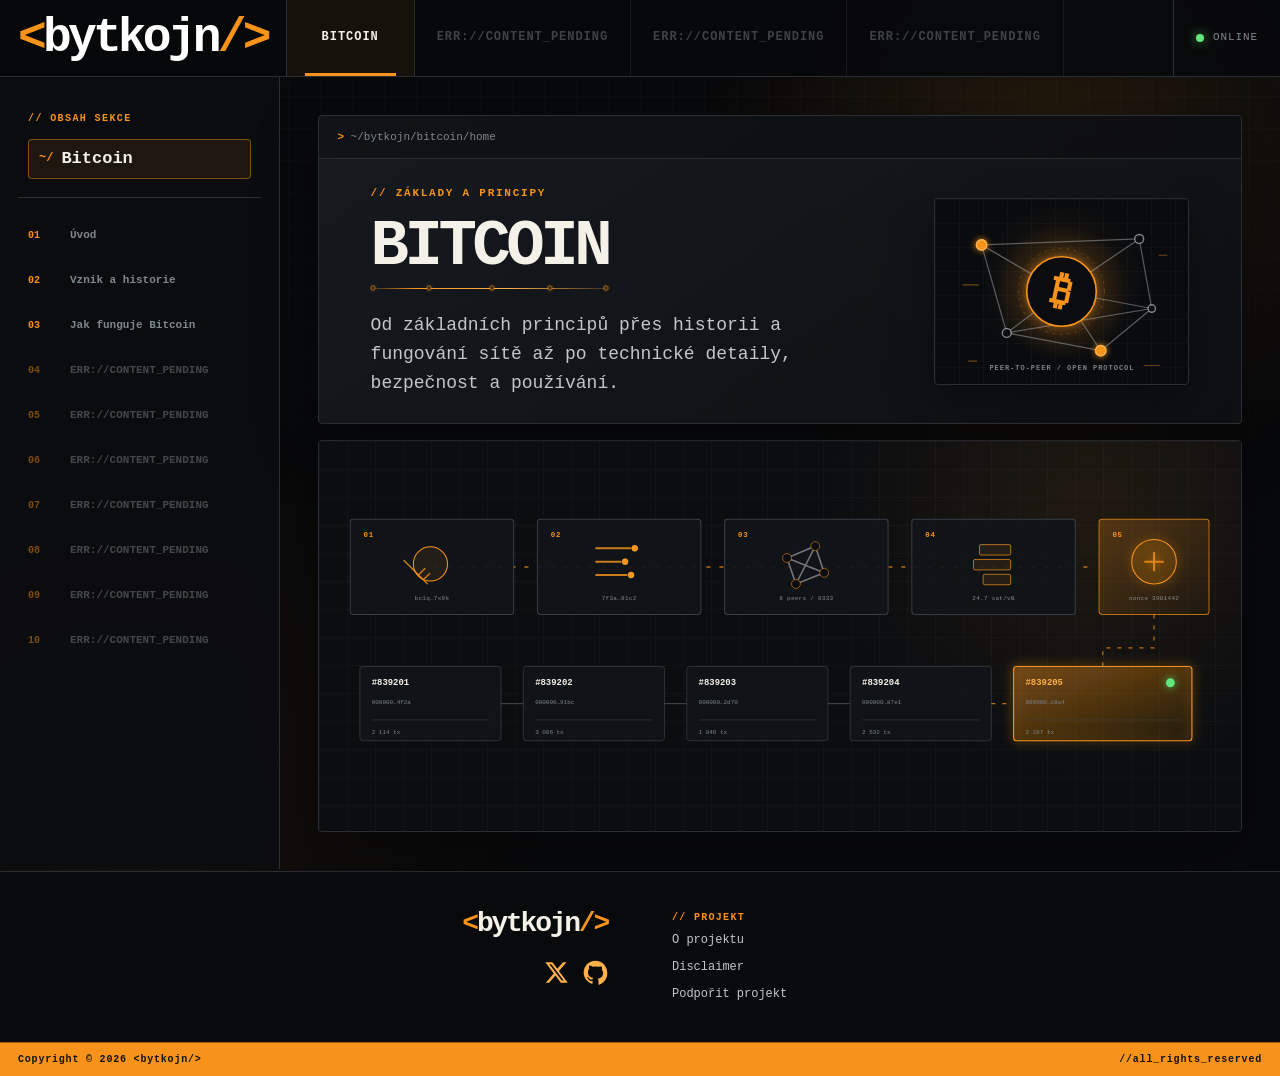
==== bitcoin/home.html @ 221aa819 "Add files via upload" ====
<!DOCTYPE html>
<html lang="cs">
  <head>
    <meta charset="utf-8">
    <meta name="viewport" content="width=device-width, initial-scale=1.0">
    <meta name="description" content="BYTKOJN – samostatná sekce věnovaná Bitcoinu.">
    <meta name="theme-color" content="#0a0b0d">
    <link rel="icon" href="../assets/media/favicon.svg" type="image/svg+xml">
    <link rel="stylesheet" href="../assets/css/styles.css?v=20260813-1">
    <title>Bitcoin // &lt;bytkojn/&gt;</title>
  </head>
  <body class="page-bitcoin page-bitcoin-overview">
    <div class="background-grid" aria-hidden="true"></div>
    <header class="topbar" id="siteHeader"></header>
    <div class="app-shell">
      <aside class="sidebar" id="sidebar" aria-label="Obsah sekce Bitcoin"></aside>
      <main class="content-area" id="mainContent">
        <section class="hero-panel">
          <div class="terminal-bar">
            <div class="terminal-path" id="terminalPath">
          ~/bytkojn/bitcoin/home
        </div>
          </div>
          <div class="hero-layout">
            <div class="hero-copy">
              <p class="hero-kicker" id="contentKicker">
            // ZÁKLADY A PRINCIPY
          </p>
              <h1 id="contentTitle" class="bitcoin-title-enhanced" aria-label="Bitcoin">
                <span class="bitcoin-title-word" data-title="BITCOIN" aria-hidden="true">BITCOIN</span>
                <span class="bitcoin-title-chain" aria-hidden="true">
                  <span class="bitcoin-title-chain-line"></span>
                  <span class="bitcoin-title-chain-node"></span>
                  <span class="bitcoin-title-chain-node"></span>
                  <span class="bitcoin-title-chain-node"></span>
                  <span class="bitcoin-title-chain-node"></span>
                  <span class="bitcoin-title-chain-node"></span>
                </span>
              </h1>
              <p class="hero-lead" id="contentLead">
            Od základních principů přes historii a fungování sítě
            až po technické detaily, bezpečnost a používání.
          </p>
            </div>
            <div class="bitcoin-hero-visual" role="img" aria-label="Stylizovaná bitcoinová síť tvořená propojenými uzly">
              <svg class="bitcoin-network-graphic" viewBox="0 0 320 250" aria-hidden="true">
                <defs>
                  <radialgradient id="bitcoinCoreGlow" cx="50%" cy="50%" r="50%">
                    <stop offset="0%" stop-color="#f7931a" stop-opacity="0.28"></stop>
                    <stop offset="100%" stop-color="#f7931a" stop-opacity="0"></stop>
                  </radialgradient>
                </defs>
                <circle class="network-glow" cx="160" cy="125" r="92"></circle>
                <g class="network-links">
                  <path d="M52 62 L160 125 L265 54"></path>
                  <path d="M52 62 L86 181 L160 125"></path>
                  <path d="M86 181 L213 205 L160 125"></path>
                  <path d="M213 205 L282 148 L160 125"></path>
                  <path d="M282 148 L265 54"></path>
                  <path d="M52 62 L265 54"></path>
                  <path d="M86 181 L282 148"></path>
                </g>
                <g class="network-nodes">
                  <circle cx="52" cy="62" r="7"></circle>
                  <circle cx="265" cy="54" r="6"></circle>
                  <circle cx="86" cy="181" r="6"></circle>
                  <circle cx="213" cy="205" r="7"></circle>
                  <circle cx="282" cy="148" r="5"></circle>
                  <circle class="network-node-active" cx="52" cy="62" r="7"></circle>
                  <circle class="network-node-active network-node-delay" cx="213" cy="205" r="7"></circle>
                </g>
                <g class="network-core">
                  <circle cx="160" cy="125" r="47"></circle>
                  <circle class="network-core-ring" cx="160" cy="125" r="58"></circle>
                  <text x="160" y="142" text-anchor="middle" transform="rotate(12 160 125)">₿</text>
                </g>
                <g class="network-marks">
                  <path d="M26 116 h22"></path>
                  <path d="M271 225 h22"></path>
                  <path d="M291 76 h12"></path>
                  <path d="M34 219 h12"></path>
                </g>
              </svg>
              <span class="bitcoin-hero-visual-label">peer-to-peer / open protocol</span>
            </div>
          </div>
        </section>
        <article class="article-panel is-overview">
          <section class="bitcoin-system-map" aria-label="Schéma fungování Bitcoinu od podepsání transakce po přidání nového bloku">
            <svg class="bitcoin-system-map-graphic" viewBox="0 0 1240 410" role="img" aria-labelledby="bitcoinMapTitle bitcoinMapDescription">
              <title id="bitcoinMapTitle">Zjednodušené schéma fungování Bitcoinu</title>
              <desc id="bitcoinMapDescription">
              Peněženka podepíše transakci, transakce se rozšíří mezi uzly,
              dostane se do mempoolu, těžař ji zařadí do bloku a uzly nový
              blok ověří a připojí k blockchainu.
            </desc>
              <defs>
                <filter id="mapOrangeGlow" x="-80%" y="-80%" width="260%" height="260%">
                  <fegaussianblur stdDeviation="7" result="blur"></fegaussianblur>
                  <femerge>
                    <femergenode in="blur"></femergenode>
                    <femergenode in="SourceGraphic"></femergenode>
                  </femerge>
                </filter>
                <lineargradient id="mapActiveBlock" x1="0" y1="0" x2="1" y2="1">
                  <stop offset="0%" stop-color="#f7931a" stop-opacity="0.24"></stop>
                  <stop offset="100%" stop-color="#f7931a" stop-opacity="0.04"></stop>
                </lineargradient>
              </defs>
              <path class="system-flow-line system-flow-line-active" d="M154 112 H318 H486 H650 H816 H1040"></path>
              <g class="system-stage" transform="translate(42 48)">
                <rect class="system-stage-panel" width="220" height="128" rx="4"></rect>
                <text class="system-stage-index" x="18" y="24">01</text>
                <g class="wallet-key" transform="translate(108 60)">
                  <circle cx="0" cy="0" r="17"></circle>
                  <path d="M13 11 L42 40 M31 29 L39 21 M37 35 L45 27"></path>
                </g>
                <text class="system-code system-code-center" x="110" y="108">bc1q…7x9k</text>
              </g>
              <g class="system-stage" transform="translate(294 48)">
                <rect class="system-stage-panel" width="220" height="128" rx="4"></rect>
                <text class="system-stage-index" x="18" y="24">02</text>
                <g class="transaction-lines" transform="translate(79 39)">
                  <path d="M0 0 H46"></path>
                  <path d="M0 18 H33"></path>
                  <path d="M0 36 H41"></path>
                  <circle cx="52" cy="0" r="3"></circle>
                  <circle cx="39" cy="18" r="3"></circle>
                  <circle cx="47" cy="36" r="3"></circle>
                </g>
                <text class="system-code system-code-center" x="110" y="108">7f3a…91c2</text>
              </g>
              <g class="system-stage" transform="translate(546 48)">
                <rect class="system-stage-panel" width="220" height="128" rx="4"></rect>
                <text class="system-stage-index" x="18" y="24">03</text>
                <g class="mini-network" transform="translate(84 52)">
                  <path d="M0 0 L38 -16 L50 20 L12 35 Z M0 0 L50 20 M38 -16 L12 35"></path>
                  <circle cx="0" cy="0" r="5"></circle>
                  <circle cx="38" cy="-16" r="5"></circle>
                  <circle cx="50" cy="20" r="5"></circle>
                  <circle cx="12" cy="35" r="5"></circle>
                </g>
                <text class="system-code system-code-center" x="110" y="108">8 peers / 8333</text>
              </g>
              <g class="system-stage" transform="translate(798 48)">
                <rect class="system-stage-panel" width="220" height="128" rx="4"></rect>
                <text class="system-stage-index" x="18" y="24">04</text>
                <g class="mempool-stack" transform="translate(91 34)">
                  <rect x="0" y="0" width="42" height="12" rx="2"></rect>
                  <rect x="-8" y="20" width="50" height="12" rx="2"></rect>
                  <rect x="5" y="40" width="37" height="12" rx="2"></rect>
                </g>
                <text class="system-code system-code-center" x="110" y="108">24.7 sat/vB</text>
              </g>
              <g class="system-stage system-stage-accent" transform="translate(1050 48)">
                <rect class="system-stage-panel" width="148" height="128" rx="4"></rect>
                <text class="system-stage-index" x="18" y="24">05</text>
                <g class="pow-symbol" transform="translate(74 57)">
                  <circle cx="0" cy="0" r="26"></circle>
                  <path d="M-12 0 H12 M0 -12 V12"></path>
                </g>
                <text class="system-code system-code-center" x="74" y="108">nonce 3981442</text>
              </g>
              <g class="blockchain-row" transform="translate(55 246)">
                <g class="chain-block" transform="translate(0 0)">
                  <rect width="190" height="100" rx="4"></rect>
                  <text class="chain-block-height" x="16" y="25">#839201</text>
                  <text class="chain-block-hash" x="16" y="51">000000…4f2a</text>
                  <path d="M16 72 H174"></path>
                  <text class="chain-block-meta" x="16" y="91">2 114 tx</text>
                </g>
                <path class="chain-connector" d="M190 50 H220"></path>
                <g class="chain-block" transform="translate(220 0)">
                  <rect width="190" height="100" rx="4"></rect>
                  <text class="chain-block-height" x="16" y="25">#839202</text>
                  <text class="chain-block-hash" x="16" y="51">000000…91bc</text>
                  <path d="M16 72 H174"></path>
                  <text class="chain-block-meta" x="16" y="91">3 006 tx</text>
                </g>
                <path class="chain-connector" d="M410 50 H440"></path>
                <g class="chain-block" transform="translate(440 0)">
                  <rect width="190" height="100" rx="4"></rect>
                  <text class="chain-block-height" x="16" y="25">#839203</text>
                  <text class="chain-block-hash" x="16" y="51">000000…2d70</text>
                  <path d="M16 72 H174"></path>
                  <text class="chain-block-meta" x="16" y="91">1 846 tx</text>
                </g>
                <path class="chain-connector" d="M630 50 H660"></path>
                <g class="chain-block" transform="translate(660 0)">
                  <rect width="190" height="100" rx="4"></rect>
                  <text class="chain-block-height" x="16" y="25">#839204</text>
                  <text class="chain-block-hash" x="16" y="51">000000…87e1</text>
                  <path d="M16 72 H174"></path>
                  <text class="chain-block-meta" x="16" y="91">2 532 tx</text>
                </g>
                <path class="chain-connector chain-connector-active" d="M850 50 H880"></path>
                <g class="chain-block chain-block-active" transform="translate(880 0)">
                  <rect width="240" height="100" rx="4"></rect>
                  <text class="chain-block-height" x="16" y="25">
                  #839205
                </text>
                  <text class="chain-block-hash" x="16" y="51">
                  000000…c8a4
                </text>
                  <path d="M16 72 H224"></path>
                  <text class="chain-block-meta" x="16" y="91">
                  2 287 tx
                </text>
                  <circle class="new-block-status" cx="211" cy="22" r="6"></circle>
                </g>
              </g>
              <path class="pow-to-block-line" d="M1124 176 V221 H1055 V246"></path>
            </svg>
          </section>
        </article>
      </main>
    </div>
    <footer class="site-footer" id="siteFooter"></footer>
    <noscript>
      <div class="noscript-message">Bez JavaScriptu zůstanou dostupné všechny stránky; vypnuté budou pouze drobné animace.</div>
    </noscript>
    <script src="../assets/js/app.js?v=20260813-1"></script>
  </body>
</html>
---- assets/css/styles.css ----
/* ========================================================================
   BYTKOJN – HLAVNÍ STYLY
   Tento soubor řídí celý vzhled webu: barvy, rozložení, tlačítka,
   navigaci, responzivitu i drobné animace.
   ======================================================================== */

/* ------------------------------------------------------------------------
   BAREVNÉ A ROZMĚROVÉ PROMĚNNÉ
   Hodnoty zde můžeš později měnit na jednom místě.
   ------------------------------------------------------------------------ */
:root {
  --bitcoin-orange: #f7931a;
  --bitcoin-orange-light: #ffb14a;
  --background: #08090b;
  --background-soft: #0d0f12;
  --panel: #111418;
  --panel-light: #171b20;
  --line: #2a2f35;
  --line-strong: #3a4149;
  --text: #f4f1e9;
  --text-body: #c8cac7;
  --text-soft: #c4c7ca;
  --muted: #7f878f;
  --success: #63e67b;
  --warning: #f4d35e;
  --topbar-height: 74px;
  --sidebar-width: 280px;
  --radius: 4px;
  --shadow: 0 20px 60px rgba(0, 0, 0, 0.38);

  /* Společné maximální šířky vycentrovaného obsahu. */
  --content-wide: 1320px;
  --content-article: 1180px;
  --content-prose: 920px;

  /*
    Programátorský font bez nutnosti stahovat externí soubor.
    Prohlížeč postupně zkouší fonty zleva. Na Windows obvykle použije
    Cascadia Code nebo Consolas, na macOS Menlo nebo Monaco.
  */
  --font-mono: "Cascadia Code", "Cascadia Mono", Consolas, Menlo, Monaco, "Liberation Mono", "Courier New", monospace;

}

/* ------------------------------------------------------------------------
   ZÁKLADNÍ RESET
   Sjednocuje chování prvků v různých prohlížečích.
   ------------------------------------------------------------------------ */
* {
  box-sizing: border-box;
}

html {
  min-height: 100%;
  scroll-behavior: smooth;
}

body {
  min-height: 100vh;
  margin: 0;
  overflow-x: hidden;
  color: var(--text);
  background: var(--background);
  font-family: var(--font-mono);
  line-height: 1.6;
}

button,
a {
  font: inherit;
}

button {
  color: inherit;
}

a {
  color: inherit;
  text-decoration: none;
}

strong {
  color: var(--text);
}

::selection {
  color: #111;
  background: var(--bitcoin-orange);
}

/* ------------------------------------------------------------------------
   POZADÍ
   Jemná mřížka dodává technický a "node terminal" vzhled.
   ------------------------------------------------------------------------ */
.background-grid {
  position: fixed;
  inset: 0;
  z-index: -2;
  pointer-events: none;
  background-image:
    linear-gradient(rgba(255, 255, 255, 0.025) 1px, transparent 1px),
    linear-gradient(90deg, rgba(255, 255, 255, 0.025) 1px, transparent 1px);
  background-size: 32px 32px;
  mask-image: linear-gradient(to bottom, black, transparent 85%);
}

body::before {
  content: "";
  position: fixed;
  inset: 0;
  z-index: -1;
  pointer-events: none;
  background:
    radial-gradient(circle at 82% 18%, rgba(247, 147, 26, 0.12), transparent 28%),
    radial-gradient(circle at 10% 90%, rgba(247, 147, 26, 0.06), transparent 30%);
}

/* ------------------------------------------------------------------------
   HORNÍ HORIZONTÁLNÍ PANEL
   position: sticky drží panel nahoře při rolování.
   ------------------------------------------------------------------------ */
.topbar {
  position: sticky;
  top: 0;
  z-index: 50;
  min-height: var(--topbar-height);
  display: grid;
  grid-template-columns: auto 1fr auto;
  align-items: stretch;
  border-bottom: 1px solid var(--line);
  background: rgba(8, 9, 11, 0.94);
  backdrop-filter: blur(16px);
}
.brand {
  display: flex;
  align-items: center;
  gap: 10px;
  min-width: var(--sidebar-width);
  padding: 14px 24px;
  border-right: 1px solid var(--line);
}


.top-navigation {
  min-width: 0;
  display: flex;
  align-items: stretch;
  overflow-x: auto;
  scrollbar-width: thin;
}

.top-tab {
  position: relative;

  min-width: 128px;
  padding: 0 22px;

  display: inline-flex;
  align-items: center;
  justify-content: center;

  border: 0;
  border-right: 1px solid var(--line);

  color: var(--muted);
  background: transparent;

  cursor: pointer;
  text-transform: uppercase;
  text-align: center;
  letter-spacing: 0.08em;

  font-size: 12px;
  font-weight: 700;

  transition:
    color 160ms ease,
    background 160ms ease;
}

.top-tab::after {
  content: "";
  position: absolute;
  left: 18px;
  right: 18px;
  bottom: 0;
  height: 3px;
  background: var(--bitcoin-orange);
  transform: scaleX(0);
  transform-origin: left;
  transition: transform 160ms ease;
}

.top-tab:hover,
.top-tab:focus-visible {
  color: var(--text);
  background: rgba(255, 255, 255, 0.025);
}

.top-tab.is-active {
  color: var(--text);
  background: rgba(247, 147, 26, 0.06);
}

.top-tab.is-active::after {
  transform: scaleX(1);
}

.node-status {
  display: flex;
  align-items: center;
  gap: 9px;
  padding: 0 22px;
  border-left: 1px solid var(--line);
  color: var(--muted);
  font-size: 11px;
  letter-spacing: 0.08em;
}

.status-dot {
  width: 8px;
  height: 8px;
  border-radius: 50%;
  background: var(--success);
  box-shadow: 0 0 12px rgba(99, 230, 123, 0.75);
}

/* ------------------------------------------------------------------------
   DVOUSLOUPCOVÉ ROZLOŽENÍ
   Levý sloupec má pevnou šířku, pravý využije zbytek obrazovky.
   ------------------------------------------------------------------------ */
.app-shell {
  min-height: calc(100vh - var(--topbar-height) - 34px);
  display: grid;
  grid-template-columns: var(--sidebar-width) minmax(0, 1fr);
}

/* ------------------------------------------------------------------------
   LEVÝ VERTIKÁLNÍ PANEL
   ------------------------------------------------------------------------ */
/* Základní obal levého panelu.
   Používá se jak pro úvodní grafiku, tak pro navigaci dalších sekcí. */
.sidebar {
  position: sticky;
  top: var(--topbar-height);
  align-self: start;

  min-height: calc(100vh - var(--topbar-height) - 34px);

  padding: 28px 18px;

  border-right: 1px solid var(--line);

  background: rgba(12, 14, 17, 0.92);
}


/* ------------------------------------------------------------------------
   BĚŽNÁ NAVIGACE LEVÉHO PANELU
   Zobrazuje se v Sekci 01, Sekci 02 a Sekci 03.
   ------------------------------------------------------------------------ */

.sidebar-heading {
  padding: 0 10px 18px;
  border-bottom: 1px solid var(--line);
}

.eyebrow {
  color: var(--bitcoin-orange);

  font-size: 10px;
  font-weight: 800;
  letter-spacing: 0.14em;
}

.sidebar-heading h2 {
  margin: 8px 0 0;

  font-size: 17px;
  line-height: 1.3;
}

.side-navigation {
  display: grid;
  gap: 7px;

  margin-top: 18px;
}

.side-link {
  width: 100%;

  display: grid;
  grid-template-columns: 34px 1fr;
  align-items: center;
  gap: 8px;

  padding: 12px 10px;

  border: 1px solid transparent;
  border-radius: var(--radius);

  color: var(--muted);
  background: transparent;

  text-align: left;
  cursor: pointer;

  transition:
    color 140ms ease,
    border-color 140ms ease,
    background 140ms ease,
    transform 140ms ease;
}

.side-link:hover,
.side-link:focus-visible {
  color: var(--text);

  border-color: var(--line);
  background: var(--panel);

  transform: translateX(3px);
}

.side-link.is-active {
  color: var(--text);

  border-color: rgba(247, 147, 26, 0.45);
  background: rgba(247, 147, 26, 0.08);
}

.side-link-number {
  color: var(--bitcoin-orange);
  font-size: 10px;
}

.side-link-text {
  font-size: 12px;
  font-weight: 700;
  letter-spacing: 0.03em;
}

.sidebar-note {
  margin-top: 28px;
  padding: 16px;

  border: 1px dashed var(--line-strong);

  color: var(--muted);
  background: rgba(255, 255, 255, 0.015);

  font-size: 11px;
}

.sidebar-note-label {
  color: var(--bitcoin-orange);
}

.sidebar-note p {
  margin: 8px 0 0;
}


/* ------------------------------------------------------------------------
   GRAFICKÝ PANEL ÚVODNÍ STRÁNKY
   Na úvodu nahrazuje běžnou navigaci.
   ------------------------------------------------------------------------ */

/* Ve výchozím stavu je grafika skrytá.
   Zobrazí se pouze tehdy, když JavaScript přidá třídu is-home. */
.sidebar-home-visual {
  display: none;
}


/* Na úvodní stránce odstraníme původní odsazení,
   aby grafika mohla využít celou plochu levého panelu. */
.sidebar.is-home {
  padding: 0;
  overflow: hidden;
}


/* Zobrazení grafiky na úvodní stránce. */
.sidebar.is-home .sidebar-home-visual {
  display: block;
}


/* Skrytí běžné navigace na úvodní stránce. */
.sidebar.is-home .sidebar-navigation-content {
  display: none;
}


/* SVG grafika využije celou dostupnou šířku a výšku panelu. */
.sidebar-circuit {
  width: 100%;
  height: calc(100vh - var(--topbar-height) - 34px);
  min-height: 620px;

  display: block;

  background:
    radial-gradient(
      circle at 48% 45%,
      rgba(247, 147, 26, 0.045),
      transparent 34%
    );
}


/* Základní šedé obvodové cesty. */
.circuit-trace {
  fill: none;

  stroke: rgba(127, 135, 143, 0.27);
  stroke-width: 1.3;
  stroke-linecap: square;
  stroke-linejoin: miter;

  vector-effect: non-scaling-stroke;
}


/* Slabší vedlejší cesta. */
.circuit-trace-faint {
  stroke: rgba(127, 135, 143, 0.13);
}


/* Oranžová aktivní cesta. */
.circuit-trace-active {
  stroke: rgba(247, 147, 26, 0.62);
  stroke-width: 1.4;

  stroke-dasharray: 3 7;

  animation: circuitSignal 12s linear infinite;
}


/* Běžné tlumené uzly. */
.circuit-node {
  fill: #0d0f12;

  stroke: rgba(127, 135, 143, 0.45);
  stroke-width: 1.4;

  vector-effect: non-scaling-stroke;
}


/* Zvýrazněné oranžové uzly. */
.circuit-node-active {
  fill: var(--bitcoin-orange);
  stroke: rgba(255, 177, 74, 0.9);

  animation: circuitPulse 3.4s ease-in-out infinite;
}


/* Druhý aktivní uzel bliká s časovým posunem. */
.circuit-node-delay {
  animation-delay: 1.7s;
}


/* Drobné technické značky. */
.circuit-marks {
  fill: rgba(127, 135, 143, 0.34);
}


/* Pomalý pohyb čárkovaného oranžového signálu. */
@keyframes circuitSignal {
  to {
    stroke-dashoffset: -100;
  }
}


/* Jemné rozsvěcení oranžových uzlů. */
@keyframes circuitPulse {
  0%,
  100% {
    opacity: 0.55;
  }

  50% {
    opacity: 1;
  }
}

/* ------------------------------------------------------------------------
   HLAVNÍ OBSAH
   ------------------------------------------------------------------------ */
.content-area {
  min-width: 0;
  padding: clamp(20px, 3vw, 44px);
}

/*
  Levá navigace zůstává u levého okraje. Hlavní obsah uvnitř pravé části
  je na širokých monitorech vycentrovaný a neroztahuje se bez omezení.
*/
.content-area > * {
  width: min(var(--content-wide), 100%);
  margin-left: auto;
  margin-right: auto;
}

/* Dlouhé články používají užší čtecí rámec než grafické rozcestníky. */
.page-bitcoin-article .content-area > .article-panel,
.simple-page .simple-page-wrap {
  width: min(var(--content-article), 100%);
}

.hero-panel,
.info-card,
.manifesto-panel,
.node-card {
  border: 1px solid var(--line);
  border-radius: var(--radius);
  background: linear-gradient(145deg, rgba(23, 27, 32, 0.94), rgba(14, 16, 19, 0.96));
  box-shadow: var(--shadow);
}

.hero-panel {
  position: relative;
  overflow: hidden;
}

/* ------------------------------------------------------------------------
   TERMINÁLOVÁ LIŠTA HLAVNÍHO PANELU
   Vlevo zobrazuje aktuální cestu.
   Vpravo je příkaz hledající výraz "truth" ve složce /out/there.
   ------------------------------------------------------------------------ */

.terminal-bar {
  min-height: 43px;
  display: flex;
  align-items: center;
  justify-content: space-between;
  gap: 24px;

  padding: 0 18px;
  border-bottom: 1px solid var(--line);

  color: var(--muted);
  background: rgba(0, 0, 0, 0.24);

  font-size: 11px;
}

/* Levá část terminálové lišty. */
.terminal-path {
  min-width: 0;
  overflow: hidden;
  white-space: nowrap;
  text-overflow: ellipsis;
}

/* Oranžová šipka před cestou. */
.terminal-path::before {
  content: "> ";
  color: var(--bitcoin-orange);
  font-weight: 800;
}

/* Pravá část terminálové lišty. */
.terminal-meta {
  display: flex;
  align-items: center;
  gap: 9px;

  flex: 0 0 auto;
  white-space: nowrap;

  font-size: 11px;
  font-weight: 700;
  letter-spacing: 0.01em;
}

/* Příkaz grep. */
.term-cmd {
  color: var(--bitcoin-orange);
}

/* Parametr příkazu -R. */
.term-flag {
  color: var(--muted);
  font-weight: 400;
}

/* Hledaný výraz. */
.term-query {
  color: var(--muted);
  font-weight: 400;
}

/* Cesta, ve které se hledá. */
.term-search-path {
  color: var(--muted);
}

.hero-layout {
  position: relative;
  z-index: 1;
  display: grid;

  /* Text vlevo, úzký terminál vpravo. */
  grid-template-columns: minmax(0, 1fr) 290px;

  gap: clamp(24px, 3vw, 48px);

  /* Oba sloupce začínají nahoře. */
  align-items: start;

  padding: clamp(34px, 6vw, 84px);
}

.hero-kicker {
  margin: 0 0 18px;
  color: var(--bitcoin-orange);
  font-size: 11px;
  font-weight: 800;
  letter-spacing: 0.16em;
}

/* ------------------------------------------------------------------------
   HLAVNÍ DYNAMICKÝ NADPIS
   Pevná část zní "Bitcoin bez" a poslední slovo mění JavaScript.
   ------------------------------------------------------------------------ */

.hero-copy {
  min-width: 0;
}

.hero-copy h1 {
  max-width: 820px;
  margin: 0;

  font-size: clamp(42px, 7vw, 96px);
  line-height: 0.98;
  letter-spacing: -0.07em;
  text-transform: uppercase;
}

/*
  Všechna rotující slova mají stále stejnou velikost.
  Nadpis je jen celkově nastavený tak, aby se vešel vedle kompaktního terminálu.
*/
.page-home .hero-copy h1 {
  max-width: 100%;
  font-size: clamp(40px, 4.25vw, 68px);
}


/* Slovo, které se bude měnit:
   pozlátka, mýtů, humbuku, zkratek... */
.rotating-word {
  display: inline-block;
  color: var(--bitcoin-orange);

  transition:
    opacity 220ms ease,
    transform 220ms ease;
}

/* Celý měnící se výraz je vždy na samostatném druhém řádku. */
.rotating-line {
  display: block;

  /* Slovo a kurzor se od sebe neoddělí. */
  white-space: nowrap;
}

/* JavaScript tuto třídu krátce přidá před výměnou slova. */
.rotating-word.is-changing {
  opacity: 0;
  transform: translateY(-0.15em);
}

/* Blikající podtržítko je součástí měnícího se slova.
   Při výměně proto zmizí a pohne se společně s ním. */
.rotating-word::after {
  content: "_";
  display: inline-block;
  margin-left: 0;

  color: var(--bitcoin-orange);
  animation: terminal-cursor-blink 1s step-end infinite;
}

.hero-lead {
  max-width: 760px;
  margin: 26px 0 0;
  color: var(--text-soft);
  font-size: clamp(14px, 1.5vw, 18px);
}

.hero-actions {
  display: flex;
  flex-wrap: wrap;
  gap: 12px;
  margin-top: 32px;
}

.primary-button,
.secondary-button {
  min-height: 46px;
  display: inline-flex;
  align-items: center;
  justify-content: center;
  padding: 0 18px;
  border: 1px solid var(--bitcoin-orange);
  border-radius: var(--radius);
  cursor: pointer;
  font-size: 11px;
  font-weight: 900;
  letter-spacing: 0.08em;
  transition: transform 140ms ease, box-shadow 140ms ease, background 140ms ease, color 140ms ease;
}

.primary-button {
  color: #111;
  background: var(--bitcoin-orange);
}

.secondary-button {
  color: var(--bitcoin-orange-light);
  background: transparent;
}

.primary-button:hover,
.secondary-button:hover,
.primary-button:focus-visible,
.secondary-button:focus-visible {
  transform: translateY(-2px);
  box-shadow: 0 10px 24px rgba(247, 147, 26, 0.18);
}

.secondary-button:hover,
.secondary-button:focus-visible {
  color: #111;
  background: var(--bitcoin-orange);
}

/* ------------------------------------------------------------------------
   TERMINÁLOVÁ KARTA
   ------------------------------------------------------------------------ */
.node-card {
  width: 290px;
  min-width: 0;

  justify-self: end;
  align-self: start;

  /* Žádný posun směrem dolů. */
  margin-top: 0;

  overflow: hidden;
  transform: rotate(0.6deg);
}

.node-card-header {
  display: flex;
  justify-content: space-between;
  gap: 20px;
  padding: 11px 14px;
  border-bottom: 1px solid var(--line);
  color: var(--muted);
  background: #0a0b0d;
  font-size: 10px;
}

.window-dots {
  color: var(--bitcoin-orange);
  letter-spacing: 4px;
}

.node-screen {
  height: 335px;
  padding: 24px 18px;
  overflow: hidden;

  color: var(--text-soft);

  background:
    linear-gradient(rgba(247, 147, 26, 0.035) 1px, transparent 1px),
    #0a0c0f;

  background-size: 100% 26px;
  font-size: 11px;
  line-height: 1.7;
}

.node-screen p {
  margin: 0 0 20px;
}

/* Zkrácený hash genesis bloku v terminálu. */
.hash-output {
  color: var(--bitcoin-orange-light);
  font-size: 10px;
  letter-spacing: 0.03em;
}

.prompt,
.log-warn {
  color: var(--bitcoin-orange);
}

.log-ok {
  color: var(--success);
}

.cursor-line {
  display: flex;
  align-items: center;
  gap: 7px;
}

.cursor {
  width: 9px;
  height: 16px;
  display: inline-block;
  background: var(--bitcoin-orange);

  /* Pouze dva stavy: viditelný / neviditelný. */
  animation: cursor-blink 0.9s step-end infinite;
}

@keyframes cursor-blink {
  0%,
  49% {
    opacity: 1;
  }

  50%,
  100% {
    opacity: 0;
  }
}

/* ------------------------------------------------------------------------
   INFORMAČNÍ KARTY
   ------------------------------------------------------------------------ */
.card-grid {
  display: grid;
  grid-template-columns: repeat(3, minmax(0, 1fr));
  gap: 16px;
  margin-top: 16px;
  margin-left: auto;
  margin-right: auto;
}

.info-card {
  position: relative;
  min-height: 230px;
  display: block;
  padding: 24px;
  overflow: hidden;

  /* Odkaz nebude mít vlastní barvu ani podtržení. */
  color: inherit;
  text-decoration: none;

  transition:
    transform 160ms ease,
    border-color 160ms ease,
    box-shadow 160ms ease,
    background 160ms ease;
}

/* Klikací karta. */
.info-card[href] {
  cursor: pointer;
}

/* Reakce při najetí myší. */
.info-card[href]:hover {
  transform: translateY(-4px);
  border-color: rgba(247, 147, 26, 0.7);

  background:
    linear-gradient(
      145deg,
      rgba(247, 147, 26, 0.08),
      rgba(14, 16, 19, 0.96)
    );

  box-shadow:
    0 26px 64px rgba(0, 0, 0, 0.5),
    0 0 24px rgba(247, 147, 26, 0.08);
}

/* Ovládání pomocí klávesnice. */
.info-card[href]:focus-visible {
  outline: 2px solid var(--bitcoin-orange);
  outline-offset: 3px;
}

/* Karta bez zadané adresy nebude působit klikacím dojmem. */
.info-card:not([href]) {
  cursor: default;
}


.card-index {
  position: absolute;
  top: 12px;
  right: 16px;
  color: rgba(255, 255, 255, 0.08);
  font-size: 54px;
  font-weight: 900;
  line-height: 1;
}

.card-label {
  margin: 0 0 38px;
  color: var(--bitcoin-orange);
  font-size: 10px;
  font-weight: 900;
  letter-spacing: 0.15em;
}

.info-card h2 {
  position: relative;
  margin: 0;
  font-size: 20px;
  line-height: 1.35;
}

.info-card p:last-child {
  position: relative;
  margin: 16px 0 0;
  color: var(--muted);
  font-size: 12px;
}

/* ------------------------------------------------------------------------
   SPODNÍ STAVOVÝ PANEL
   ------------------------------------------------------------------------ */
/* ------------------------------------------------------------------------
   HLAVNÍ PATIČKA WEBU
   ------------------------------------------------------------------------ */
.site-footer {
  border-top: 1px solid var(--line);
  background: #090a0c;
}

.footer-main {
  width: 100%;

  display: grid;

  /* Dva stejně široké kompaktní sloupce. */
  grid-template-columns: 220px 220px;

  /* Pevná, relativně malá mezera kolem středu obrazovky. */
  column-gap: 64px;

  /* Celá dvojice je přesně uprostřed obrazovky. */
  justify-content: center;
  align-items: start;

  /* Výšla footeru */
  padding:
    clamp(26px, 3vw, 38px)
    24px;
}

/* Logo a sociální odkazy. */
.footer-identity {
  display: flex;
  flex-direction: column;
  align-items: flex-end;
  gap: 22px;
}


/* Stejný vzhled jako hlavní logo, ale bez rozměrů horního panelu. */
.footer-brand {
  display: inline-flex;
  align-items: center;

  font-family: var(--font-mono);
  font-size: 1.75rem;
  font-weight: 700;
  line-height: 1;
  letter-spacing: -0.08em;

  white-space: nowrap;
}

.footer-brand-name {
  color: var(--text);
}

.footer-brand:hover .footer-brand-name {
  color: var(--bitcoin-orange);
}

.footer-brand:hover .brand-bracket,
.footer-brand:hover .brand-slash {
  color: var(--text);
}


/* Ikony X a GitHub. */
.footer-socials {
  display: flex;
  align-items: center;
  gap: 14px;
}

.footer-social-link {
  width: 25px;
  height: 25px;
  display: inline-flex;
  align-items: center;
  justify-content: center;

  color: var(--bitcoin-orange-light);

  transition:
    color 150ms ease,
    transform 150ms ease,
    filter 150ms ease;
}

.footer-social-link svg {
  width: 100%;
  height: 100%;
  fill: currentColor;
}

.footer-social-link:hover,
.footer-social-link:focus-visible {
  color: var(--bitcoin-orange);
  transform: translateY(-2px);
  filter: drop-shadow(0 0 7px rgba(247, 147, 26, 0.35));
}


/* Odkazy projektu. */
.footer-project {
  min-width: 0;
  display: flex;
  flex-direction: column;
  align-items: flex-start;

  /*
    Celý pravý blok posuneme trochu níž, aby byl nadpis // PROJEKT
    přibližně v ose s logem <bytkojn/>.
  */
  gap: 0;
}

.footer-heading {
  /*
    Odkazy držíme blíž k nadpisu // PROJEKT.
  */
  margin: 0 0 5px;

  color: var(--bitcoin-orange);

  font-size: 10px;
  font-weight: 900;
  letter-spacing: 0.13em;
}

.footer-project a {
  color: var(--text-soft);
  font-size: 12px;

  transition:
    color 150ms ease,
    transform 150ms ease;
}

/* Mezera až mezi jednotlivými odkazy, ne mezi nadpisem a prvním odkazem. */
.footer-project a + a {
  margin-top: 8px;
}

/* Na mobilu už není potřeba pravý blok vertikálně posouvat. */
@media (max-width: 760px) {
  .footer-project {
    padding-top: 0;
  }
}

.footer-project a:hover,
.footer-project a:focus-visible {
  color: var(--bitcoin-orange);
  transform: translateX(3px);
}

/* ------------------------------------------------------------------------
   SPODNÍ ORANŽOVÁ STAVOVÁ LIŠTA
   ------------------------------------------------------------------------ */
.statusbar {
  min-height: 34px;

  display: flex;
  align-items: center;
  justify-content: space-between;
  gap: 20px;

  padding: 0 18px;
  border-top: 1px solid rgba(0, 0, 0, 0.35);

  color: #111;
  background: var(--bitcoin-orange);

  font-size: 10px;
  font-weight: 900;
  line-height: 1;
  letter-spacing: 0.08em;
}

.footer-signature {
  white-space: nowrap;
}

.back-to-top {
  --back-to-top-offset: 22px;

  position: fixed;
  right: 22px;
  bottom: var(--back-to-top-offset);
  z-index: 80;

  width: 42px;
  height: 42px;
  display: grid;
  place-items: center;

  padding: 0;
  border: 1px solid rgba(247, 147, 26, 0.52);
  border-radius: 3px;

  color: var(--bitcoin-orange-light);
  background: rgba(8, 10, 13, 0.92);
  box-shadow:
    0 10px 28px rgba(0, 0, 0, 0.34),
    0 0 0 1px rgba(255, 255, 255, 0.015);

  font-family: var(--font-mono);
  font-size: 20px;
  font-weight: 800;
  line-height: 1;

  cursor: pointer;
  user-select: none;

  opacity: 0;
  visibility: hidden;
  pointer-events: none;
  transform: translateY(8px);

  backdrop-filter: blur(12px);

  transition:
    opacity 160ms ease,
    visibility 160ms ease,
    transform 160ms ease,
    color 140ms ease,
    background 140ms ease,
    border-color 140ms ease,
    box-shadow 140ms ease,
    bottom 160ms ease;
}

.back-to-top.is-visible {
  opacity: 1;
  visibility: visible;
  pointer-events: auto;
  transform: translateY(0);
}

.back-to-top:hover,
.back-to-top:focus-visible {
  color: #111;
  border-color: var(--bitcoin-orange);
  background: var(--bitcoin-orange);
  box-shadow:
    0 12px 30px rgba(0, 0, 0, 0.42),
    0 0 18px rgba(247, 147, 26, 0.16);
  outline: none;
}

.back-to-top:active {
  transform: translateY(1px);
}


/* ------------------------------------------------------------------------
   ANIMACE
   ------------------------------------------------------------------------ */
@keyframes blink {
  50% {
    opacity: 0;
  }
}

/* Kurzoru nastaví pouze dva stavy:
   buď je plně viditelný, nebo úplně neviditelný. */
@keyframes terminal-cursor-blink {
  0%,
  49% {
    opacity: 1;
  }

  50%,
  100% {
    opacity: 0;
  }
}

/* ------------------------------------------------------------------------
   RESPONZIVITA PRO TABLETY
   ------------------------------------------------------------------------ */
@media (max-width: 1050px) {
  :root {
    --sidebar-width: 230px;
  }

  .node-status {
    display: none;
  }

  .topbar {
    grid-template-columns: auto 1fr;
  }

  .node-card {
    max-width: 620px;
    transform: none;
  }

  .card-grid {
    grid-template-columns: 1fr;
  }

  .info-card {
    min-height: 190px;
  }
}

/* Na užších obrazovkách se terminál přesune pod hlavní text. */
@media (max-width: 850px) {
  .hero-layout {
    grid-template-columns: 1fr;
  }

  .node-card {
    width: min(420px, 100%);
    max-width: none;
    justify-self: end;
    transform: none;
  }
}


/* ========================================================================
   KOMPAKTNÍ TERMINÁL NA ÚVODNÍ STRÁNCE
   Nadpis má stále jednotnou velikost. Místo jeho průběžného zmenšování
   zabírá terminál méně místa a je přitažený blíž k pravému okraji panelu.
   ======================================================================== */
.page-home .hero-layout {
  grid-template-columns: minmax(0, 1fr) 232px;
  gap: clamp(14px, 1.7vw, 26px);
  padding:
    clamp(34px, 4vw, 56px)
    clamp(18px, 1.8vw, 28px)
    clamp(34px, 4vw, 56px)
    clamp(34px, 4vw, 56px);
}

.page-home .node-card {
  width: 232px;
  justify-self: end;
  margin-top: 0;
  transform: none;
}

.page-home .node-card-header {
  padding: 9px 11px;
  gap: 10px;
  font-size: 9px;
}

.page-home .window-dots {
  letter-spacing: 2px;
}

.page-home .node-screen {
  height: 260px;
  padding: 18px 14px;
  background-size: 100% 24px;
  font-size: 10px;
  line-height: 1.65;
}

.page-home .node-screen p {
  margin-bottom: 15px;
}

.page-home .hash-output {
  font-size: 9px;
}

/*
  Terminál zůstává vpravo, dokud má nadpis rozumný prostor.
  Pod text se přesune až na užších noteboocích a při větším přiblížení.
*/
@media (max-width: 1480px) {
  .page-home .hero-layout {
    grid-template-columns: 1fr;
  }

  .page-home .node-card {
    width: min(360px, 100%);
    justify-self: end;
    margin-top: 8px;
  }

  .page-home .node-screen {
    height: 230px;
  }
}

/* ------------------------------------------------------------------------
   RESPONZIVITA PRO MOBILY
   Na malém displeji se levý panel přesune nad hlavní obsah.
   ------------------------------------------------------------------------ */
@media (max-width: 760px) {
  :root {
    --topbar-height: auto;
  }

  .topbar {
    position: relative;
    display: block;
  }
.brand {
    min-width: 0;
    border-right: 0;
    border-bottom: 1px solid var(--line);
  }

  .top-navigation {
    min-height: 58px;
  }

  .top-tab {
    min-width: 118px;
  }

  .app-shell {
    display: block;
  }

  .sidebar {
    position: relative;
    top: auto;
    min-height: auto;
    border-right: 0;
    border-bottom: 1px solid var(--line);
  }

  .side-navigation {
    grid-template-columns: repeat(2, minmax(0, 1fr));
  }

  .hero-layout {
    padding: 28px 22px 34px;
  }

  .page-bitcoin .hero-kicker {
  margin-bottom: 12px;
}

  .hero-copy h1 {
    font-size: clamp(38px, 15vw, 62px);
  }

  .manifesto-panel {
    grid-template-columns: 1fr;
    gap: 20px;
  }

  .footer-main {
    width: min(100% - 40px, 480px);
    max-width: none;
    margin-inline: auto;

    grid-template-columns: 1fr;
    row-gap: 36px;

    padding-block: 26px;
  }

  .statusbar {
    flex-direction: row;
    align-items: center;
    justify-content: space-between;
    flex-wrap: wrap;

    gap: 6px 18px;
    padding: 8px 14px;

    font-size: 9px;
  }

  .back-to-top {
    --back-to-top-offset: 14px;

    right: 14px;
    width: 40px;
    height: 40px;
    font-size: 19px;
  }

  /* Dekorativní levý panel na telefonu vůbec nezobrazujeme. */
  .sidebar.is-home {
    display: none;
  }
}

@media (max-width: 460px) {
  .content-area {
    padding: 14px;
  }

  .side-navigation {
    grid-template-columns: 1fr;
  }

  .hero-actions {
    display: grid;
  }

  .primary-button,
  .secondary-button {
    width: 100%;
  }
}

/* ------------------------------------------------------------------------
   OMEZENÍ ANIMACÍ PRO UŽIVATELE, KTEŘÍ JE NECHTĚJÍ
   ------------------------------------------------------------------------ */
@media (prefers-reduced-motion: reduce) {
  *,
  *::before,
  *::after {
    scroll-behavior: auto !important;
    animation-duration: 0.001ms !important;
    animation-iteration-count: 1 !important;
    transition-duration: 0.001ms !important;
  }
}

/* ------------------------------------------------------------------------
   LOGO <bytkojn/>
   ------------------------------------------------------------------------ */
.brand {
  /* Logo zůstává součástí levé části horního panelu. */
  display: flex;
  align-items: center;

  /* U textového loga nechceme mezery mezi jednotlivými span prvky. */
  gap: 0;

  /* Menší boční odsazení nechá logu více prostoru. */
  padding: 14px 18px;

  /* Programátorské písmo používané na celém webu. */
  font-family: var(--font-mono);

  font-size: 3rem;
  font-weight: 700;
  line-height: 1;

  /* Lehce přitáhne jednotlivé znaky k sobě. */
  letter-spacing: -0.08em;

  /* Zabrání zalomení loga na dva řádky. */
  white-space: nowrap;

  /* Logo je odkaz, ale nebude podtržené. */
  text-decoration: none;
  
}

/* Samotný název bytkojn. */
.brand-name {
  color: #ffffff;
}

/* Znaky < a >. */
.brand-bracket {
  color: var(--bitcoin-orange);
}

/* Oranžové lomítko. */
.brand-slash {
  color: var(--bitcoin-orange);
}

/* Plynulá změna barev při najetí myší. */
.brand-name,
.brand-bracket,
.brand-slash {
  transition:
    color 160ms ease,
    text-shadow 160ms ease;
}

/* Po najetí se barvy prohodí. */
.brand:hover .brand-name {
  color: var(--bitcoin-orange);
  text-shadow: 0 0 12px rgba(247, 147, 26, 0.35);
}

.brand:hover .brand-bracket,
.brand:hover .brand-slash {
  color: #ffffff;
}

/* Menší logo na telefonu. */
@media (max-width: 700px) {
.brand {
    font-size: 1.35rem;
  }
}

/* ========================================================================
   STRÁNKA BITCOIN — JEDNODUCHÁ NAVIGACE A ODBORNÉ ČLÁNKY
   Položky navigace odkazují na samostatné HTML stránky.
   ======================================================================== */

.page-bitcoin .sidebar {
  max-height: calc(100vh - var(--topbar-height));
  overflow-y: auto;
  scrollbar-width: thin;
  scrollbar-color: var(--line-strong) transparent;
}

/* ------------------------------------------------------------------------
   KOMPAKTNÍ HERO PANEL ÚVODU SEKCE BITCOIN
   Zachovává původní nízkou výšku: menší svislé odsazení, kompaktní nadpis
   a grafika zarovnaná doprostřed panelu.
   ------------------------------------------------------------------------ */
.page-bitcoin-overview .hero-layout {
  align-items: center;
  gap: clamp(24px, 3vw, 40px);
  padding: 26px clamp(30px, 4vw, 52px);
}

.page-bitcoin-overview .hero-kicker {
  margin-bottom: 12px;
}

.page-bitcoin-overview .hero-copy h1 {
  font-size: clamp(36px, 5vw, 66px);
  line-height: 1;
}

.page-bitcoin-overview .hero-lead {
  margin-top: 14px;
}

/* ------------------------------------------------------------------------
   JEDNOÚROVŇOVÁ NAVIGACE SEKCE BITCOIN
   ------------------------------------------------------------------------ */
.bitcoin-section-nav {
  display: grid;
  gap: 5px;
  margin-top: 18px;
}

.bitcoin-nav-link {
  width: 100%;
  min-width: 0;
  display: grid;
  grid-template-columns: 34px minmax(0, 1fr);
  align-items: center;
  gap: 8px;
  padding: 11px 9px;
  border: 1px solid transparent;
  border-radius: var(--radius);
  color: var(--muted);
  background: transparent;
  text-align: left;
  transition:
    color 140ms ease,
    border-color 140ms ease,
    background 140ms ease,
    transform 140ms ease;
}

.bitcoin-nav-link[href] {
  cursor: pointer;
}

.bitcoin-nav-link[href]:hover,
.bitcoin-nav-link[href]:focus-visible {
  color: var(--text);
  border-color: var(--line);
  background: var(--panel);
  transform: translateX(3px);
}

.bitcoin-nav-link.is-active {
  color: var(--text);
  border-color: rgba(247, 147, 26, 0.45);
  background: rgba(247, 147, 26, 0.08);
  box-shadow: inset 3px 0 0 var(--bitcoin-orange);
}

.bitcoin-nav-link.is-disabled {
  opacity: 0.48;
  cursor: default;
  user-select: none;
}

.bitcoin-nav-number {
  color: var(--bitcoin-orange);
  font-size: 10px;
  font-weight: 900;
}

.bitcoin-nav-title {
  min-width: 0;
  font-size: 11px;
  font-weight: 800;
  line-height: 1.35;
}

/* ------------------------------------------------------------------------
   JEDEN VELKÝ OBSAHOVÝ BLOK
   ------------------------------------------------------------------------ */
.article-panel {
  margin-top: 16px;
  padding: clamp(28px, 4vw, 58px);
  border: 1px solid var(--line);
  border-radius: var(--radius);
  background:
    linear-gradient(145deg, rgba(23, 27, 32, 0.94), rgba(14, 16, 19, 0.97));
  box-shadow: var(--shadow);
}

.article-page-panel {
  width: min(var(--content-article), 100%);
  margin-top: 0;
  margin-left: auto;
  margin-right: auto;
}

.article-panel > * {
  margin-top: 0;
}

.article-panel > * + * {
  margin-top: clamp(30px, 5vw, 64px);
}

.article-header {
  max-width: 980px;
  margin: 0 0 clamp(32px, 5vw, 56px);
  padding: 0 0 clamp(24px, 3vw, 36px);
  border-bottom: 1px solid var(--line);
}

.article-header-kicker {
  margin: 0 0 12px;
  color: var(--bitcoin-orange);
  font-size: 10px;
  font-weight: 900;
  letter-spacing: 0.14em;
  text-transform: uppercase;
}

.article-header h1 {
  margin: 0;
  color: var(--text);
  font-size: clamp(34px, 4.8vw, 64px);
  line-height: 1.05;
  letter-spacing: -0.055em;
  text-transform: uppercase;
}

.article-header-lead {
  max-width: 850px;
  margin: 18px 0 0;
  color: var(--text-soft);
  font-size: clamp(14px, 1.35vw, 18px);
  line-height: 1.7;
}

.article-section {
  max-width: 900px;
}

.article-section h2,
.article-media-copy h2 {
  margin: 0 0 18px;
  color: var(--text);
  font-size: clamp(22px, 2.4vw, 34px);
  line-height: 1.25;
}

.article-section h3,
.article-media-copy h3 {
  margin: 28px 0 12px;
  color: var(--bitcoin-orange-light);
  font-size: 16px;
}

.article-section p,
.article-media-copy p,
.article-callout p,
.article-note p {
  margin: 0;
  color: var(--text-soft);
  font-size: clamp(14px, 1.25vw, 17px);
  line-height: 1.85;
}

.article-section p + p,
.article-media-copy p + p {
  margin-top: 18px;
}

.article-intro {
  color: var(--text) !important;
  font-size: clamp(17px, 1.7vw, 22px) !important;
  line-height: 1.7 !important;
}

.article-callout {
  max-width: 940px;
  padding: 24px 26px;
  border: 1px solid rgba(247, 147, 26, 0.42);
  border-left: 4px solid var(--bitcoin-orange);
  background: rgba(247, 147, 26, 0.055);
}

.article-callout-label,
.article-visual-label,
.article-note-label {
  display: block;
  margin-bottom: 10px;
  color: var(--bitcoin-orange);
  font-size: 10px;
  font-weight: 900;
  letter-spacing: 0.14em;
}

.article-callout h2 {
  margin: 0 0 12px;
  font-size: 21px;
}

.article-media-row {
  display: grid;
  grid-template-columns: minmax(0, 1.2fr) minmax(260px, 0.8fr);
  align-items: center;
  gap: clamp(28px, 5vw, 72px);
  padding-block: clamp(18px, 2vw, 30px);
}

.article-media-row.is-media-left {
  grid-template-columns: minmax(260px, 0.8fr) minmax(0, 1.2fr);
}

.article-media-row.is-media-left .article-media-copy {
  order: 2;
}

.article-media-row.is-media-left .article-visual {
  order: 1;
}

.article-visual {
  min-height: 260px;
  display: grid;
  place-items: center;
  margin: 0;
  padding: 24px;
  border: 1px dashed var(--line-strong);
  background:
    linear-gradient(rgba(247, 147, 26, 0.035) 1px, transparent 1px),
    linear-gradient(90deg, rgba(247, 147, 26, 0.035) 1px, transparent 1px),
    #0a0c0f;
  background-size: 24px 24px;
}

.article-visual-placeholder {
  color: var(--muted);
  text-align: center;
  font-size: 11px;
}

.article-visual-placeholder strong {
  display: block;
  margin-bottom: 8px;
  color: var(--bitcoin-orange-light);
  font-size: 14px;
}

.article-note {
  max-width: 900px;
  padding: 20px 22px;
  border: 1px dashed var(--line-strong);
  background: rgba(255, 255, 255, 0.018);
}

.article-list {
  margin: 18px 0 0;
  padding-left: 20px;
  color: var(--text-soft);
}

.article-list li + li {
  margin-top: 10px;
}

@media (max-width: 900px) {
  .article-media-row,
  .article-media-row.is-media-left {
    grid-template-columns: 1fr;
  }

  .article-media-row.is-media-left .article-media-copy,
  .article-media-row.is-media-left .article-visual {
    order: initial;
  }
}

@media (max-width: 760px) {
  .page-bitcoin .sidebar {
    max-height: none;
    overflow-y: visible;
  }

  .article-panel {
    padding: 26px 22px;
  }

  .article-header {
    margin-bottom: 30px;
    padding-bottom: 22px;
  }

  .article-header h1 {
    font-size: clamp(30px, 11vw, 48px);
  }
}

/* ========================================================================
   ÚVOD CELÉ SEKCE BITCOIN
   ======================================================================== */
.sidebar-overview-link {
  width: 100%;
  min-width: 0;
  display: flex;
  align-items: center;
  gap: 8px;
  margin: 8px 0 0;
  padding: 8px 10px;
  border: 1px solid transparent;
  border-radius: var(--radius);
  color: var(--text);
  background: transparent;
  text-align: left;
  cursor: pointer;
  font-size: 17px;
  font-weight: 800;
  line-height: 1.3;
  transition:
    color 150ms ease,
    border-color 150ms ease,
    background 150ms ease,
    transform 150ms ease;
}

.sidebar-overview-prefix {
  color: var(--bitcoin-orange);
  font-size: 12px;
  font-weight: 900;
}

.sidebar-overview-link:hover,
.sidebar-overview-link:focus-visible {
  color: var(--bitcoin-orange-light);
  border-color: var(--line);
  background: var(--panel);
  transform: translateX(3px);
}

.sidebar-overview-link.is-active {
  color: var(--text);
  border-color: rgba(247, 147, 26, 0.45);
  background: rgba(247, 147, 26, 0.08);
}

/* ========================================================================
   MALÁ GRAFIKA BITCOINOVÉ SÍTĚ V HERO PANELU
   ======================================================================== */
.bitcoin-hero-visual {
  position: relative;
  width: 255px;
  min-height: 185px;
  display: grid;
  place-items: center;
  justify-self: end;
  align-self: center;
  overflow: hidden;
  border: 1px solid var(--line);
  border-radius: var(--radius);
  background:
    linear-gradient(rgba(255, 255, 255, 0.025) 1px, transparent 1px),
    linear-gradient(90deg, rgba(255, 255, 255, 0.025) 1px, transparent 1px),
    radial-gradient(circle at 50% 44%, rgba(247, 147, 26, 0.11), transparent 50%),
    #0a0c0f;
  background-size: 24px 24px, 24px 24px, auto, auto;
  box-shadow:
    0 18px 45px rgba(0, 0, 0, 0.34),
    inset 0 0 50px rgba(0, 0, 0, 0.22);
}

.bitcoin-network-graphic {
  width: 100%;
  height: 185px;
  display: block;
}

.network-glow {
  fill: url("#bitcoinCoreGlow");
}

.network-links path {
  fill: none;
  stroke: rgba(196, 199, 202, 0.42);
  stroke-width: 1.2;
  vector-effect: non-scaling-stroke;
}

.network-nodes circle {
  fill: #0a0c0f;
  stroke: rgba(196, 199, 202, 0.65);
  stroke-width: 1.4;
  vector-effect: non-scaling-stroke;
}

.network-nodes .network-node-active {
  fill: var(--bitcoin-orange);
  stroke: var(--bitcoin-orange-light);
  filter: drop-shadow(0 0 5px rgba(247, 147, 26, 0.9));
  animation: bitcoinNetworkNodePulse 3s ease-in-out infinite;
}

.network-nodes .network-node-delay {
  animation-delay: 1.5s;
}

.network-core > circle:first-child {
  fill: #0a0c0f;
  stroke: var(--bitcoin-orange);
  stroke-width: 2.2;
  filter: drop-shadow(0 0 7px rgba(247, 147, 26, 0.5));
}

.network-core-ring {
  fill: none !important;
  stroke: rgba(247, 147, 26, 0.42);
  stroke-width: 1;
  stroke-dasharray: 3 7;
  transform-origin: 160px 125px;
  animation: bitcoinNetworkRing 18s linear infinite;
}

.network-core text {
  fill: var(--bitcoin-orange);
  font-family: Arial, Helvetica, sans-serif;
  font-size: 54px;
  font-weight: 900;
}

.network-marks path {
  fill: none;
  stroke: rgba(247, 147, 26, 0.42);
  stroke-width: 1.2;
  vector-effect: non-scaling-stroke;
}

.bitcoin-hero-visual-label {
  position: absolute;
  left: 0;
  right: 0;
  bottom: 10px;
  color: rgba(196, 199, 202, 0.62);
  text-align: center;
  text-transform: uppercase;
  font-size: 7px;
  font-weight: 700;
  letter-spacing: 0.14em;
}

@keyframes bitcoinNetworkNodePulse {
  0%, 100% { opacity: 0.58; }
  50% { opacity: 1; }
}

@keyframes bitcoinNetworkRing {
  to { transform: rotate(360deg); }
}

/* ========================================================================
   ŠIROKÉ SCHÉMA FUNGOVÁNÍ BITCOINU NA ÚVODU SEKCE
   ======================================================================== */
.article-panel.is-overview {
  padding: 0;
  overflow: hidden;
}

.bitcoin-system-map {
  position: relative;
  min-height: 390px;
  overflow: hidden;
  background:
    linear-gradient(rgba(255, 255, 255, 0.022) 1px, transparent 1px),
    linear-gradient(90deg, rgba(255, 255, 255, 0.022) 1px, transparent 1px),
    radial-gradient(circle at 84% 18%, rgba(247, 147, 26, 0.09), transparent 32%),
    #0b0d10;
  background-size: 28px 28px, 28px 28px, auto, auto;
}

.bitcoin-system-map::before {
  content: "";
  position: absolute;
  display: none;
}

.bitcoin-system-map-graphic {
  width: 100%;
  height: auto;
  min-height: 390px;
  display: block;
}

.system-flow-line {
  fill: none;
  stroke: rgba(127, 135, 143, 0.35);
  stroke-width: 1.5;
  vector-effect: non-scaling-stroke;
}

.system-flow-line-active {
  stroke: rgba(247, 147, 26, 0.72);
  stroke-dasharray: 4 9;
  animation: bitcoinFlow 15s linear infinite;
}

.system-stage-panel {
  fill: rgba(17, 20, 24, 0.92);
  stroke: rgba(58, 65, 73, 0.95);
  stroke-width: 1;
  vector-effect: non-scaling-stroke;
}

.system-stage-accent .system-stage-panel {
  fill: url("#mapActiveBlock");
  stroke: rgba(247, 147, 26, 0.72);
}

.system-stage-index {
  fill: var(--bitcoin-orange);
  font-size: 10px;
  font-weight: 900;
  letter-spacing: 0.1em;
}

.system-stage-title {
  fill: var(--text);
  font-size: 14px;
  font-weight: 900;
  letter-spacing: 0.04em;
}

.system-stage-caption {
  fill: var(--muted);
  font-size: 9px;
}

.system-code {
  fill: rgba(196, 199, 202, 0.62);
  font-size: 8px;
  letter-spacing: 0.03em;
}

.wallet-key circle,
.pow-symbol circle {
  fill: rgba(247, 147, 26, 0.08);
  stroke: var(--bitcoin-orange);
  stroke-width: 1.4;
}

.wallet-key path,
.pow-symbol path,
.transaction-lines path,
.mini-network path {
  fill: none;
  stroke: rgba(247, 147, 26, 0.82);
  stroke-width: 1.4;
  stroke-linecap: round;
  stroke-linejoin: round;
  vector-effect: non-scaling-stroke;
}

.transaction-lines circle,
.mini-network circle {
  fill: var(--bitcoin-orange);
  stroke: var(--bitcoin-orange-light);
  stroke-width: 0.8;
}

.mini-network path {
  stroke: rgba(196, 199, 202, 0.55);
}

.mini-network circle {
  fill: #0b0d10;
  stroke: rgba(247, 147, 26, 0.9);
}

.mempool-stack rect {
  fill: rgba(247, 147, 26, 0.09);
  stroke: rgba(247, 147, 26, 0.72);
  stroke-width: 1;
}

.pow-symbol {
  filter: url("#mapOrangeGlow");
}

.blockchain-row-label {
  fill: var(--bitcoin-orange);
  font-size: 9px;
  font-weight: 900;
  letter-spacing: 0.12em;
}

.chain-block rect {
  fill: rgba(17, 20, 24, 0.92);
  stroke: rgba(58, 65, 73, 0.95);
  stroke-width: 1;
}

.chain-block > path {
  stroke: rgba(58, 65, 73, 0.75);
  stroke-width: 1;
}

.chain-block-height {
  fill: var(--text);
  font-size: 12px;
  font-weight: 900;
}

.chain-block-hash,
.chain-block-meta {
  fill: var(--muted);
  font-size: 8px;
}

.chain-connector,
.pow-to-block-line {
  fill: none;
  stroke: rgba(127, 135, 143, 0.42);
  stroke-width: 1.2;
  vector-effect: non-scaling-stroke;
}

.chain-connector-active,
.pow-to-block-line {
  stroke: rgba(247, 147, 26, 0.75);
  stroke-dasharray: 4 7;
  animation: bitcoinFlow 10s linear infinite;
}

.chain-block-active rect {
  fill: url("#mapActiveBlock");
  stroke: var(--bitcoin-orange);
  stroke-width: 1.5;
  filter: url("#mapOrangeGlow");
}

.chain-block-active .chain-block-height {
  fill: var(--bitcoin-orange-light);
}

.new-block-status {
  fill: var(--success);
  filter: drop-shadow(0 0 6px rgba(99, 230, 123, 0.8));
  animation: newBlockPulse 2.4s ease-in-out infinite;
}


@keyframes bitcoinFlow {
  to { stroke-dashoffset: -130; }
}

@keyframes newBlockPulse {
  0%, 100% { opacity: 0.55; }
  50% { opacity: 1; }
}

@media (max-width: 1050px) {
  .bitcoin-system-map-graphic {
    min-width: 980px;
  }

  .bitcoin-system-map {
    overflow-x: auto;
  }
}

@media (max-width: 850px) {
  .bitcoin-hero-visual {
    width: min(420px, 100%);
    justify-self: end;
  }
}


/* ========================================================================
   VIZUÁLNÍ ÚVOD BEZ POPISNÝCH NADPISŮ
   Jednotlivé fáze reprezentují pouze symboly a bitcoinová data.
   ======================================================================== */
.system-stage-title,
.system-stage-caption,
.blockchain-row-label {
  display: none;
}

.system-code-center {
  text-anchor: middle;
  fill: rgba(196, 199, 202, 0.66);
  font-size: 8px;
  letter-spacing: 0.05em;
}

.wallet-key circle {
  r: 23px;
}

.wallet-key path {
  transform: scale(1.08);
  transform-origin: center;
}

.transaction-lines path {
  stroke-width: 2;
}

.transaction-lines circle {
  r: 4px;
}

.mini-network path {
  stroke-width: 1.6;
}

.mini-network circle {
  r: 6px;
}

.mempool-stack rect {
  height: 14px;
  stroke-width: 1.3;
}

.pow-symbol circle {
  r: 30px;
}

.pow-symbol path {
  stroke-width: 2;
}

/* Symbol ₿ v horní grafice odpovídá běžnému naklonění loga. */
.network-core text {
  transform: rotate(12deg);
  transform-origin: 160px 125px;
}

/* ========================================================================
   NADPIS BITCOIN — JEMNÁ BLOCKCHAINOVÁ LINKA
   Nadpis zůstává souvislý a bílý. Při otevření přehledu se pod ním jednou
   vykreslí tenká oranžová linka s uzly. Přes text současně proběhne pouze
   jeden velmi jemný datový impuls; animace se dále neopakuje.
   ======================================================================== */
#contentTitle.bitcoin-title-enhanced {
  position: relative;
  display: inline-block;
  overflow: visible;
  padding-bottom: 18px;
  color: var(--text);
  isolation: isolate;
}

.bitcoin-title-word {
  position: relative;
  display: inline-block;
  color: var(--text);
  white-space: nowrap;
}

/* Jednorázový velmi jemný oranžový datový průchod přes samotný text. */
.bitcoin-title-word::after {
  content: attr(data-title);
  position: absolute;
  inset: 0;
  pointer-events: none;

  color: transparent;
  background: linear-gradient(
    100deg,
    transparent 0%,
    transparent 43%,
    rgba(255, 177, 74, 0.92) 49%,
    var(--bitcoin-orange) 52%,
    transparent 58%,
    transparent 100%
  );
  background-size: 250% 100%;
  background-position: 135% 0;
  background-clip: text;
  -webkit-background-clip: text;

  opacity: 0;
  animation: bitcoinTitleDataPass 1100ms ease-out 420ms 1 both;
}

/* Celá linka pod nadpisem. */
.bitcoin-title-chain {
  position: absolute;
  left: 2px;
  right: 2px;
  bottom: 4px;
  height: 10px;
  pointer-events: none;
}

/* Tenké spojení mezi uzly. */
.bitcoin-title-chain-line {
  position: absolute;
  left: 0;
  right: 0;
  top: 50%;
  height: 1px;

  background: linear-gradient(
    90deg,
    rgba(247, 147, 26, 0.18),
    var(--bitcoin-orange) 18%,
    var(--bitcoin-orange-light) 58%,
    rgba(247, 147, 26, 0.22)
  );

  transform: translateY(-50%) scaleX(0);
  transform-origin: left center;
  animation: bitcoinTitleChainDraw 1250ms cubic-bezier(0.22, 1, 0.36, 1) 180ms 1 forwards;
}

/* Jednotlivé uzly blockchainové linky. */
.bitcoin-title-chain-node {
  position: absolute;
  top: 50%;
  width: 5px;
  height: 5px;
  border: 1px solid var(--bitcoin-orange);
  border-radius: 50%;
  background: #101216;
  box-shadow: 0 0 0 2px rgba(247, 147, 26, 0.07);

  opacity: 0;
  transform: translate(-50%, -50%) scale(0.35);
  animation: bitcoinTitleNodeAppear 360ms ease-out 1 forwards;
}

.bitcoin-title-chain-node:nth-of-type(2) {
  left: 0%;
  animation-delay: 250ms;
}

.bitcoin-title-chain-node:nth-of-type(3) {
  left: 24%;
  animation-delay: 500ms;
}

.bitcoin-title-chain-node:nth-of-type(4) {
  left: 51%;
  animation-delay: 760ms;
}

.bitcoin-title-chain-node:nth-of-type(5) {
  left: 76%;
  animation-delay: 1020ms;
}

.bitcoin-title-chain-node:nth-of-type(6) {
  left: 100%;
  animation-delay: 1260ms;
}

@keyframes bitcoinTitleChainDraw {
  to {
    transform: translateY(-50%) scaleX(1);
  }
}

@keyframes bitcoinTitleNodeAppear {
  to {
    opacity: 0.9;
    transform: translate(-50%, -50%) scale(1);
  }
}

@keyframes bitcoinTitleDataPass {
  0% {
    opacity: 0;
    background-position: 135% 0;
  }

  20% {
    opacity: 0.68;
  }

  75% {
    opacity: 0.68;
  }

  100% {
    opacity: 0;
    background-position: -35% 0;
  }
}

@media (max-width: 520px) {
  #contentTitle.bitcoin-title-enhanced {
    padding-bottom: 15px;
  }

  .bitcoin-title-chain-node {
    width: 4px;
    height: 4px;
  }
}

@media (prefers-reduced-motion: reduce) {
  .bitcoin-title-word::after {
    display: none;
  }

  .bitcoin-title-chain-line {
    transform: translateY(-50%) scaleX(1);
    animation: none;
  }

  .bitcoin-title-chain-node {
    opacity: 0.9;
    transform: translate(-50%, -50%) scale(1);
    animation: none;
  }
}

/* ========================================================================
   SPOLEČNÝ VYCENTROVANÝ RÁMEC WEBU
   Na menších displejích se hlavní panely automaticky roztáhnou na dostupnou
   šířku. Vycentrování a boční mezery se uplatní hlavně na velkých monitorech.
   ======================================================================== */
@media (max-width: 760px) {
  .content-area > *,
  .page-bitcoin-article .content-area > .article-panel,
  .article-page-panel {
    width: 100%;
  }
}


/* ========================================================================
   TEXTOVÝ ČLÁNEK — GRAFICKÉ ODDĚLENÍ TEMATICKÝCH ČÁSTÍ
   Běžné odstavce odděluje pouze mezera. Nové tematické části mají jemnou
   linku, krátký oranžový akcent a mezititulek s prefixem //.
   Vyšší specificita drží vzhled článků konzistentní napříč stránkami.
   ======================================================================== */

/* Větší odstup a jemná linka pouze mezi tematickými sekcemi. */
body.article-text-page .article-content .article-text-section + .article-text-section {
  position: relative;
  margin-top: 54px;
  padding-top: 34px;
  border-top: 1px solid rgba(58, 65, 73, 0.72);
}

/* Krátký oranžový začátek oddělovací linky. */
body.article-text-page .article-content .article-text-section + .article-text-section::before {
  content: "";
  position: absolute;
  top: -1px;
  left: 0;

  width: 64px;
  height: 2px;

  background: var(--bitcoin-orange);
}

/* Bílý mezititulek s oranžovým technickým prefixem. */
body.article-text-page .article-content .article-text-section > h2 {
  margin: 0 0 22px;

  color: var(--text);
  font-family: var(--font-mono);
  font-size: clamp(23px, 2.2vw, 30px);
  font-weight: 800;
  line-height: 1.25;
  letter-spacing: -0.025em;
}

/* Prefix před názvem každé části. */
body.article-text-page .article-content .article-text-section > h2::before {
  content: "//";
  display: inline-block;
  margin-right: 12px;

  color: var(--bitcoin-orange);
  font-size: 0.68em;
  font-weight: 900;
  letter-spacing: 0;
}

/* Běžné odstavce odděluje pouze čitelná mezera, nikoli čára. */
body.article-text-page .article-content .article-text-section p + p {
  margin-top: 18px;
}

/*
  Seznam zdrojů už má vlastní horní oddělení, proto u něj vypneme druhou
  dekorativní čáru, aby se grafické prvky nezdvojovaly.
*/
body.article-text-page .article-content .references-section {
  margin-top: 58px;
  padding-top: 34px;
  border-top: 1px solid var(--line);
}

body.article-text-page .article-content .references-section::before {
  display: none;
}

@media (max-width: 760px) {
  body.article-text-page .article-content .article-text-section + .article-text-section {
    margin-top: 42px;
    padding-top: 28px;
  }

  body.article-text-page .article-content .article-text-section > h2 {
    margin-bottom: 18px;
    font-size: clamp(21px, 7vw, 27px);
  }

  body.article-text-page .article-content .article-text-section > h2::before {
    margin-right: 9px;
  }
}


/* ========================================================================
   KOMPAKTNĚJŠÍ SEZNAM POUŽITÝCH ZDROJŮ
   Jednotlivé bibliografické záznamy jsou oddělené jen malou mezerou.
   ======================================================================== */

body.article-text-page .reference-list {
  gap: 2px;
}

body.article-text-page .reference-item {
  padding-top: 7px;
  padding-bottom: 7px;
}

/* Číslo zdroje srovnáme s prvním řádkem textu. */
body.article-text-page .reference-number {
  top: 7px;
}

/* Odkaz zpět držíme těsně pod bibliografickým záznamem. */
body.article-text-page .reference-back {
  margin-top: 2px;
}

@media (max-width: 760px) {
  body.article-text-page .reference-list {
    gap: 0;
  }

  body.article-text-page .reference-item {
    padding-top: 6px;
    padding-bottom: 6px;
  }

  body.article-text-page .reference-number {
    top: 6px;
  }
}


/* ========================================================================
   ZAROVNÁNÍ TEXTU ČLÁNKU DO BLOKU
   Zarovnání do bloku se používá pouze pro běžné odstavce článku.
   Odrážky, poznámky a seznam použitých zdrojů zůstávají zarovnané vlevo.
   Automatické dělení slov zůstává vypnuté.
   ======================================================================== */

/* Hlavní čtecí text je záměrně tlumenější než nadpisy.
   Snižuje kontrast proti tmavému pozadí při delším čtení. */
body.article-text-page
.article-content
.article-text-section:not(.references-section) > p,
body.article-text-page
.article-content
.article-text-section:not(.references-section) > .article-list,
body.article-text-page
.article-content
.article-text-section:not(.references-section) > .article-list li {
  color: var(--text-body);
  font-size: 16px;
  line-height: 1.65;
}

body.article-text-page
.article-content
.article-text-section:not(.references-section) > p {
  text-align: justify;
  text-align-last: left;
  text-justify: inter-word;
  hyphens: none;
}

/*
  Na úzkém displeji může zarovnání do bloku vytvářet příliš velké mezery
  mezi slovy, proto se text na mobilu vrací k zarovnání vlevo.
*/
@media (max-width: 760px) {
  body.article-text-page
  .article-content
  .article-text-section:not(.references-section) > p {
    text-align: left;
    text-align-last: auto;
  }
}

/* ========================================================================
   TECHNICKÁ CIRCUIT GRAFIKA V HLAVIČCE ČLÁNKU
   Samotná kresba je SVG přímo v jednotlivých HTML stránkách. Díky tomu může
   mít každá kapitola jiný směr a rozmístění cest. Vzhled čar a uzlů přebírá
   existující systém .circuit-* používaný také na hlavním indexu webu.
   ======================================================================== */

body.article-text-page .article-header {
  position: relative;

  /*
    Vpravo rezervujeme prostor pro větší dekoraci, aby se nadpis
    ani jeho řetězový motiv nedostal pod SVG.
  */
  padding-right: 250px;
}

body.article-text-page .article-header-circuit {
  position: absolute;
  top: -22px;
  right: -8px;

  /* O něco větší varianta než předchozí motiv. */
  width: 225px;
  height: 175px;

  display: block;
  overflow: visible;

  pointer-events: none;
  user-select: none;

  opacity: 0.88;

  /* Spodní část dekorace je oříznutá, aby nepřesahovala přes oddělovací čáru hlavičky. */
  clip-path: inset(0 0 16px 0);

  /* Jemné zeslabení směrem k levému okraji grafiky. */
  -webkit-mask-image: linear-gradient(to right, transparent 0%, black 22%, black 100%);
  mask-image: linear-gradient(to right, transparent 0%, black 22%, black 100%);
}

/*
  Na užším notebooku grafiku mírně zmenšíme, ale stále zůstává
  výraznější než původní kulaté logo.
*/
@media (max-width: 980px) {
  body.article-text-page .article-header {
    padding-right: 190px;
  }

  body.article-text-page .article-header-circuit {
    top: -14px;
    right: -6px;
    width: 172px;
    height: 138px;
    opacity: 0.82;
  }
}

/* Na telefonu má přednost čitelnost nadpisu. */
@media (max-width: 700px) {
  body.article-text-page .article-header {
    padding-right: 0;
  }

  body.article-text-page .article-header-circuit {
    display: none;
  }
}

/* ========================================================================
   AUTOR A DATUM POD HLAVIČKOU ČLÁNKU
   ======================================================================== */

/*
  Blok je vložen mezi .article-header a .article-content.
  Přepisujeme zde obecné mezery mezi přímými potomky .article-panel,
  aby autor navazoval přímo na oddělovací čáru hlavičky.
*/
body.article-text-page .article-page-panel > .article-header {
  margin-bottom: 0;
}

body.article-text-page .article-page-panel > .article-meta {
  display: flex;
  align-items: center;
  gap: 11px;

  margin-top: 0;
  padding: 16px 0 26px;
}

body.article-text-page .article-page-panel > .article-meta + .article-content {
  margin-top: 0;
}

body.article-text-page .article-meta-avatar {
  width: 38px;
  height: 38px;
  flex: 0 0 38px;

  display: block;

  border: 1px solid var(--line-strong);
  border-radius: 50%;

  object-fit: cover;
  object-position: center;

  background: rgba(255, 255, 255, 0.03);
}

body.article-text-page .article-meta-copy {
  min-width: 0;

  display: grid;
  gap: 2px;
}

body.article-text-page .article-meta-author {
  color: var(--text);

  font-family: var(--font-mono);
  font-size: 12px;
  font-weight: 800;
  line-height: 1.25;
  letter-spacing: 0.02em;

  text-transform: uppercase;
}

body.article-text-page .article-meta-date {
  color: var(--muted);

  font-family: var(--font-mono);
  font-size: 11px;
  font-weight: 600;
  line-height: 1.25;
  letter-spacing: 0.035em;

  text-transform: uppercase;
}

@media (max-width: 760px) {
  body.article-text-page .article-page-panel > .article-meta {
    gap: 10px;
    padding: 14px 0 22px;
  }

  body.article-text-page .article-meta-avatar {
    width: 34px;
    height: 34px;
    flex-basis: 34px;
  }

  body.article-text-page .article-meta-author {
    font-size: 11px;
  }

  body.article-text-page .article-meta-date {
    font-size: 10px;
  }
}

/* ========================================================================
   ÚVODNÍ POZNÁMKA K ROZSAHU ČLÁNKU
   ======================================================================== */

body.article-text-page .article-intro-note {
  margin: 0 0 34px;
  padding: 18px 20px;

  border: 1px solid var(--line);
  border-left: 3px solid var(--bitcoin-orange);

  background: rgba(255, 255, 255, 0.018);
}

body.article-text-page .article-intro-note-label {
  display: block;
  margin-bottom: 8px;

  color: var(--bitcoin-orange);

  font-family: var(--font-mono);
  font-size: 9px;
  font-weight: 900;
  line-height: 1.3;
  letter-spacing: 0.14em;
}

body.article-text-page .article-intro-note p {
  margin: 0;

  color: var(--text-soft);

  font-family: var(--font-mono);
  font-size: 13px;
  font-weight: 400;
  line-height: 1.65;

  text-align: left;
  hyphens: none;
}


/* ========================================================================
   OBRÁZEK UVNITŘ TEXTOVÉHO ČLÁNKU
   ======================================================================== */

.article-figure-compact {
  width: min(360px, 100%);

  margin: 18px auto 20px;

  padding: 5px;

  border: 1px solid var(--line-strong);
  border-radius: 2px;

  background: rgba(8, 10, 13, 0.42);
}


/* ========================================================================
   VOLITELNÉ VELIKOSTI CELÉHO OBRÁZKU
   ======================================================================== */

.article-figure-compact.article-figure-small {
  width: min(260px, 100%);
}

.article-figure-compact.article-figure-wide {
  width: min(560px, 100%);
}

.article-figure-compact.article-figure-large {
  width: min(760px, 100%);
}

.article-figure-compact.article-figure-diagram {
  width: 100%;
  max-width: 100%;
}


/* ========================================================================
   SAMOTNÝ OBRÁZEK
   ======================================================================== */

.article-figure-compact img {
  display: block;

  width: 100%;
  height: auto;

  margin: 0 auto;

  object-fit: contain;
}


/* ========================================================================
   POPISEK OBRÁZKU

   DŮLEŽITÉ:
   Velikost obrázku může být 260 / 360 / 560 / 760 px,
   ale popisek nikdy nebude širší než 360 px.
   ======================================================================== */

.article-figure-compact figcaption {
  width: 100%;

  display: flex;
  align-items: baseline;
  justify-content: space-between;
  gap: 12px;

  margin: 5px 0 0;

  font-family: var(--font-mono);
  font-size: 9px;
  font-weight: 400;
  line-height: 1.3;
}


/* Název / popis obrázku. */

.article-figure-compact .figure-caption {
  min-width: 0;

  color: var(--text-soft);

  text-align: left;
}


/* Zdroj obrázku. */

.article-figure-compact .figure-source {
  flex: 0 0 auto;

  color: var(--muted);

  text-align: right;
  white-space: nowrap;
}


/* ========================================================================
   RESPONZIVITA
   ======================================================================== */

@media (max-width: 760px) {

  .article-figure-compact,
  .article-figure-compact.article-figure-small,
  .article-figure-compact.article-figure-wide,
  .article-figure-compact.article-figure-large {
    max-width: 100%;
  }

}


@media (max-width: 460px) {

  .article-figure-compact figcaption {
    width: 100%;

    flex-wrap: wrap;
    gap: 2px 10px;
  }

  .article-figure-compact .figure-source {
    white-space: normal;
  }

}

/* ========================================================================
   INTERAKTIVNÍ ČASOVÁ OSA — VZNIK A HISTORIE BITCOINU

   V10:
   - jedna společná osa,
   - Bitcoin nad osou, kontext pod osou,
   - na běžném desktopu je výchozí zobrazení CELÁ OSA,
   - zoom je odstraněný,
   - na menších displejích se zachová minimální čitelné měřítko a horizontální posun,
   - plynulé tažení myší přes requestAnimationFrame,
   - nativní swipe a momentum scrolling na dotykových zařízeních.
   ======================================================================== */

body.article-text-page .history-timeline-section {
  --timeline-canvas-height: 360px;
  --timeline-axis-y: 180px;
  min-width: 0;
}

.history-timeline-heading {
  display: flex;
  align-items: flex-end;
  justify-content: space-between;
  gap: 28px;
  margin-bottom: 22px;
}

.history-timeline-heading-copy {
  min-width: 0;
}

body.article-text-page
.article-content
.history-timeline-section
.history-timeline-heading h2 {
  margin: 0;

  color: var(--text);
  font-family: var(--font-mono);
  font-size: clamp(23px, 2.2vw, 30px);
  font-weight: 800;
  line-height: 1.25;
  letter-spacing: -0.025em;
}

/* Stejný oranžový prefix jako u ostatních mezititulků článku. */
body.article-text-page
.article-content
.history-timeline-section
.history-timeline-heading h2::before {
  content: "//";
  display: inline-block;
  margin-right: 12px;

  color: var(--bitcoin-orange);
  font-size: 0.68em;
  font-weight: 900;
  letter-spacing: 0;
}

/* ------------------------------------------------------------------------
   FILTRY
   ------------------------------------------------------------------------ */

.history-timeline-filters {
  flex: 0 0 auto;
  display: flex;
  align-items: center;
  gap: 9px;
  padding-bottom: 3px;
  white-space: nowrap;
}

.history-timeline-filter {
  position: relative;
  padding: 5px 0 8px;
  border: 0;
  color: var(--muted);
  background: transparent;
  cursor: pointer;
  font-family: var(--font-mono);
  font-size: 10px;
  font-weight: 700;
  transition: color 150ms ease, opacity 150ms ease;
}

.history-timeline-filter::after {
  content: "";
  position: absolute;
  left: 0;
  right: 0;
  bottom: 0;
  height: 1px;
  background: var(--bitcoin-orange);
  transform: scaleX(0);
  transform-origin: left center;
  transition: transform 150ms ease;
}

.history-timeline-filter:hover,
.history-timeline-filter:focus-visible {
  color: var(--text);
}

.history-timeline-filter.is-active {
  color: var(--bitcoin-orange-light);
}

.history-timeline-filter.is-active::after {
  transform: scaleX(1);
}

.history-timeline-filter-separator {
  color: rgba(127, 135, 143, 0.48);
  font-size: 9px;
}

/* ------------------------------------------------------------------------
   OBAL A HORIZONTÁLNÍ POSUN
   ------------------------------------------------------------------------ */

.history-timeline-shell {
  position: relative;
  display: grid;
  grid-template-columns: 36px minmax(0, 1fr) 36px;
  align-items: stretch;
  gap: 8px;
  min-width: 0;
}

.history-timeline-frame {
  position: relative;
  min-width: 0;
  overflow: hidden;
  border: 1px solid var(--line);
  border-radius: 2px;
  background: #090b0e;
}

.history-timeline-edge {
  position: absolute;
  top: 0;
  bottom: 0;
  z-index: 8;
  width: 46px;
  pointer-events: none;
  opacity: 0;
  transition: opacity 160ms ease;
}

.history-timeline-edge-left {
  left: 0;
  background: linear-gradient(90deg, rgba(9, 11, 14, 0.99), rgba(9, 11, 14, 0));
}

.history-timeline-edge-right {
  right: 0;
  background: linear-gradient(270deg, rgba(9, 11, 14, 0.99), rgba(9, 11, 14, 0));
}

.history-timeline-shell.can-scroll-left .history-timeline-edge-left,
.history-timeline-shell.can-scroll-right .history-timeline-edge-right {
  opacity: 1;
}

.history-timeline-viewport {
  min-width: 0;
  overflow-x: auto;
  overflow-y: hidden;
  overscroll-behavior-x: contain;
  scroll-behavior: smooth;
  scrollbar-width: none;
  cursor: grab;
  outline: none;
  touch-action: pan-x pan-y;
  -webkit-overflow-scrolling: touch;
}

.history-timeline-viewport::-webkit-scrollbar {
  display: none;
}

.history-timeline-viewport.is-dragging {
  cursor: grabbing;
  scroll-behavior: auto;
  user-select: none;
}

.history-timeline-viewport:focus-visible {
  box-shadow: inset 0 0 0 1px rgba(247, 147, 26, 0.5);
}

.history-timeline-canvas {
  position: relative;
  width: var(--timeline-canvas-width, 1400px);
  min-width: 100%;
  height: var(--timeline-canvas-height);
  user-select: none;
}

/* Kompaktnější popisky při silném oddálení / CELÁ OSA. */
.history-timeline-section.is-compact .history-timeline-event {
  width: 88px;
}

.history-timeline-section.is-compact .history-timeline-event-copy {
  width: 84px;
}

.history-timeline-section.is-compact .history-timeline-event-title {
  font-size: 8.7px;
}

.history-timeline-section.is-compact .history-timeline-event-date {
  font-size: 7px;
}

/* ------------------------------------------------------------------------
   JEDNA SPOLEČNÁ OSA
   ------------------------------------------------------------------------ */

.history-timeline-axis-main {
  position: absolute;
  top: var(--timeline-axis-y);
  left: 0;
  right: 0;
  z-index: 1;
  height: 1px;
  background: linear-gradient(
    90deg,
    rgba(247, 147, 26, 0.48),
    rgba(196, 199, 202, 0.36) 32%,
    rgba(196, 199, 202, 0.30) 78%,
    rgba(127, 135, 143, 0.18)
  );
  pointer-events: none;
}

.history-timeline-anchors {
  position: absolute;
  inset: 0;
  z-index: 3;
  pointer-events: none;
}

.history-timeline-anchor {
  position: absolute;
  top: var(--timeline-axis-y);
  width: 11px;
  height: 11px;
  border: 1.5px solid rgba(196, 199, 202, 0.62);
  border-radius: 50%;
  background: #090b0e;
  transform: translate(-50%, -50%);
  transition:
    border-color 150ms ease,
    background 150ms ease,
    box-shadow 150ms ease,
    transform 150ms ease;
}

.history-timeline-anchor.is-active {
  border-color: var(--bitcoin-orange);
  background: rgba(247, 147, 26, 0.14);
  box-shadow:
    0 0 0 4px rgba(247, 147, 26, 0.08),
    0 0 15px rgba(247, 147, 26, 0.24);
  transform: translate(-50%, -50%) scale(1.08);
}

.history-timeline-events {
  position: absolute;
  inset: 0;
  z-index: 4;
  pointer-events: none;
}

/* ------------------------------------------------------------------------
   UDÁLOSTI
   ------------------------------------------------------------------------ */

.history-timeline-event {
  --timeline-event-level: 0;

  position: absolute;
  width: 112px;
  height: 44px;
  padding: 0;
  border: 0;
  background: transparent;
  color: var(--text);
  text-align: center;
  cursor: pointer;
  pointer-events: auto;
  transform: translateX(-50%);
  transition: opacity 150ms ease, filter 150ms ease;
}

.history-timeline-event-copy {
  position: absolute;
  inset: 0;
  width: 106px;
  height: 44px;
  margin-inline: auto;
  padding: 3px 4px;
  background: #090b0e;
  display: flex;
  flex-direction: column;
  justify-content: center;
}

.history-timeline-event::after {
  content: "";
  position: absolute;
  left: 50%;
  width: 1px;
  transform: translateX(-50%);
  pointer-events: none;
}

.history-timeline-event-date {
  display: block;
  margin-bottom: 3px;
  color: var(--muted);
  font-size: 8px;
  font-weight: 800;
  line-height: 1.15;
}

.history-timeline-event-title {
  display: block;
  color: var(--text);
  font-size: 10.5px;
  font-weight: 800;
  line-height: 1.22;
  overflow-wrap: normal;
  word-break: normal;
}

.history-timeline-event-meta,
.history-timeline-event-marker {
  display: none;
}

/* Bitcoin nad osou. */
.history-timeline-event[data-category="bitcoin"] {
  top: calc(106px - (var(--timeline-event-level) * 66px));
}

.history-timeline-event[data-category="bitcoin"]::after {
  top: 44px;
  height: calc(30px + (var(--timeline-event-level) * 66px));
  background: rgba(247, 147, 26, 0.46);
}

.history-timeline-event[data-category="bitcoin"] .history-timeline-event-date {
  color: var(--bitcoin-orange-light);
}

/* Kontext pod osou. */
.history-timeline-event[data-category="context"] {
  top: calc(214px + (var(--timeline-event-level) * 66px));
}

.history-timeline-event[data-category="context"]::after {
  top: calc(-34px - (var(--timeline-event-level) * 66px));
  height: calc(34px + (var(--timeline-event-level) * 66px));
  background: rgba(127, 135, 143, 0.48);
}

.history-timeline-event:hover .history-timeline-event-title,
.history-timeline-event:focus-visible .history-timeline-event-title,
.history-timeline-event.is-active .history-timeline-event-title {
  color: var(--bitcoin-orange-light);
}

.history-timeline-event:focus-visible .history-timeline-event-copy {
  outline: 1px dashed rgba(247, 147, 26, 0.5);
  outline-offset: 4px;
}

.history-timeline-event.is-muted {
  opacity: 0.18;
  filter: grayscale(0.65);
}

.history-timeline-event.is-muted:hover,
.history-timeline-event.is-muted:focus-visible {
  opacity: 0.48;
}

/* ------------------------------------------------------------------------
   ŠIPKY POSUNU
   ------------------------------------------------------------------------ */

.history-timeline-scroll {
  width: 36px;
  min-width: 36px;
  border: 1px solid var(--line);
  border-radius: 2px;
  color: var(--muted);
  background: rgba(10, 12, 15, 0.84);
  cursor: pointer;
  font-size: 22px;
  line-height: 1;
  transition:
    color 150ms ease,
    border-color 150ms ease,
    background 150ms ease,
    opacity 150ms ease;
}

.history-timeline-scroll:hover:not(:disabled),
.history-timeline-scroll:focus-visible:not(:disabled) {
  color: var(--bitcoin-orange-light);
  border-color: rgba(247, 147, 26, 0.5);
  background: rgba(247, 147, 26, 0.05);
}

.history-timeline-scroll:disabled {
  opacity: 0.2;
  cursor: default;
}

/* ------------------------------------------------------------------------
   DETAIL VYBRANÉ UDÁLOSTI
   ------------------------------------------------------------------------ */

.history-timeline-detail {
  --timeline-detail-pointer-x: 50%;

  position: relative;
  width: min(700px, calc(100% - 84px));
  min-height: 138px;
  margin: 20px auto 0;
  padding: 18px 20px 17px;
  border: 1px solid rgba(247, 147, 26, 0.38);
  border-radius: 2px;
  background: #0b0d10;
  box-shadow: 0 18px 44px rgba(0, 0, 0, 0.22);
}

.history-timeline-detail-pointer {
  position: absolute;
  top: -7px;
  left: var(--timeline-detail-pointer-x);
  width: 13px;
  height: 13px;
  border-left: 1px solid rgba(247, 147, 26, 0.38);
  border-top: 1px solid rgba(247, 147, 26, 0.38);
  background: #0b0d10;
  transform: translateX(-50%) rotate(45deg);
}

.history-timeline-detail-topline {
  display: flex;
  align-items: center;
  justify-content: space-between;
  gap: 18px;
  margin-bottom: 7px;
}

.history-timeline-detail-date,
.history-timeline-detail-category {
  color: var(--bitcoin-orange-light);
  font-size: 9px;
  font-weight: 800;
  letter-spacing: 0.05em;
}

.history-timeline-detail-category {
  color: var(--muted);
  text-transform: uppercase;
}

.history-timeline-detail-title {
  margin: 0 0 8px;
  color: var(--text);
  font-family: var(--font-mono);
  font-size: 15px;
  font-weight: 800;
  line-height: 1.35;
}

body.article-text-page
.article-content
.history-timeline-section
.history-timeline-detail-text {
  margin: 0;
  color: var(--text-soft);
  font-size: 11px;
  line-height: 1.65;
  text-align: left;
}

.history-timeline-detail-link {
  display: inline-flex;
  align-items: center;
  gap: 7px;
  margin-top: 13px;
  padding-top: 11px;
  border-top: 1px solid rgba(58, 65, 73, 0.58);
  color: var(--bitcoin-orange-light);
  font-size: 9px;
  font-weight: 800;
}

.history-timeline-detail-link:hover,
.history-timeline-detail-link:focus-visible {
  color: var(--bitcoin-orange);
}

body.article-text-page
.article-content
.history-timeline-section
.history-timeline-hint {
  margin: 10px 42px 0;
  color: var(--muted);
  font-size: 9px;
  line-height: 1.5;
  text-align: center;
}

/* ------------------------------------------------------------------------
   RESPONZIVITA
   ------------------------------------------------------------------------ */

@media (max-width: 860px) {
  .history-timeline-heading {
    align-items: flex-start;
  }
}

@media (max-width: 760px) {
  .history-timeline-heading {
    display: block;
  }

  body.article-text-page
  .article-content
  .history-timeline-section
  .history-timeline-heading h2 {
    font-size: clamp(21px, 7vw, 27px);
  }

  body.article-text-page
  .article-content
  .history-timeline-section
  .history-timeline-heading h2::before {
    margin-right: 9px;
  }

  .history-timeline-filters {
    margin-top: 15px;
  }
.history-timeline-shell {
    grid-template-columns: 30px minmax(0, 1fr) 30px;
    gap: 5px;
  }

  .history-timeline-scroll {
    width: 30px;
    min-width: 30px;
    font-size: 19px;
  }

  .history-timeline-detail {
    width: calc(100% - 70px);
    padding: 16px;
  }

  body.article-text-page
  .article-content
  .history-timeline-section
  .history-timeline-hint {
    margin-inline: 36px;
  }
}

@media (max-width: 520px) {
  body.article-text-page .history-timeline-section {
    --timeline-canvas-height: 352px;
    --timeline-axis-y: 176px;
  }

  .history-timeline-event {
    width: 108px;
  }

  .history-timeline-event-copy {
    width: 102px;
  }

  .history-timeline-event-title {
    font-size: 10px;
  }

  .history-timeline-event[data-category="bitcoin"] {
    top: calc(102px - (var(--timeline-event-level) * 62px));
  }

  .history-timeline-event[data-category="bitcoin"]::after {
    top: 44px;
    height: calc(30px + (var(--timeline-event-level) * 62px));
  }

  .history-timeline-event[data-category="context"] {
    top: calc(210px + (var(--timeline-event-level) * 62px));
  }

  .history-timeline-event[data-category="context"]::after {
    top: calc(-34px - (var(--timeline-event-level) * 62px));
    height: calc(34px + (var(--timeline-event-level) * 62px));
  }

  .history-timeline-section.is-compact .history-timeline-event {
    width: 76px;
  }

  .history-timeline-section.is-compact .history-timeline-event-copy {
    width: 72px;
  }

  .history-timeline-detail {
    width: 100%;
    margin-top: 15px;
  }

  .history-timeline-detail-pointer {
    display: none;
  }

  body.article-text-page
  .article-content
  .history-timeline-section
  .history-timeline-hint {
    margin-inline: 0;
  }
}

@media (prefers-reduced-motion: reduce) {
  .history-timeline-viewport {
    scroll-behavior: auto;
  }
}

/* ========================================================================
   MINI TABULKA BTC / SATS
   Decentní orientační přehled vložený přímo do textu článku.
   ======================================================================== */

body.article-text-page .btc-sats-table-wrap {
  display: flex;
  justify-content: center;
  margin: 24px 0 26px;
}

body.article-text-page .btc-sats-table {
  width: min(320px, 100%);
  border-collapse: collapse;
  color: var(--text-soft);
  font-family: var(--font-mono);
  font-size: 12px;
  font-weight: 400;
  line-height: 1.45;
}

body.article-text-page .btc-sats-table th,
body.article-text-page .btc-sats-table td {
  padding: 6px 12px;
  white-space: nowrap;
}

body.article-text-page .btc-sats-table th {
  padding-bottom: 8px;
  border-bottom: 1px solid var(--line-strong);
  color: var(--muted);
  font-size: 10px;
  font-weight: 700;
  letter-spacing: 0.08em;
  text-transform: uppercase;
}

body.article-text-page .btc-sats-table td {
  border-bottom: 1px solid var(--line);
}

body.article-text-page .btc-sats-table tbody tr:last-child td {
  border-bottom: 0;
}

body.article-text-page .btc-sats-table th:first-child,
body.article-text-page .btc-sats-table td:first-child {
  text-align: left;
}

body.article-text-page .btc-sats-table th:last-child,
body.article-text-page .btc-sats-table td:last-child {
  text-align: right;
}

body.article-text-page .btc-sats-table tbody tr:first-child td,
body.article-text-page .btc-sats-table tbody tr:last-child td {
  color: var(--text);
}

@media (max-width: 460px) {
  body.article-text-page .btc-sats-table {
    width: min(290px, 100%);
    font-size: 11px;
  }

  body.article-text-page .btc-sats-table th,
  body.article-text-page .btc-sats-table td {
    padding-inline: 9px;
  }
}

/* ========================================================================
   INTERAKTIVNÍ POJMY A VYSVĚTLOVACÍ POPUP
   Pojem v textu používá class="term" a data-term="...".
   Obsah popupu se načítá centrálně z assets/data/terms-data.js.
   ======================================================================== */

/* Klikací pojem uvnitř běžného textu. */
body.article-text-page .article-content .term {
  display: inline;

  margin: 0;
  padding: 0;
  border: 0;

  color: var(--bitcoin-orange-light);
  background: transparent;

  font: inherit;
  line-height: inherit;
  text-align: inherit;

  text-decoration-line: underline;
  text-decoration-color: rgba(247, 147, 26, 0.48);
  text-decoration-thickness: 1px;
  text-underline-offset: 3px;

  cursor: pointer;

  appearance: none;
  -webkit-appearance: none;

  transition:
    color 150ms ease,
    text-decoration-color 150ms ease,
    text-shadow 150ms ease;
}

body.article-text-page .article-content .term:hover,
body.article-text-page .article-content .term:focus-visible,
body.article-text-page .article-content .term[aria-expanded="true"] {
  color: var(--bitcoin-orange);

  text-decoration-color: var(--bitcoin-orange);

  text-shadow:
    0 0 10px rgba(247, 147, 26, 0.16);
}

body.article-text-page .article-content .term:focus-visible {
  outline: 1px dashed rgba(247, 147, 26, 0.72);
  outline-offset: 3px;
}


/* ========================================================================
   POPUP POJMU
   Vzhled odpovídá původní ukázce:
   - tenký oranžový rámeček,
   - silnější oranžová levá hrana,
   - jednolité tmavé pozadí,
   - bez dekorativního rohu,
   - bez oddělovací linky nad odkazem.
   ======================================================================== */

.term-popup {
  position: fixed;
  z-index: 1200;

  width: min(360px, calc(100vw - 32px));

  padding: 20px;

  border: 1px solid rgba(247, 147, 26, 0.55);
  border-left: 4px solid var(--bitcoin-orange);
  border-radius: 0;

  color: var(--text);

  background: #101318;

  box-shadow:
    0 20px 60px rgba(0, 0, 0, 0.60);

  opacity: 0;
  visibility: hidden;
  pointer-events: none;

  transform: translateY(8px);

  transition:
    opacity 150ms ease,
    transform 150ms ease,
    visibility 150ms ease;
}

.term-popup.is-open {
  opacity: 1;
  visibility: visible;
  pointer-events: auto;

  transform: translateY(0);
}


/* ------------------------------------------------------------------------
   MALÝ ORANŽOVÝ ŠTÍTEK // POJEM
   ------------------------------------------------------------------------ */

.term-popup-kicker {
  display: block;

  margin: 0 0 8px;

  color: var(--bitcoin-orange);

  font-family: var(--font-mono);
  font-size: 10px;
  font-weight: 900;
  line-height: 1.3;
  letter-spacing: 0.14em;

  text-transform: uppercase;
}


/* ------------------------------------------------------------------------
   NÁZEV POJMU
   ------------------------------------------------------------------------ */

.term-popup-title {
  margin: 0 0 10px;

  color: var(--text);

  font-family: var(--font-mono);
  font-size: 20px;
  font-weight: 800;
  line-height: 1.3;
  letter-spacing: -0.02em;
}


/* ------------------------------------------------------------------------
   VOLITELNÝ PODNÁZEV
   ------------------------------------------------------------------------ */

.term-popup-subtitle {
  display: block;

  margin: -4px 0 10px;

  color: var(--muted);

  font-family: var(--font-mono);
  font-size: 10px;
  font-weight: 600;
  line-height: 1.4;
}

.term-popup-subtitle:empty {
  display: none;
}


/* ------------------------------------------------------------------------
   VYSVĚTLENÍ
   ------------------------------------------------------------------------ */

.term-popup-text {
  margin: 0;

  color: var(--text-soft);

  font-family: var(--font-mono);
  font-size: 14px;
  font-weight: 400;
  line-height: 1.65;

  text-align: left;
  hyphens: none;
}


/* ------------------------------------------------------------------------
   ODKAZ NA DETAIL
   ------------------------------------------------------------------------ */

.term-popup-link {
  display: inline-flex;

  margin-top: 16px;
  padding: 0;

  border: 0;

  color: var(--bitcoin-orange-light);

  font-family: var(--font-mono);
  font-size: 13px;
  font-weight: 700;
  line-height: 1.4;

  text-decoration: none;

  transition:
    color 150ms ease;
}

.term-popup-link:hover,
.term-popup-link:focus-visible {
  color: var(--bitcoin-orange);

  text-decoration: none;
}

.term-popup-link[hidden] {
  display: none;
}

/* ========================================================================
   ODKAZY UVNITŘ TEXTU ČLÁNKU
   ======================================================================== */

body.article-text-page .article-content .article-inline-link {
  color: var(--bitcoin-orange-light);

  text-decoration-line: underline;
  text-decoration-color: rgba(247, 147, 26, 0.48);
  text-decoration-thickness: 1px;
  text-underline-offset: 3px;

  transition:
    color 150ms ease,
    text-decoration-color 150ms ease,
    text-shadow 150ms ease;
}

body.article-text-page .article-content .article-inline-link:hover,
body.article-text-page .article-content .article-inline-link:focus-visible {
  color: var(--bitcoin-orange);
  text-decoration-color: var(--bitcoin-orange);

  text-shadow:
    0 0 10px rgba(247, 147, 26, 0.16);
}


/* ------------------------------------------------------------------------
   MOBIL
   ------------------------------------------------------------------------ */

@media (max-width: 620px) {

  .term-popup {
    left: 16px !important;
    right: 16px;

    top: auto !important;
    bottom: 16px;

    width: auto;
  }

}


@media (prefers-reduced-motion: reduce) {

  .term-popup {
    transition: none;
  }

}

/* ========================================================================
   PŘÍMÉ ODKAZY NA NADPISY ČLÁNKU
   Tlačítko s ikonou řetězu se zobrazuje pouze u H2 nadpisů jednotlivých
   tematických sekcí. Na desktopu je skryté, dokud uživatel nenajede myší
   na nadpis. Kliknutí zkopíruje přímý odkaz na danou sekci.
   ======================================================================== */

body.article-text-page
.article-content
.article-text-section > h2 {
  position: relative;
  scroll-margin-top: calc(var(--topbar-height) + 28px);
}

/* Tlačítko je umístěné vlevo mimo sazbu nadpisu, takže nijak neposouvá text. */
.article-heading-link {
  position: absolute;
  top: 50%;
  left: -34px;

  width: 25px;
  height: 25px;

  display: inline-flex;
  align-items: center;
  justify-content: center;

  padding: 0;
  border: 1px solid transparent;
  border-radius: 4px;

  color: var(--muted);
  background: transparent;

  cursor: pointer;

  opacity: 0;
  visibility: hidden;
  transform: translate(4px, -50%);

  transition:
    opacity 140ms ease,
    visibility 140ms ease,
    transform 140ms ease,
    color 140ms ease,
    border-color 140ms ease,
    background 140ms ease;
}

.article-heading-link svg {
  width: 15px;
  height: 15px;

  fill: none;
  stroke: currentColor;
  stroke-width: 1.8;
  stroke-linecap: round;
  stroke-linejoin: round;
}

/* Ikona se objeví při hoveru nadpisu nebo při ovládání klávesnicí. */
body.article-text-page
.article-content
.article-text-section > h2:hover
.article-heading-link,
.article-heading-link:focus-visible {
  opacity: 1;
  visibility: visible;
  transform: translate(0, -50%);
}

.article-heading-link:hover,
.article-heading-link:focus-visible {
  color: var(--bitcoin-orange-light);
  border-color: rgba(247, 147, 26, 0.28);
  background: rgba(247, 147, 26, 0.07);
  outline: none;
}

/* Krátká zpětná vazba po zkopírování odkazu. */
.article-heading-link.is-copied {
  opacity: 1;
  visibility: visible;
  color: var(--bitcoin-orange);
  border-color: rgba(247, 147, 26, 0.38);
  background: rgba(247, 147, 26, 0.09);
  transform: translate(0, -50%);
}

/* Jemné zvýraznění sekce otevřené přes přímý odkaz. */
body.article-text-page
.article-content
.article-text-section > h2:target {
  color: var(--text);
}

body.article-text-page
.article-content
.article-text-section > h2:target::after {
  content: "";
  position: absolute;
  left: 0;
  right: 0;
  bottom: -7px;
  height: 1px;
  background: linear-gradient(
    90deg,
    rgba(247, 147, 26, 0.7),
    transparent 55%
  );
}

/*
  Na dotykových zařízeních není hover spolehlivý, proto je ikona
  nenápadně viditelná trvale.
*/
@media (hover: none), (pointer: coarse) {
  .article-heading-link {
    opacity: 0.38;
    visibility: visible;
    transform: translate(0, -50%);
  }
}

@media (max-width: 760px) {
  .article-heading-link {
    left: -28px;
    width: 22px;
    height: 22px;
  }

  .article-heading-link svg {
    width: 14px;
    height: 14px;
  }
}
/* ========================================================================
   TERMINÁLOVÁ LIŠTA V HLAVIČCE TEXTOVÉHO ČLÁNKU
   Používá se pouze na stránkách s třídou .article-terminal-page.
   Lišta využívá stejné .terminal-* prvky jako rozcestník /bitcoin/home.html,
   ale je vložena přímo do horní hrany article panelu.
   ======================================================================== */

/*
  Article panel si ponechává svoje stávající vnitřní odsazení.
  Terminálovou lištu pouze vytáhneme přes horní a boční padding až k hranám
  panelu. Díky tomu není nutné měnit strukturu ani rozložení zbytku článku.
*/
body.article-terminal-page .article-page-panel {
  overflow: hidden;
}

body.article-terminal-page
.article-page-panel > .article-terminal-bar {
  margin-top: calc(0px - clamp(32px, 4vw, 64px));
  margin-right: calc(0px - clamp(32px, 4vw, 64px));
  margin-bottom: 0;
  margin-left: calc(0px - clamp(32px, 4vw, 64px));

  border-radius: var(--radius) var(--radius) 0 0;
}

/*
  Obecné pravidlo .article-panel > * + * by po terminálové liště vytvořilo
  příliš velkou mezeru. Zde nastavujeme vlastní, kontrolovaný odstup.
  Současně tím zůstává circuit grafika bezpečně pod terminálovou lištou:
  její top: -22px se počítá až od této odsazené hlavičky.
*/
body.article-terminal-page
.article-page-panel > .article-terminal-bar + .article-header {
  margin-top: 34px;
}

/*
  Terminálová cesta i příkaz zůstávají v jednom řádku na desktopu.
  Text cesty může při nedostatku místa použít existující ellipsis.
*/
body.article-terminal-page .article-terminal-bar {
  position: relative;
  z-index: 2;
}

/*
  Circuit grafika je pod terminálovou lištou a nepřekrývá ji.
*/
body.article-terminal-page .article-header-circuit {
  z-index: 1;
}


/* ------------------------------------------------------------------------
   RESPONZIVITA
   ------------------------------------------------------------------------ */

@media (max-width: 760px) {
  /*
    uvod.html má na mobilu vlastní padding 26px 22px,
    proto lištu vytáhneme přesně o tyto hodnoty.
  */
  body.article-terminal-page
  .article-page-panel > .article-terminal-bar {
    margin-top: -26px;
    margin-right: -22px;
    margin-left: -22px;
  }

  body.article-terminal-page
  .article-page-panel > .article-terminal-bar + .article-header {
    margin-top: 26px;
  }
}

@media (max-width: 620px) {
  /*
    Na velmi úzkém displeji má přednost cesta článku.
    Pravý grep motiv se schová, aby se prvky navzájem nemačkaly.
  */
  body.article-terminal-page
  .article-terminal-bar .terminal-meta {
    display: none;
  }
}


@media (prefers-reduced-motion: reduce) {
  .back-to-top {
    transition:
      color 140ms ease,
      background 140ms ease,
      border-color 140ms ease;
  }
}


/* ==========================================================================
   Sdílený textový článek
   ========================================================================== */
/* ================================================================
   TEXTOVÁ PODOBA ČLÁNKU ÚVOD DO BITCOINU
   ================================================================ */

.article-text-page .article-page-panel {
  width: min(var(--content-article), 100%);
  margin-inline: auto;
  padding: clamp(32px, 4vw, 64px);
}

.article-text-page .article-header {
  max-width: none;
  margin: 0;
  padding: 0 0 28px;
}

    .article-text-page .article-content {
  width: 100%;
}

.article-text-page .article-text-section {
  width: 100%;
  max-width: none;
}

.article-text-page .article-text-section+.article-text-section {
  margin-top: 46px;
}

.article-text-page .article-text-section h2 {
  margin: 0 0 20px;
  color: var(--text);
  font-family: var(--font-mono);
  font-size: clamp(22px, 2.2vw, 31px);
  font-weight: 800;
  line-height: 1.25;
  letter-spacing: -0.025em;
}

/* Běžný text článku je o něco tlumenější než nadpisy,
   aby na tmavém pozadí nebyl při delším čtení příliš ostrý. */
.article-text-page .article-text-section:not(.references-section) p,
.article-text-page .article-text-section:not(.references-section) li {
  color: var(--text-body);
  font-family: var(--font-mono);
  font-size: 16px;
  font-weight: 400;
  line-height: 1.75;
  text-align: left;
  hyphens: none;
  word-break: normal;
  text-wrap: pretty;
}

.article-text-page .references-intro,
.article-text-page .reference-item {
  font-family: var(--font-mono);
  font-size: 16px;
  font-weight: 400;
  line-height: 1.75;
  text-align: left;
  hyphens: none;
  word-break: normal;
  text-wrap: pretty;
}

.article-text-page .article-text-section p {
  margin: 0;
}

.article-text-page .article-text-section p+p {
  margin-top: 18px;
}

.article-text-page .article-text-section strong {
  font-weight: 700;
}

.article-text-page .article-list {
  margin: 18px 0 20px;
  padding-left: 24px;
  color: var(--text-body);
}

.article-text-page .article-list li {
  padding-left: 5px;
}

.article-text-page .article-list li+li {
  margin-top: 7px;
}

/* Citace v textu. */
.article-text-page .citation,
.article-text-page .citation-group {
  white-space: nowrap;
  font-size: 0.9em;
  font-weight: 700;
}

.article-text-page .citation,
.article-text-page .citation-group a {
  color: var(--bitcoin-orange-light);
  text-decoration: none;
}

.article-text-page .citation:hover,
.article-text-page .citation:focus-visible,
.article-text-page .citation-group a:hover,
.article-text-page .citation-group a:focus-visible {
  color: var(--bitcoin-orange);
  text-decoration: underline;
  text-underline-offset: 3px;
}

/* Seznam zdrojů. */
.article-text-page .references-section {
  margin-top: 58px;
  padding-top: 34px;
  border-top: 1px solid var(--line);
}

.article-text-page .references-section h2 {
  margin-bottom: 12px;
}

.article-text-page .references-intro {
  margin: 0 0 28px;
  color: var(--muted);
  font-size: 14px;
  line-height: 1.65;
}

.article-text-page .reference-list {
  display: grid;
  gap: 22px;
  margin: 0;
  padding: 0;
  list-style: none;
}

.article-text-page .reference-item {
  position: relative;
  min-width: 0;
  padding: 14px 16px 14px 54px;
  border-left: 2px solid transparent;
  color: var(--text-soft);
  scroll-margin-top: calc(var(--topbar-height) + 24px);
  transition:
    border-color 160ms ease,
    background 160ms ease;
}

.article-text-page .reference-item:target {
  border-left-color: var(--bitcoin-orange);
  background: rgba(247, 147, 26, 0.07);
}

.article-text-page .reference-number {
  position: absolute;
  top: 14px;
  left: 12px;
  color: var(--bitcoin-orange-light);
  font-weight: 900;
}

.article-text-page .reference-title {
  color: var(--text);
  font-style: italic;
}

.article-text-page .reference-link {
  color: var(--bitcoin-orange-light);
  text-decoration: none;
  overflow-wrap: anywhere;
}

.article-text-page .reference-link:hover,
.article-text-page .reference-link:focus-visible {
  color: var(--bitcoin-orange);
  text-decoration: underline;
  text-underline-offset: 3px;
}

.article-text-page .reference-back {
  display: inline-flex;
  margin-top: 8px;
  color: var(--muted);
  font-size: 12px;
  text-decoration: none;
}

.article-text-page .reference-back:hover,
.article-text-page .reference-back:focus-visible {
  color: var(--bitcoin-orange);
}

@media (max-width: 760px) {
  .article-text-page .article-page-panel {
    padding: 26px 22px;
  }

  .article-text-page .article-text-section+.article-text-section {
    margin-top: 38px;
  }

  .article-text-page .article-text-section:not(.references-section) p,
  .article-text-page .article-text-section:not(.references-section) li,
  .article-text-page .reference-item {
    font-size: 15px;
    line-height: 1.72;
  }

  .article-text-page .reference-item {
    padding-left: 46px;
  }
}


/* ==========================================================================
   Projektové stránky
   ========================================================================== */
/* ================================================================
   SPOLEČNÉ ROZLOŽENÍ PROJEKTOVÝCH STRÁNEK
   ================================================================ */

.project-text-page .article-page-panel {
  width: min(var(--content-article), 100%);
  margin-inline: auto;
  padding: clamp(32px, 4vw, 64px);
}

.project-text-page .article-header {
  max-width: none;
  margin: 0;
  padding: 0 0 28px;
}

.project-text-page .article-content {
  width: 100%;
}

.project-text-page .article-text-section {
  width: 100%;
  max-width: none;
}

.project-text-page .article-text-section + .article-text-section {
  margin-top: 46px;
}

.project-text-page .article-text-section h2 {
  margin: 0 0 20px;
  color: var(--text);
  font-family: var(--font-mono);
  font-size: clamp(22px, 2.2vw, 31px);
  font-weight: 800;
  line-height: 1.25;
  letter-spacing: -0.025em;
}

.project-text-page .article-text-section p,
.project-text-page .article-text-section li {
  color: var(--text-body);
  font-family: var(--font-mono);
  font-size: 16px;
  font-weight: 400;
  line-height: 1.75;
  text-align: left;
  hyphens: none;
  word-break: normal;
  text-wrap: pretty;
}

.project-text-page .article-text-section p {
  margin: 0;
}

.project-text-page .article-text-section p + p {
  margin-top: 18px;
}

.project-text-page .article-list {
  margin: 18px 0 20px;
  padding-left: 24px;
  color: var(--text-body);
}

.project-text-page .article-list li {
  padding-left: 5px;
}

.project-text-page .article-list li + li {
  margin-top: 7px;
}

.project-text-page .project-intro {
  margin: 0 0 42px;
  padding: 18px 20px;
  border-left: 2px solid var(--bitcoin-orange);
  background: rgba(247, 147, 26, 0.055);
}

.project-text-page .project-intro p {
  margin: 0;
  color: var(--text-body);
  font-family: var(--font-mono);
  font-size: 16px;
  line-height: 1.75;
}

.project-text-page .project-inline-link {
  color: var(--bitcoin-orange-light);
  text-decoration: none;
}

.project-text-page .project-inline-link:hover,
.project-text-page .project-inline-link:focus-visible {
  color: var(--bitcoin-orange);
  text-decoration: underline;
  text-underline-offset: 3px;
}

@media (max-width: 760px) {
  .project-text-page .article-page-panel {
    padding: 26px 22px;
  }

  .project-text-page .article-text-section + .article-text-section {
    margin-top: 38px;
  }

  .project-text-page .article-text-section p,
  .project-text-page .article-text-section li,
  .project-text-page .project-intro p {
    font-size: 15px;
    line-height: 1.72;
  }
}


/* Souvislé prohlášení bez oddělovací linky. */
.project-text-page .project-statement {
  margin-top: 0;
  padding-top: 0;
  border-top: 0;
}

.project-text-page .project-statement::before {
  display: none;
}

.project-text-page .project-signature {
  margin-top: 30px !important;
  color: var(--bitcoin-orange) !important;
  font-weight: 800 !important;
  letter-spacing: 0.04em;
}

/* Inline značka <bytkojn/>. */
.project-text-page .project-statement .bytkojn-inline {
  font-weight: inherit;
  letter-spacing: inherit;
}

.project-text-page .project-statement .bytkojn-inline-name {
  color: inherit;
}

.project-text-page .project-statement .bytkojn-inline-mark {
  color: var(--bitcoin-orange);
}


/* ================================================================
   PROJEKTOVÉ STRÁNKY — JEDNOSLOUPCOVÉ ROZLOŽENÍ
   ================================================================ */

.project-text-page .app-shell {
  display: block;
}

.project-text-page .content-area {
  width: 100%;
}

.project-text-page .content-area > .article-page-panel {
  width: min(var(--content-article), 100%);
  margin-left: auto;
  margin-right: auto;
}

@media (max-width: 760px) {
  .project-text-page .content-area {
    padding: 14px;
  }
}

/* Menší mezera mezi oddělovací čárou hlavičky a textem
   na projektových stránkách. */
.project-text-page .article-page-panel > .article-content {
  margin-top: 22px;
}


/* ==========================================================================
   Interaktivní mapa toku transakce
   ========================================================================== */
/* ========================================================================
   INTERAKTIVNÍ MAPA TOKU BITCOINOVÉ TRANSAKCE
   Jedna panoramatická plocha: peněženka -> uzly -> těžař -> blok -> potvrzení
   ======================================================================== */

.article-text-page .btc-flow-map-section {
  width: 100%;
}

.article-text-page .btc-flow-map-lead {
  max-width: 920px;
  margin-bottom: 20px !important;
}

.btc-flow-map {
  margin-top: 22px;
  border: 1px solid var(--line-strong);
  border-radius: 3px;
  overflow: hidden;
  background:
    radial-gradient(circle at 18% 28%, rgba(247, 147, 26, 0.06), transparent 24%),
    radial-gradient(circle at 76% 40%, rgba(247, 147, 26, 0.045), transparent 26%),
    #080a0d;
  box-shadow: var(--shadow);
}

.btc-flow-map__toolbar {
  min-height: 48px;
  display: flex;
  align-items: center;
  gap: 8px;
  padding: 8px 10px;
  border-bottom: 1px solid var(--line);
  background: rgba(8, 10, 13, 0.96);
}

.btc-flow-map__tool {
  width: 34px;
  height: 30px;
  display: inline-grid;
  place-items: center;
  border: 1px solid var(--line-strong);
  border-radius: 3px;
  color: var(--text-soft);
  background: rgba(255, 255, 255, 0.018);
  cursor: pointer;
  font-family: var(--font-mono);
  font-size: 16px;
  line-height: 1;
  transition:
    color 150ms ease,
    border-color 150ms ease,
    background 150ms ease;
}

.btc-flow-map__tool:hover,
.btc-flow-map__tool:focus-visible {
  color: var(--bitcoin-orange-light);
  border-color: rgba(247, 147, 26, 0.65);
  background: rgba(247, 147, 26, 0.06);
}

.btc-flow-map__tool--reset {
  width: auto;
  padding-inline: 12px;
  font-size: 10px;
  font-weight: 800;
  letter-spacing: 0.08em;
  text-transform: uppercase;
}

.btc-flow-map__viewport {
  position: relative;
  height: clamp(280px, 30vw, 340px);
  overflow: hidden;
  cursor: grab;
  touch-action: none;
  user-select: none;
  background:
    linear-gradient(rgba(255,255,255,.018) 1px, transparent 1px),
    linear-gradient(90deg, rgba(255,255,255,.018) 1px, transparent 1px),
    #07090b;
  background-size: 32px 32px;
}

.btc-flow-map__viewport.is-dragging {
  cursor: grabbing;
}

.btc-flow-map__stage {
  position: absolute;
  inset: 0 auto auto 0;
  width: 3120px;
  height: 720px;
  transform-origin: 0 0;
  will-change: transform;
}

.btc-flow-map__stage svg {
  width: 3120px;
  height: 720px;
  display: block;
  overflow: visible;
}

.btc-flow-map__detail {
  display: grid;
  grid-template-columns: auto minmax(0, 1fr);
  gap: 16px;
  align-items: start;
  min-height: 126px;
  padding: 18px 20px 20px;
  border-top: 1px solid var(--line);
  background:
    linear-gradient(90deg, rgba(247, 147, 26, 0.045), transparent 38%),
    #0b0d10;
}

.btc-flow-map__detail-index {
  min-width: 38px;
  color: var(--bitcoin-orange);
  font-size: 12px;
  font-weight: 900;
  letter-spacing: 0.08em;
}

.btc-flow-map__detail-copy h3 {
  margin: 0;
  color: var(--text);
  font-family: var(--font-mono);
  font-size: 16px;
  line-height: 1.35;
}

.btc-flow-map__detail-copy p {
  margin: 8px 0 0 !important;
  color: var(--text-soft) !important;
  font-size: 13px !important;
  line-height: 1.7 !important;
}

.btc-flow-map__hint {
  margin: 12px 0 0 !important;
  color: var(--muted) !important;
  font-size: 12px !important;
  line-height: 1.6 !important;
}

/* SVG visual language */

.btc-map-svg text {
  font-family: var(--font-mono);
}

.btc-map-svg .map-main-title {
  fill: #f4f1e9;
  font-size: 34px;
  font-weight: 800;
  letter-spacing: -0.04em;
}

.btc-map-svg .map-main-subtitle {
  fill: #7f878f;
  font-size: 15px;
}

.btc-map-svg .map-step-number {
  fill: #f7931a;
  font-size: 17px;
  font-weight: 900;
}

.btc-map-svg .map-step-title {
  fill: #f4f1e9;
  font-size: 19px;
  font-weight: 800;
}

.btc-map-svg .map-step-note {
  fill: #8f969d;
  font-size: 12px;
}

.btc-map-svg .map-card {
  fill: rgba(13, 16, 20, 0.92);
  stroke: rgba(196, 199, 202, 0.26);
  stroke-width: 1.3;
  vector-effect: non-scaling-stroke;
}

.btc-map-svg .map-group.is-active > .map-card {
  stroke: rgba(247, 147, 26, 0.78);
  filter: drop-shadow(0 0 10px rgba(247, 147, 26, 0.12));
}

.btc-map-svg .map-route-muted {
  fill: none;
  stroke: rgba(127, 135, 143, 0.43);
  stroke-width: 2;
  stroke-dasharray: 7 10;
  vector-effect: non-scaling-stroke;
}

.btc-map-svg .map-route-tx {
  fill: none;
  stroke: #f7931a;
  stroke-width: 3.2;
  stroke-linecap: round;
  stroke-linejoin: round;
  vector-effect: non-scaling-stroke;
  filter: drop-shadow(0 0 5px rgba(247, 147, 26, 0.25));
}

.btc-map-svg .map-route-block {
  fill: none;
  stroke: #63e67b;
  stroke-width: 3;
  stroke-linecap: round;
  stroke-linejoin: round;
  vector-effect: non-scaling-stroke;
  filter: drop-shadow(0 0 5px rgba(99, 230, 123, 0.2));
}

.btc-map-svg .map-node-body,
.btc-map-svg .map-wallet,
.btc-map-svg .map-block,
.btc-map-svg .map-doc,
.btc-map-svg .map-header,
.btc-map-svg .map-hash-box {
  fill: #090b0e;
  stroke: rgba(244, 241, 233, 0.88);
  stroke-width: 2.2;
  vector-effect: non-scaling-stroke;
}

.btc-map-svg .map-node-screen {
  fill: rgba(24, 126, 178, 0.12);
  stroke: #27bfff;
  stroke-width: 1.7;
  vector-effect: non-scaling-stroke;
}

.btc-map-svg .map-miner-body {
  fill: rgba(247, 147, 26, 0.07);
  stroke: #f7931a;
  stroke-width: 2.2;
  vector-effect: non-scaling-stroke;
  filter: drop-shadow(0 0 9px rgba(247, 147, 26, 0.16));
}

.btc-map-svg .map-mempool-cell {
  fill: rgba(196, 199, 202, 0.34);
  stroke: rgba(244, 241, 233, 0.66);
  stroke-width: 1.2;
  vector-effect: non-scaling-stroke;
}

.btc-map-svg .map-mempool-cell-active {
  fill: rgba(247, 147, 26, 0.8);
  stroke: #ffb14a;
}

.btc-map-svg .map-orange {
  fill: #f7931a;
}

.btc-map-svg .map-green {
  fill: #63e67b;
}

.btc-map-svg .map-muted {
  fill: #7f878f;
}

.btc-map-svg .map-light {
  fill: #f4f1e9;
}

.btc-map-svg .map-line-white {
  fill: none;
  stroke: rgba(244, 241, 233, 0.78);
  stroke-width: 2;
  stroke-linecap: round;
  vector-effect: non-scaling-stroke;
}

.btc-map-svg .map-line-orange {
  fill: none;
  stroke: #f7931a;
  stroke-width: 2.4;
  stroke-linecap: round;
  stroke-linejoin: round;
  vector-effect: non-scaling-stroke;
}

.btc-map-svg .map-line-green {
  fill: none;
  stroke: #63e67b;
  stroke-width: 2.4;
  stroke-linecap: round;
  stroke-linejoin: round;
  vector-effect: non-scaling-stroke;
}

.btc-map-svg .map-check {
  fill: none;
  stroke: #63e67b;
  stroke-width: 2.6;
  stroke-linecap: round;
  stroke-linejoin: round;
  vector-effect: non-scaling-stroke;
}

.btc-map-svg .map-hit {
  fill: transparent;
  cursor: default;
  user-select: none;
  -webkit-user-select: none;
}

.btc-map-svg .map-group {
  opacity: 0.78;
  transition:
    opacity 160ms ease,
    filter 160ms ease;
}

.btc-map-svg .map-group:hover,
.btc-map-svg .map-group.is-active {
  opacity: 1;
}

.btc-map-svg .map-group.is-active {
  filter: drop-shadow(0 0 8px rgba(247, 147, 26, 0.13));
}

.btc-map-svg .map-flow-dot {
  filter: drop-shadow(0 0 6px rgba(247, 147, 26, 0.7));
}

.btc-map-svg .map-block-dot {
  filter: drop-shadow(0 0 6px rgba(99, 230, 123, 0.65));
}

@media (max-width: 760px) {
  .btc-flow-map__viewport {
    height: 320px;
  }

  .btc-flow-map__detail {
    grid-template-columns: 1fr;
    gap: 8px;
  }

  .btc-flow-map__status {
    display: none;
  }
}

@media (max-width: 420px) {
  .btc-flow-map__viewport {
    height: 300px;
  }
}


/* ==========================================================================
   Podpora projektu
   ========================================================================== */
/* ================================================================
       PODPOŘIT PROJEKT — pouze tato stránka
       ================================================================ */

    .project-text-page .support-page {
      margin-top: 0;
      padding-top: 0;
      border-top: 0;
    }

    .project-text-page .support-page::before {
      display: none;
    }

    .support-box {
      margin-top: 32px;
      border: 1px solid var(--line);
      border-radius: var(--radius);
      background: rgba(8, 10, 13, 0.42);
      overflow: hidden;
    }

    .support-box-head {
      min-height: 42px;
      display: flex;
      align-items: center;
      justify-content: space-between;
      gap: 16px;
      padding: 0 18px;
      border-bottom: 1px solid var(--line);
      background: rgba(0, 0, 0, 0.20);
      font-family: var(--font-mono);
    }

    .support-box-kicker {
      color: var(--bitcoin-orange);
      font-size: 10px;
      font-weight: 900;
      letter-spacing: 0.13em;
    }

    .support-box-type {
      color: var(--muted);
      font-size: 9px;
      font-weight: 700;
      letter-spacing: 0.08em;
    }

    .support-box-content {
      display: grid;
      grid-template-columns: 220px minmax(0, 1fr);
      gap: 32px;
      align-items: center;
      padding: 28px;
    }

    .support-qr {
      width: 100%;
      max-width: 220px;
      margin: 0;
    }

    .support-qr img {
      display: block;
      width: 100%;
      height: auto;
      padding: 8px;
      border: 1px solid var(--line-strong);
      background: #ffffff;
    }

    .support-qr figcaption {
      margin-top: 8px;
      color: var(--muted);
      font-family: var(--font-mono);
      font-size: 9px;
      line-height: 1.45;
      text-align: center;
    }

    .support-payment {
      min-width: 0;
    }

    .project-text-page .support-address-label {
      margin: 0 0 8px !important;
      color: var(--muted) !important;
      font-size: 10px !important;
      font-weight: 700 !important;
      line-height: 1.3 !important;
      letter-spacing: 0.08em;
      text-transform: uppercase;
      text-align: left !important;
    }

    .support-address {
      display: block;
      width: 100%;
      padding: 12px 13px;
      border: 1px solid var(--line);
      border-radius: var(--radius);
      color: var(--text-soft);
      background: #090b0e;
      font-family: var(--font-mono);
      font-size: 12px;
      line-height: 1.55;
      overflow-wrap: anywhere;
      word-break: break-all;
    }

    .support-actions {
      display: flex;
      flex-wrap: wrap;
      gap: 10px;
      margin-top: 12px;
    }

    .support-copy,
    .support-wallet-link {
      min-height: 40px;
      display: inline-flex;
      align-items: center;
      justify-content: center;
      padding: 0 14px;
      border: 1px solid rgba(247, 147, 26, 0.42);
      border-radius: var(--radius);
      color: var(--bitcoin-orange-light);
      background: rgba(247, 147, 26, 0.05);
      font-family: var(--font-mono);
      font-size: 10px;
      font-weight: 800;
      cursor: pointer;
      text-decoration: none;
      transition:
        color 150ms ease,
        border-color 150ms ease,
        background 150ms ease;
    }

    .support-copy:hover,
    .support-copy:focus-visible,
    .support-wallet-link:hover,
    .support-wallet-link:focus-visible {
      color: #111;
      border-color: var(--bitcoin-orange);
      background: var(--bitcoin-orange);
      outline: none;
    }

    .support-copy.is-copied {
      color: var(--success);
      border-color: rgba(99, 230, 123, 0.45);
      background: rgba(99, 230, 123, 0.06);
    }

    .project-text-page .support-warning {
      margin-top: 18px !important;
      color: var(--muted) !important;
      font-size: 11px !important;
      line-height: 1.55 !important;
      text-align: center !important;
      text-align-last: center !important;
    }

    @media (max-width: 700px) {
      .support-box-content {
        grid-template-columns: 1fr;
        gap: 22px;
        padding: 20px;
      }

      .support-qr {
        width: min(210px, 100%);
        margin-inline: auto;
      }

      .support-actions {
        display: grid;
        grid-template-columns: 1fr;
      }
    }


/* ========================================================================== 
   Mobilní a dotyková zařízení
   ========================================================================== */

img {
  max-width: 100%;
  height: auto;
}

.top-tab.is-disabled {
  cursor: default;
  pointer-events: none;
  user-select: none;
  opacity: 0.46;
}

:where(a, button, [role="button"]):focus-visible {
  outline: 2px solid var(--bitcoin-orange);
  outline-offset: 3px;
}

@media (max-width: 760px) {
  body {
    -webkit-text-size-adjust: 100%;
  }

  .top-navigation {
    overscroll-behavior-inline: contain;
    scroll-snap-type: x proximity;
    -webkit-overflow-scrolling: touch;
  }

  .top-tab {
    flex: 0 0 auto;
    min-width: max-content;
    min-height: 52px;
    padding-inline: 16px;
    scroll-snap-align: start;
  }

  .page-bitcoin .sidebar {
    overflow: hidden;
    border-bottom: 1px solid var(--line);
  }

  .page-bitcoin .sidebar-navigation-content {
    padding: 14px;
  }

  .page-bitcoin .sidebar-heading {
    padding: 0;
  }

  .page-bitcoin .sidebar-overview-link {
    width: max-content;
    margin-top: 6px;
    padding: 7px 9px;
    font-size: 15px;
  }

  .page-bitcoin .bitcoin-section-nav {
    display: flex;
    gap: 8px;
    margin-top: 12px;
    padding-bottom: 4px;
    overflow-x: auto;
    overscroll-behavior-inline: contain;
    scrollbar-width: thin;
    scroll-snap-type: x proximity;
    -webkit-overflow-scrolling: touch;
  }

  .page-bitcoin .bitcoin-nav-link {
    flex: 0 0 min(220px, 72vw);
    width: auto;
    min-height: 48px;
    padding: 10px 11px;
    scroll-snap-align: start;
  }

  .page-bitcoin .bitcoin-nav-link[href]:hover,
  .page-bitcoin .bitcoin-nav-link[href]:focus-visible {
    transform: none;
  }

  .article-text-page .article-text-section:not(.references-section) p,
  .article-text-page .article-text-section:not(.references-section) li,
  .article-text-page .reference-item,
  .project-text-page .article-text-section p,
  .project-text-page .article-text-section li,
  .project-text-page .project-intro p {
    font-size: 16px;
    line-height: 1.7;
  }

  .project-text-page .article-header h1 {
    font-size: clamp(26px, 9vw, 40px);
  }

  .article-heading-link {
    position: static;
    width: 24px;
    height: 24px;
    margin-right: 7px;
    vertical-align: 2px;
    opacity: 0.42;
    visibility: visible;
    transform: none;
  }

  body.article-text-page .article-content .article-text-section > h2:hover .article-heading-link,
  .article-heading-link:focus-visible,
  .article-heading-link.is-copied {
    transform: none;
  }

  .article-figure-compact,
  .support-box,
  .btc-flow-map {
    max-width: 100%;
  }

  .reference-link,
  .article-inline-link,
  .support-address {
    overflow-wrap: anywhere;
  }
}

@media (max-width: 480px) {
  .content-area {
    padding: 12px;
  }

  .article-panel,
  .article-text-page .article-page-panel,
  .project-text-page .article-page-panel {
    padding-right: 18px;
    padding-left: 18px;
  }

  body.article-terminal-page .article-page-panel > .article-terminal-bar {
    margin-right: -18px;
    margin-left: -18px;
  }

  .hero-layout {
    padding-right: 18px;
    padding-left: 18px;
  }

  .footer-main {
    width: min(100% - 28px, 480px);
  }

  .support-box-content {
    padding: 18px;
  }

  .btc-flow-map__detail {
    grid-template-columns: 1fr;
    gap: 8px;
    padding: 16px;
  }
}
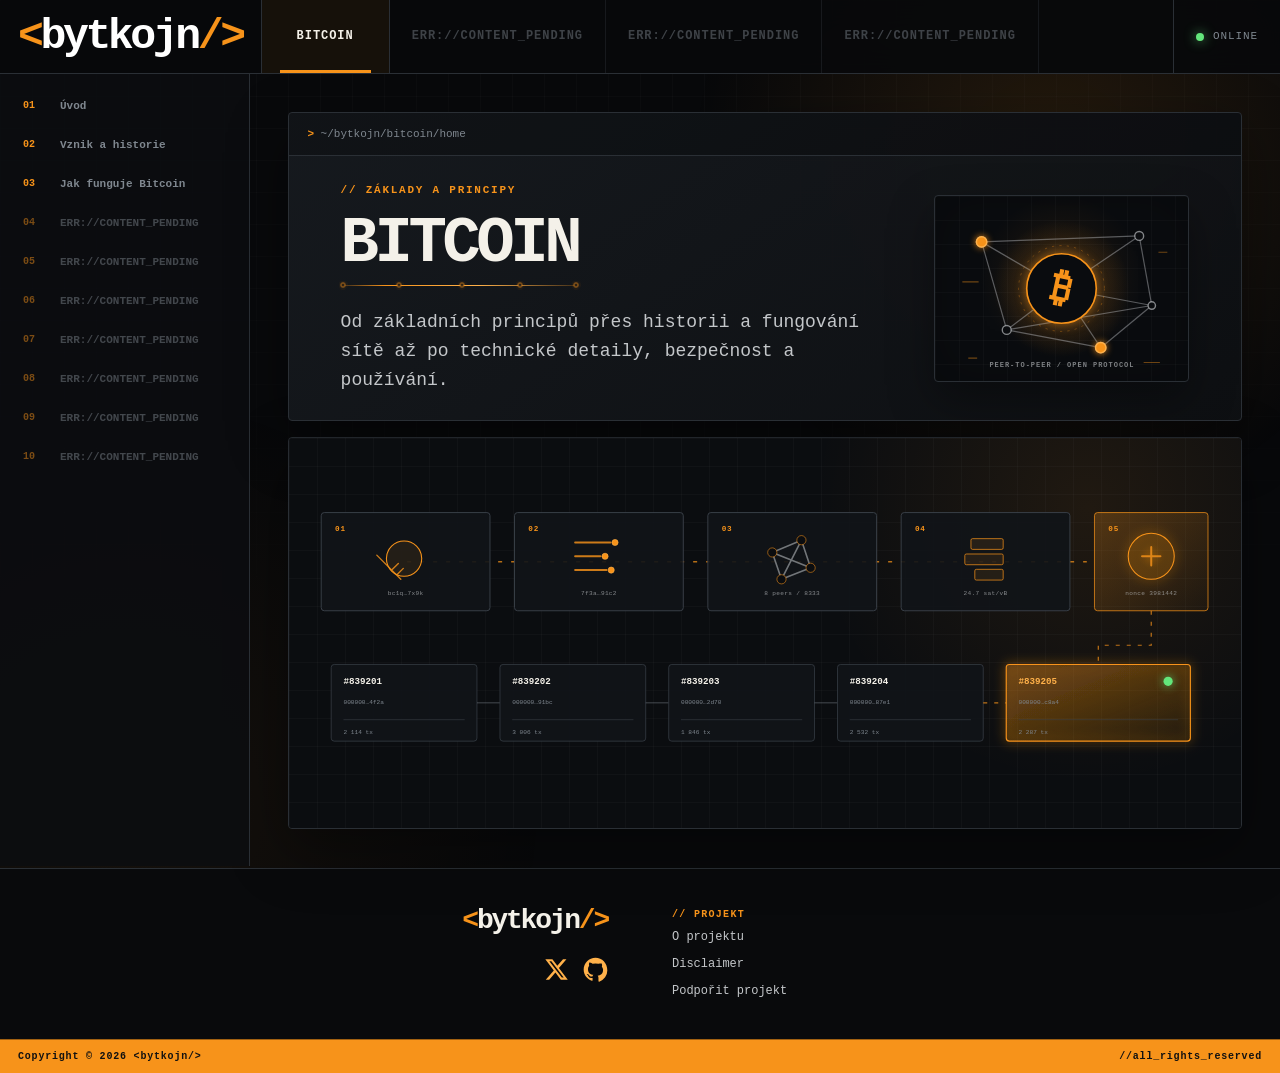
==== commit 484773d3: "Add files via upload" ====
--- a/bitcoin/home.html
+++ b/bitcoin/home.html
@@ -6,28 +6,29 @@
     <meta name="description" content="BYTKOJN – samostatná sekce věnovaná Bitcoinu.">
     <meta name="theme-color" content="#0a0b0d">
     <link rel="icon" href="../assets/media/favicon.svg" type="image/svg+xml">
-    <link rel="stylesheet" href="../assets/css/styles.css?v=20260813-1">
+    <link rel="stylesheet" href="../assets/css/styles.css?v=20260814-1">
     <title>Bitcoin // &lt;bytkojn/&gt;</title>
   </head>
   <body class="page-bitcoin page-bitcoin-overview">
     <div class="background-grid" aria-hidden="true"></div>
     <header class="topbar" id="siteHeader"></header>
+
     <div class="app-shell">
       <aside class="sidebar" id="sidebar" aria-label="Obsah sekce Bitcoin"></aside>
+
       <main class="content-area" id="mainContent">
         <section class="hero-panel">
           <div class="terminal-bar">
-            <div class="terminal-path" id="terminalPath">
-          ~/bytkojn/bitcoin/home
-        </div>
+            <div class="terminal-path" id="terminalPath">~/bytkojn/bitcoin/home</div>
           </div>
+
           <div class="hero-layout">
             <div class="hero-copy">
-              <p class="hero-kicker" id="contentKicker">
-            // ZÁKLADY A PRINCIPY
-          </p>
+              <p class="hero-kicker" id="contentKicker">// ZÁKLADY A PRINCIPY</p>
+
               <h1 id="contentTitle" class="bitcoin-title-enhanced" aria-label="Bitcoin">
                 <span class="bitcoin-title-word" data-title="BITCOIN" aria-hidden="true">BITCOIN</span>
+
                 <span class="bitcoin-title-chain" aria-hidden="true">
                   <span class="bitcoin-title-chain-line"></span>
                   <span class="bitcoin-title-chain-node"></span>
@@ -37,20 +38,28 @@
                   <span class="bitcoin-title-chain-node"></span>
                 </span>
               </h1>
+
               <p class="hero-lead" id="contentLead">
-            Od základních principů přes historii a fungování sítě
-            až po technické detaily, bezpečnost a používání.
-          </p>
+                Od základních principů přes historii a fungování sítě
+                až po technické detaily, bezpečnost a používání.
+              </p>
             </div>
-            <div class="bitcoin-hero-visual" role="img" aria-label="Stylizovaná bitcoinová síť tvořená propojenými uzly">
+
+            <div
+              class="bitcoin-hero-visual"
+              role="img"
+              aria-label="Stylizovaná bitcoinová síť tvořená propojenými uzly"
+            >
               <svg class="bitcoin-network-graphic" viewBox="0 0 320 250" aria-hidden="true">
                 <defs>
-                  <radialgradient id="bitcoinCoreGlow" cx="50%" cy="50%" r="50%">
+                  <radialGradient id="bitcoinCoreGlow" cx="50%" cy="50%" r="50%">
                     <stop offset="0%" stop-color="#f7931a" stop-opacity="0.28"></stop>
                     <stop offset="100%" stop-color="#f7931a" stop-opacity="0"></stop>
-                  </radialgradient>
+                  </radialGradient>
                 </defs>
+
                 <circle class="network-glow" cx="160" cy="125" r="92"></circle>
+
                 <g class="network-links">
                   <path d="M52 62 L160 125 L265 54"></path>
                   <path d="M52 62 L86 181 L160 125"></path>
@@ -60,6 +69,7 @@
                   <path d="M52 62 L265 54"></path>
                   <path d="M86 181 L282 148"></path>
                 </g>
+
                 <g class="network-nodes">
                   <circle cx="52" cy="62" r="7"></circle>
                   <circle cx="265" cy="54" r="6"></circle>
@@ -69,11 +79,13 @@
                   <circle class="network-node-active" cx="52" cy="62" r="7"></circle>
                   <circle class="network-node-active network-node-delay" cx="213" cy="205" r="7"></circle>
                 </g>
+
                 <g class="network-core">
                   <circle cx="160" cy="125" r="47"></circle>
                   <circle class="network-core-ring" cx="160" cy="125" r="58"></circle>
                   <text x="160" y="142" text-anchor="middle" transform="rotate(12 160 125)">₿</text>
                 </g>
+
                 <g class="network-marks">
                   <path d="M26 116 h22"></path>
                   <path d="M271 225 h22"></path>
@@ -81,33 +93,48 @@
                   <path d="M34 219 h12"></path>
                 </g>
               </svg>
+
               <span class="bitcoin-hero-visual-label">peer-to-peer / open protocol</span>
             </div>
           </div>
         </section>
+
         <article class="article-panel is-overview">
-          <section class="bitcoin-system-map" aria-label="Schéma fungování Bitcoinu od podepsání transakce po přidání nového bloku">
-            <svg class="bitcoin-system-map-graphic" viewBox="0 0 1240 410" role="img" aria-labelledby="bitcoinMapTitle bitcoinMapDescription">
+          <section
+            class="bitcoin-system-map"
+            aria-label="Schéma fungování Bitcoinu od podepsání transakce po přidání nového bloku"
+          >
+            <!-- Desktop / větší tablet: původní horizontální schéma. -->
+            <svg
+              class="bitcoin-system-map-graphic"
+              viewBox="0 0 1240 410"
+              role="img"
+              aria-labelledby="bitcoinMapTitle bitcoinMapDescription"
+            >
               <title id="bitcoinMapTitle">Zjednodušené schéma fungování Bitcoinu</title>
               <desc id="bitcoinMapDescription">
-              Peněženka podepíše transakci, transakce se rozšíří mezi uzly,
-              dostane se do mempoolu, těžař ji zařadí do bloku a uzly nový
-              blok ověří a připojí k blockchainu.
-            </desc>
+                Peněženka podepíše transakci, transakce se rozšíří mezi uzly,
+                dostane se do mempoolu, těžař ji zařadí do bloku a uzly nový
+                blok ověří a připojí k blockchainu.
+              </desc>
+
               <defs>
                 <filter id="mapOrangeGlow" x="-80%" y="-80%" width="260%" height="260%">
-                  <fegaussianblur stdDeviation="7" result="blur"></fegaussianblur>
-                  <femerge>
-                    <femergenode in="blur"></femergenode>
-                    <femergenode in="SourceGraphic"></femergenode>
-                  </femerge>
+                  <feGaussianBlur stdDeviation="7" result="blur"></feGaussianBlur>
+                  <feMerge>
+                    <feMergeNode in="blur"></feMergeNode>
+                    <feMergeNode in="SourceGraphic"></feMergeNode>
+                  </feMerge>
                 </filter>
-                <lineargradient id="mapActiveBlock" x1="0" y1="0" x2="1" y2="1">
+
+                <linearGradient id="mapActiveBlock" x1="0" y1="0" x2="1" y2="1">
                   <stop offset="0%" stop-color="#f7931a" stop-opacity="0.24"></stop>
                   <stop offset="100%" stop-color="#f7931a" stop-opacity="0.04"></stop>
-                </lineargradient>
+                </linearGradient>
               </defs>
+
               <path class="system-flow-line system-flow-line-active" d="M154 112 H318 H486 H650 H816 H1040"></path>
+
               <g class="system-stage" transform="translate(42 48)">
                 <rect class="system-stage-panel" width="220" height="128" rx="4"></rect>
                 <text class="system-stage-index" x="18" y="24">01</text>
@@ -117,6 +144,7 @@
                 </g>
                 <text class="system-code system-code-center" x="110" y="108">bc1q…7x9k</text>
               </g>
+
               <g class="system-stage" transform="translate(294 48)">
                 <rect class="system-stage-panel" width="220" height="128" rx="4"></rect>
                 <text class="system-stage-index" x="18" y="24">02</text>
@@ -130,6 +158,7 @@
                 </g>
                 <text class="system-code system-code-center" x="110" y="108">7f3a…91c2</text>
               </g>
+
               <g class="system-stage" transform="translate(546 48)">
                 <rect class="system-stage-panel" width="220" height="128" rx="4"></rect>
                 <text class="system-stage-index" x="18" y="24">03</text>
@@ -142,6 +171,7 @@
                 </g>
                 <text class="system-code system-code-center" x="110" y="108">8 peers / 8333</text>
               </g>
+
               <g class="system-stage" transform="translate(798 48)">
                 <rect class="system-stage-panel" width="220" height="128" rx="4"></rect>
                 <text class="system-stage-index" x="18" y="24">04</text>
@@ -152,6 +182,7 @@
                 </g>
                 <text class="system-code system-code-center" x="110" y="108">24.7 sat/vB</text>
               </g>
+
               <g class="system-stage system-stage-accent" transform="translate(1050 48)">
                 <rect class="system-stage-panel" width="148" height="128" rx="4"></rect>
                 <text class="system-stage-index" x="18" y="24">05</text>
@@ -161,6 +192,7 @@
                 </g>
                 <text class="system-code system-code-center" x="74" y="108">nonce 3981442</text>
               </g>
+
               <g class="blockchain-row" transform="translate(55 246)">
                 <g class="chain-block" transform="translate(0 0)">
                   <rect width="190" height="100" rx="4"></rect>
@@ -169,7 +201,9 @@
                   <path d="M16 72 H174"></path>
                   <text class="chain-block-meta" x="16" y="91">2 114 tx</text>
                 </g>
+
                 <path class="chain-connector" d="M190 50 H220"></path>
+
                 <g class="chain-block" transform="translate(220 0)">
                   <rect width="190" height="100" rx="4"></rect>
                   <text class="chain-block-height" x="16" y="25">#839202</text>
@@ -177,7 +211,9 @@
                   <path d="M16 72 H174"></path>
                   <text class="chain-block-meta" x="16" y="91">3 006 tx</text>
                 </g>
+
                 <path class="chain-connector" d="M410 50 H440"></path>
+
                 <g class="chain-block" transform="translate(440 0)">
                   <rect width="190" height="100" rx="4"></rect>
                   <text class="chain-block-height" x="16" y="25">#839203</text>
@@ -185,7 +221,9 @@
                   <path d="M16 72 H174"></path>
                   <text class="chain-block-meta" x="16" y="91">1 846 tx</text>
                 </g>
+
                 <path class="chain-connector" d="M630 50 H660"></path>
+
                 <g class="chain-block" transform="translate(660 0)">
                   <rect width="190" height="100" rx="4"></rect>
                   <text class="chain-block-height" x="16" y="25">#839204</text>
@@ -193,32 +231,189 @@
                   <path d="M16 72 H174"></path>
                   <text class="chain-block-meta" x="16" y="91">2 532 tx</text>
                 </g>
+
                 <path class="chain-connector chain-connector-active" d="M850 50 H880"></path>
+
                 <g class="chain-block chain-block-active" transform="translate(880 0)">
                   <rect width="240" height="100" rx="4"></rect>
-                  <text class="chain-block-height" x="16" y="25">
-                  #839205
-                </text>
-                  <text class="chain-block-hash" x="16" y="51">
-                  000000…c8a4
-                </text>
+                  <text class="chain-block-height" x="16" y="25">#839205</text>
+                  <text class="chain-block-hash" x="16" y="51">000000…c8a4</text>
                   <path d="M16 72 H224"></path>
-                  <text class="chain-block-meta" x="16" y="91">
-                  2 287 tx
-                </text>
+                  <text class="chain-block-meta" x="16" y="91">2 287 tx</text>
                   <circle class="new-block-status" cx="211" cy="22" r="6"></circle>
                 </g>
               </g>
+
               <path class="pow-to-block-line" d="M1124 176 V221 H1055 V246"></path>
+            </svg>
+
+            <!-- Tablet / mobil <= 768 px: svislá varianta bez horizontálního posunu. -->
+            <svg
+              class="bitcoin-system-map-mobile"
+              viewBox="0 0 360 1170"
+              role="img"
+              aria-labelledby="bitcoinMapMobileTitle bitcoinMapMobileDescription"
+            >
+              <title id="bitcoinMapMobileTitle">Zjednodušené svislé schéma fungování Bitcoinu</title>
+              <desc id="bitcoinMapMobileDescription">
+                Peněženka podepíše transakci, transakce se šíří sítí,
+                dostane se do mempoolu, následuje proof-of-work a nový blok
+                se připojí k řetězci bloků.
+              </desc>
+
+              <defs>
+                <filter id="mobileMapOrangeGlow" x="-80%" y="-80%" width="260%" height="260%">
+                  <feGaussianBlur stdDeviation="6" result="blur"></feGaussianBlur>
+                  <feMerge>
+                    <feMergeNode in="blur"></feMergeNode>
+                    <feMergeNode in="SourceGraphic"></feMergeNode>
+                  </feMerge>
+                </filter>
+
+                <linearGradient id="mobileMapActiveBlock" x1="0" y1="0" x2="1" y2="1">
+                  <stop offset="0%" stop-color="#f7931a" stop-opacity="0.24"></stop>
+                  <stop offset="100%" stop-color="#f7931a" stop-opacity="0.04"></stop>
+                </linearGradient>
+              </defs>
+
+              <!-- Propojovací cesta mezi jednotlivými kroky. -->
+              <path class="mobile-flow-line" d="M180 150 V180"></path>
+              <path class="mobile-flow-line" d="M180 290 V320"></path>
+              <path class="mobile-flow-line" d="M180 430 V460"></path>
+              <path class="mobile-flow-line" d="M180 570 V600"></path>
+              <path class="mobile-flow-line" d="M180 710 V758"></path>
+
+              <!-- 01: Peněženka. -->
+              <g class="system-stage" transform="translate(40 40)">
+                <rect class="system-stage-panel" width="280" height="110" rx="4"></rect>
+                <text class="system-stage-index" x="18" y="24">01</text>
+
+                <g class="wallet-key" transform="translate(140 50)">
+                  <circle cx="0" cy="0" r="17"></circle>
+                  <path d="M13 11 L42 40 M31 29 L39 21 M37 35 L45 27"></path>
+                </g>
+
+                <text class="system-code system-code-center" x="140" y="92">bc1q…7x9k</text>
+              </g>
+
+              <!-- 02: Transakce. -->
+              <g class="system-stage" transform="translate(40 180)">
+                <rect class="system-stage-panel" width="280" height="110" rx="4"></rect>
+                <text class="system-stage-index" x="18" y="24">02</text>
+
+                <g class="transaction-lines" transform="translate(112 34)">
+                  <path d="M0 0 H46"></path>
+                  <path d="M0 18 H33"></path>
+                  <path d="M0 36 H41"></path>
+                  <circle cx="52" cy="0" r="3"></circle>
+                  <circle cx="39" cy="18" r="3"></circle>
+                  <circle cx="47" cy="36" r="3"></circle>
+                </g>
+
+                <text class="system-code system-code-center" x="140" y="92">7f3a…91c2</text>
+              </g>
+
+              <!-- 03: Síť uzlů. -->
+              <g class="system-stage" transform="translate(40 320)">
+                <rect class="system-stage-panel" width="280" height="110" rx="4"></rect>
+                <text class="system-stage-index" x="18" y="24">03</text>
+
+                <g class="mini-network" transform="translate(116 47)">
+                  <path d="M0 0 L38 -16 L50 20 L12 35 Z M0 0 L50 20 M38 -16 L12 35"></path>
+                  <circle cx="0" cy="0" r="5"></circle>
+                  <circle cx="38" cy="-16" r="5"></circle>
+                  <circle cx="50" cy="20" r="5"></circle>
+                  <circle cx="12" cy="35" r="5"></circle>
+                </g>
+
+                <text class="system-code system-code-center" x="140" y="92">8 peers / 8333</text>
+              </g>
+
+              <!-- 04: Mempool. -->
+              <g class="system-stage" transform="translate(40 460)">
+                <rect class="system-stage-panel" width="280" height="110" rx="4"></rect>
+                <text class="system-stage-index" x="18" y="24">04</text>
+
+                <g class="mempool-stack" transform="translate(128 27)">
+                  <rect x="0" y="0" width="42" height="12" rx="2"></rect>
+                  <rect x="-8" y="20" width="50" height="12" rx="2"></rect>
+                  <rect x="5" y="40" width="37" height="12" rx="2"></rect>
+                </g>
+
+                <text class="system-code system-code-center" x="140" y="92">24.7 sat/vB</text>
+              </g>
+
+              <!-- 05: Proof-of-work. -->
+              <g class="system-stage system-stage-accent" transform="translate(40 600)">
+                <rect class="system-stage-panel" width="280" height="110" rx="4"></rect>
+                <text class="system-stage-index" x="18" y="24">05</text>
+
+                <g class="pow-symbol" transform="translate(140 48)">
+                  <circle cx="0" cy="0" r="25"></circle>
+                  <path d="M-12 0 H12 M0 -12 V12"></path>
+                </g>
+
+                <text class="system-code system-code-center" x="140" y="92">nonce 3981442</text>
+              </g>
+
+              <!-- Svislý řetězec bloků. Nejnovější / aktivní blok je nahoře. -->
+              <g class="chain-block chain-block-active" transform="translate(55 758)">
+                <rect width="250" height="64" rx="4"></rect>
+                <text class="chain-block-height" x="16" y="20">#839205</text>
+                <text class="chain-block-hash" x="16" y="38">000000…c8a4</text>
+                <text class="chain-block-meta" x="180" y="38">2 287 tx</text>
+                <circle class="new-block-status" cx="225" cy="18" r="5"></circle>
+              </g>
+
+              <path class="mobile-chain-line" d="M180 822 V838"></path>
+
+              <g class="chain-block" transform="translate(55 838)">
+                <rect width="250" height="64" rx="4"></rect>
+                <text class="chain-block-height" x="16" y="20">#839204</text>
+                <text class="chain-block-hash" x="16" y="38">000000…87e1</text>
+                <text class="chain-block-meta" x="180" y="38">2 532 tx</text>
+              </g>
+
+              <path class="mobile-chain-line" d="M180 902 V918"></path>
+
+              <g class="chain-block" transform="translate(55 918)">
+                <rect width="250" height="64" rx="4"></rect>
+                <text class="chain-block-height" x="16" y="20">#839203</text>
+                <text class="chain-block-hash" x="16" y="38">000000…2d70</text>
+                <text class="chain-block-meta" x="180" y="38">1 846 tx</text>
+              </g>
+
+              <path class="mobile-chain-line" d="M180 982 V998"></path>
+
+              <g class="chain-block" transform="translate(55 998)">
+                <rect width="250" height="64" rx="4"></rect>
+                <text class="chain-block-height" x="16" y="20">#839202</text>
+                <text class="chain-block-hash" x="16" y="38">000000…91bc</text>
+                <text class="chain-block-meta" x="180" y="38">3 006 tx</text>
+              </g>
+
+              <path class="mobile-chain-line" d="M180 1062 V1078"></path>
+
+              <g class="chain-block" transform="translate(55 1078)">
+                <rect width="250" height="64" rx="4"></rect>
+                <text class="chain-block-height" x="16" y="20">#839201</text>
+                <text class="chain-block-hash" x="16" y="38">000000…4f2a</text>
+                <text class="chain-block-meta" x="180" y="38">2 114 tx</text>
+              </g>
             </svg>
           </section>
         </article>
       </main>
     </div>
+
     <footer class="site-footer" id="siteFooter"></footer>
+
     <noscript>
-      <div class="noscript-message">Bez JavaScriptu zůstanou dostupné všechny stránky; vypnuté budou pouze drobné animace.</div>
+      <div class="noscript-message">
+        Bez JavaScriptu zůstanou dostupné všechny stránky; vypnuté budou pouze drobné animace.
+      </div>
     </noscript>
-    <script src="../assets/js/app.js?v=20260813-1"></script>
+
+    <script src="../assets/js/app.js?v=20260814-1"></script>
   </body>
-</html>
+</html>
--- a/assets/css/styles.css
+++ b/assets/css/styles.css
@@ -24,7 +24,7 @@
   --success: #63e67b;
   --warning: #f4d35e;
   --topbar-height: 74px;
-  --sidebar-width: 280px;
+  --sidebar-width: 250px;
   --radius: 4px;
   --shadow: 0 20px 60px rgba(0, 0, 0, 0.38);
 
@@ -247,7 +247,7 @@
 
   min-height: calc(100vh - var(--topbar-height) - 34px);
 
-  padding: 28px 18px;
+  padding: 14px 14px;
 
   border-right: 1px solid var(--line);
 
@@ -657,12 +657,39 @@
   font-size: clamp(40px, 4.25vw, 68px);
 }
 
+.page-home .hero-copy {
+  min-width: 0;
+}
+
+@media (max-width: 1100px) {
+  .page-home .hero-copy h1 {
+    font-size: clamp(36px, 5vw, 52px);
+  }
+
+  .page-home .rotating-line,
+  .page-home .rotating-word {
+    max-width: 100%;
+    white-space: normal;
+  }
+}
+
 
 /* Slovo, které se bude měnit:
    pozlátka, mýtů, humbuku, zkratek... */
 .rotating-word {
   display: inline-block;
+  max-width: 100%;
+
   color: var(--bitcoin-orange);
+
+  /*
+    Dlouhé víceslovné výrazy se smějí zalomit podle skutečně dostupné
+    šířky textového sloupce. To je důležité hlavně na tabletech, kde
+    vedle nadpisu stále zůstává terminál.
+  */
+  white-space: normal;
+  overflow-wrap: normal;
+  word-break: normal;
 
   transition:
     opacity 220ms ease,
@@ -672,9 +699,14 @@
 /* Celý měnící se výraz je vždy na samostatném druhém řádku. */
 .rotating-line {
   display: block;
-
-  /* Slovo a kurzor se od sebe neoddělí. */
-  white-space: nowrap;
+  min-width: 0;
+  max-width: 100%;
+
+  /*
+    Nezakazujeme zalomení. Krátký výraz zůstane na jednom řádku,
+    dlouhý se zalomí pouze tehdy, když už vedle terminálu nemá místo.
+  */
+  white-space: normal;
 }
 
 /* JavaScript tuto třídu krátce přidá před výměnou slova. */
@@ -1227,7 +1259,7 @@
    ------------------------------------------------------------------------ */
 @media (max-width: 1050px) {
   :root {
-    --sidebar-width: 230px;
+    --sidebar-width: 220px;
   }
 
   .node-status {
@@ -1273,8 +1305,15 @@
    zabírá terminál méně místa a je přitažený blíž k pravému okraji panelu.
    ======================================================================== */
 .page-home .hero-layout {
-  grid-template-columns: minmax(0, 1fr) 232px;
-  gap: clamp(14px, 1.7vw, 26px);
+  /*
+    Terminál zůstává vedle textu i při postupném zužování okna.
+    Zmenšuje se především textový sloupec, takže se odstavce a nadpis
+    přirozeně zalamují. Pravý terminál má jen omezenou pružnou šířku.
+  */
+  grid-template-columns: minmax(0, 1fr) clamp(205px, 20vw, 232px);
+  gap: clamp(16px, 2vw, 28px);
+  align-items: start;
+
   padding:
     clamp(34px, 4vw, 56px)
     clamp(18px, 1.8vw, 28px)
@@ -1283,8 +1322,10 @@
 }
 
 .page-home .node-card {
-  width: 232px;
+  width: 100%;
+  min-width: 0;
   justify-self: end;
+  align-self: start;
   margin-top: 0;
   transform: none;
 }
@@ -1316,17 +1357,38 @@
 }
 
 /*
-  Terminál zůstává vpravo, dokud má nadpis rozumný prostor.
-  Pod text se přesune až na užších noteboocích a při větším přiblížení.
+  Na běžných noteboocích terminál stále zůstává vpravo.
+  Pouze mírně stáhneme jeho šířku a vnitřní rozestupy.
 */
-@media (max-width: 1480px) {
+@media (max-width: 1100px) {
+  .page-home .hero-layout {
+    grid-template-columns: minmax(0, 1fr) clamp(190px, 24vw, 218px);
+    gap: 18px;
+    padding:
+      34px
+      clamp(18px, 2.4vw, 26px)
+      38px
+      clamp(24px, 3vw, 36px);
+  }
+
+  .page-home .node-screen {
+    height: 238px;
+    padding: 16px 12px;
+  }
+}
+
+/*
+  Teprve na opravdu úzkém displeji už dva sloupce nedávají smysl.
+  Až zde se terminál přesune pod text.
+*/
+@media (max-width: 620px) {
   .page-home .hero-layout {
     grid-template-columns: 1fr;
   }
 
   .page-home .node-card {
     width: min(360px, 100%);
-    justify-self: end;
+    justify-self: stretch;
     margin-top: 8px;
   }
 
@@ -1483,7 +1545,7 @@
   /* Programátorské písmo používané na celém webu. */
   font-family: var(--font-mono);
 
-  font-size: 3rem;
+  font-size: 2.7rem;
   font-weight: 700;
   line-height: 1;
 
@@ -1581,18 +1643,18 @@
    ------------------------------------------------------------------------ */
 .bitcoin-section-nav {
   display: grid;
-  gap: 5px;
-  margin-top: 18px;
+  gap: 3px;
+  margin-top: 0;
 }
 
 .bitcoin-nav-link {
   width: 100%;
   min-width: 0;
   display: grid;
-  grid-template-columns: 34px minmax(0, 1fr);
+  grid-template-columns: 30px minmax(0, 1fr);
   align-items: center;
-  gap: 8px;
-  padding: 11px 9px;
+  gap: 7px;
+  padding: 9px 8px;
   border: 1px solid transparent;
   border-radius: var(--radius);
   color: var(--muted);
@@ -5246,6 +5308,10 @@
     border-bottom: 1px solid var(--line);
   }
 
+  .page-bitcoin .sidebar {
+    padding: 0;
+  }
+
   .page-bitcoin .sidebar-navigation-content {
     padding: 14px;
   }
@@ -5365,4 +5431,438 @@
     gap: 8px;
     padding: 16px;
   }
-}+}
+
+/* ========================================================================
+   MOBILNÍ NAVIGACE SEKCE BITCOIN — KOMPAKTNÍ HORIZONTÁLNÍ PÁS
+   Jednotlivé položky jsou nízké a úzké, takže jsou současně vidět dvě až
+   tři položky. Uživatel tak okamžitě vidí, že navigace pokračuje doprava.
+   Pod pásem zůstává tenký horizontální indikátor posunu.
+   ======================================================================== */
+@media (max-width: 760px) {
+  .page-bitcoin .sidebar-navigation-content {
+    padding: 8px 12px 6px;
+  }
+
+  .page-bitcoin .bitcoin-section-nav {
+    display: flex;
+    gap: 6px;
+    margin-top: 0;
+    padding: 0 0 5px;
+    overflow-x: auto;
+    overflow-y: hidden;
+    overscroll-behavior-inline: contain;
+    scroll-snap-type: x proximity;
+    scroll-padding-left: 0;
+    scrollbar-width: thin;
+    scrollbar-color: rgba(247, 147, 26, 0.72) rgba(127, 135, 143, 0.18);
+    -webkit-overflow-scrolling: touch;
+  }
+
+  .page-bitcoin .bitcoin-section-nav::-webkit-scrollbar {
+    height: 3px;
+  }
+
+  .page-bitcoin .bitcoin-section-nav::-webkit-scrollbar-track {
+    background: rgba(127, 135, 143, 0.18);
+  }
+
+  .page-bitcoin .bitcoin-section-nav::-webkit-scrollbar-thumb {
+    border-radius: 999px;
+    background: rgba(247, 147, 26, 0.72);
+  }
+
+  .page-bitcoin .bitcoin-nav-link {
+    flex: 0 0 auto;
+    width: max-content;
+    min-width: 0;
+    min-height: 42px;
+    grid-template-columns: 26px max-content;
+    gap: 5px;
+    padding: 7px 10px 7px 8px;
+    scroll-snap-align: start;
+  }
+
+  .page-bitcoin .bitcoin-nav-number {
+    font-size: 10px;
+  }
+
+  .page-bitcoin .bitcoin-nav-title {
+    overflow: hidden;
+    white-space: nowrap;
+    text-overflow: ellipsis;
+    font-size: 11px;
+    line-height: 1.2;
+  }
+}
+
+@media (max-width: 460px) {
+  .page-bitcoin .sidebar-navigation-content {
+    padding-inline: 10px;
+  }
+
+  .page-bitcoin .bitcoin-nav-link {
+    flex-basis: auto;
+    width: max-content;
+    min-width: 0;
+  }
+}
+
+/* ========================================================================
+   ÚVODNÍ ROTUJÍCÍ NADPIS — MOBILNÍ OPRAVA DLOUHÝCH VÝRAZŮ
+   Dlouhé výrazy se už neoříznou o pravý okraj panelu. Pokud se nevejdou,
+   zalomí se přirozeně mezi slovy a na telefonu se nadpis mírně zmenší.
+   ======================================================================== */
+@media (max-width: 760px) {
+  .page-home .hero-copy h1 {
+    font-size: clamp(32px, 9vw, 42px);
+    line-height: 1.02;
+  }
+
+  .page-home .rotating-line {
+    max-width: 100%;
+    white-space: normal;
+  }
+
+  .page-home .rotating-word {
+    display: inline-block;
+    max-width: 100%;
+    white-space: normal;
+    overflow-wrap: normal;
+    word-break: normal;
+  }
+}
+
+@media (max-width: 420px) {
+  .page-home .hero-copy h1 {
+    font-size: clamp(30px, 8.6vw, 36px);
+  }
+}
+
+/* ========================================================================
+   MOBILNÍ HORIZONTÁLNÍ NAVIGACE — JEDNOTNÝ INDIKÁTOR POSUNU
+   Horní navigace i navigace 01–XX používají na telefonu stejný princip:
+   pouze tenký oranžový scrollbar bez šedé lišty pod ním.
+   ======================================================================== */
+@media (max-width: 760px) {
+  /*
+    Horní oranžová čára pod aktivním tabem by se s indikátorem posunu
+    opticky zdvojovala, proto ji na mobilu vypneme. Aktivní Bitcoin je
+    stále poznat podle světlého textu a lehce oranžového pozadí.
+  */
+  .top-tab::after {
+    display: none;
+  }
+
+  .top-navigation {
+    padding-bottom: 3px;
+
+    scrollbar-width: thin;
+    scrollbar-color: rgba(247, 147, 26, 0.78) transparent;
+  }
+
+  .top-navigation::-webkit-scrollbar {
+    height: 3px;
+  }
+
+  .top-navigation::-webkit-scrollbar-track {
+    background: transparent;
+  }
+
+  .top-navigation::-webkit-scrollbar-thumb {
+    border-radius: 999px;
+    background: rgba(247, 147, 26, 0.78);
+  }
+
+  /*
+    Stejný vzhled spodní navigace 01–XX:
+    oranžový jezdec, žádná šedá stopa.
+  */
+  .page-bitcoin .bitcoin-section-nav {
+    scrollbar-color: rgba(247, 147, 26, 0.78) transparent;
+  }
+
+  .page-bitcoin .bitcoin-section-nav::-webkit-scrollbar-track {
+    background: transparent;
+  }
+
+  .page-bitcoin .bitcoin-section-nav::-webkit-scrollbar-thumb {
+    background: rgba(247, 147, 26, 0.78);
+  }
+}
+
+/* ========================================================================
+   MOBILNÍ FOOTER — JEDNOTNÉ ZAROVNÁNÍ
+   Na desktopu zůstávají dva sloupce proti sobě. Na mobilu se footer skládá
+   do jednoho sloupce, proto logo, sociální odkazy i projektové odkazy
+   zarovnáme na stejnou levou osu.
+   ======================================================================== */
+@media (max-width: 760px) {
+  .footer-main {
+    width: min(100% - 40px, 480px);
+    grid-template-columns: 1fr;
+    row-gap: 28px;
+    justify-content: stretch;
+  }
+
+  .footer-identity {
+    align-items: flex-start;
+    gap: 16px;
+  }
+
+  .footer-socials {
+    justify-content: flex-start;
+  }
+
+  .footer-project {
+    align-items: flex-start;
+  }
+}
+
+/* ========================================================================
+   ÚVOD BITCOINU — VERTIKÁLNÍ SCHÉMA PRO TABLET / MOBIL
+   Desktop nad 768 px používá původní horizontální SVG. Od 768 px níže se
+   zobrazí samostatná svislá varianta, takže uživatel pokračuje přirozeně
+   dolů a nemusí uvnitř stránky horizontálně posouvat grafiku.
+   ======================================================================== */
+
+.bitcoin-system-map-mobile {
+  display: none;
+}
+
+@media (max-width: 768px) {
+  .bitcoin-system-map {
+    min-height: 0;
+    overflow: hidden;
+  }
+
+  .bitcoin-system-map-graphic {
+    display: none;
+  }
+
+  .bitcoin-system-map-mobile {
+    width: 100%;
+    height: auto;
+    display: block;
+  }
+
+  /*
+    Na mobilní variantě nechceme žádnou minimální šířku ani horizontální
+    scrollbar zděděný z desktopového schématu.
+  */
+  .bitcoin-system-map {
+    overflow-x: hidden;
+  }
+
+  .bitcoin-system-map-mobile .system-stage-panel {
+    fill: rgba(17, 20, 24, 0.94);
+    stroke: rgba(58, 65, 73, 0.98);
+  }
+
+  .bitcoin-system-map-mobile .system-stage-accent .system-stage-panel {
+    fill: url("#mobileMapActiveBlock");
+    stroke: rgba(247, 147, 26, 0.78);
+  }
+
+  .bitcoin-system-map-mobile .mobile-flow-line {
+    fill: none;
+    stroke: rgba(247, 147, 26, 0.72);
+    stroke-width: 1.5;
+    stroke-dasharray: 4 8;
+    vector-effect: non-scaling-stroke;
+    animation: bitcoinFlow 12s linear infinite;
+  }
+
+  .bitcoin-system-map-mobile .mobile-chain-line {
+    fill: none;
+    stroke: rgba(127, 135, 143, 0.48);
+    stroke-width: 1.2;
+    vector-effect: non-scaling-stroke;
+  }
+
+  .bitcoin-system-map-mobile .mobile-chain-line-active {
+    stroke: rgba(247, 147, 26, 0.78);
+    stroke-dasharray: 4 7;
+    animation: bitcoinFlow 10s linear infinite;
+  }
+
+  .bitcoin-system-map-mobile .chain-block rect {
+    fill: rgba(17, 20, 24, 0.94);
+  }
+
+  .bitcoin-system-map-mobile .chain-block-active rect {
+    fill: url("#mobileMapActiveBlock");
+  }
+
+  .bitcoin-system-map-mobile .pow-symbol {
+    filter: url("#mobileMapOrangeGlow");
+  }
+}
+
+/* ========================================================================
+   HORNÍ NAVIGACE — OPRAVA ÚZKÉHO TABLETU
+   ======================================================================== */
+@media (max-width: 800px) and (min-width: 761px) {
+  .top-navigation {
+    overflow-x: auto;
+    overflow-y: hidden;
+    overscroll-behavior-inline: contain;
+    -webkit-overflow-scrolling: touch;
+  }
+
+  .top-tab {
+    flex: 0 0 auto;
+    min-width: max-content;
+    padding-inline: 18px;
+    white-space: nowrap;
+  }
+}
+
+/* ========================================================================
+   HORNÍ NAVIGACE — JEDEN INDIKÁTOR POSUNU I NA TABLETU
+   ======================================================================== */
+@media (max-width: 800px) and (min-width: 761px) {
+  .top-tab::after {
+    display: none;
+  }
+
+  .top-navigation {
+    padding-bottom: 3px;
+    scrollbar-width: thin;
+    scrollbar-color: rgba(247, 147, 26, 0.78) transparent;
+  }
+
+  .top-navigation::-webkit-scrollbar {
+    height: 3px;
+  }
+
+  .top-navigation::-webkit-scrollbar-track {
+    background: transparent;
+  }
+
+  .top-navigation::-webkit-scrollbar-thumb {
+    border-radius: 999px;
+    background: rgba(247, 147, 26, 0.78);
+  }
+}
+
+/* ========================================================================
+   MOBILNÍ NADPISY ČLÁNKŮ — OPRAVA USEKNUTÍ
+   ======================================================================== */
+@media (max-width: 760px) {
+  body.article-text-page .article-header h1,
+  body.project-text-page .article-header h1 {
+    max-width: 100%;
+    font-size: clamp(24px, 9.4vw, 42px);
+    line-height: 1.08;
+    letter-spacing: -0.03em;
+    white-space: normal;
+    overflow-wrap: anywhere;
+    word-break: normal;
+  }
+
+  body.article-text-page #contentTitle.bitcoin-title-enhanced,
+  body.project-text-page #contentTitle.bitcoin-title-enhanced {
+    display: block;
+    max-width: 100%;
+    padding-bottom: 16px;
+  }
+
+  body.article-text-page #contentTitle.bitcoin-title-enhanced .bitcoin-title-word,
+  body.project-text-page #contentTitle.bitcoin-title-enhanced .bitcoin-title-word {
+    max-width: 100%;
+    white-space: normal;
+    overflow-wrap: anywhere;
+    word-break: normal;
+  }
+}
+
+/* ========================================================================
+   CIRCUIT GRAFIKA V HLAVIČCE ČLÁNKU — POUZE VELKÉ DESKTOPY
+   ======================================================================== */
+body.article-text-page .article-header {
+  padding-right: 0;
+}
+
+body.article-text-page .article-header-circuit {
+  display: none;
+}
+
+@media (min-width: 1440px) {
+  body.article-text-page .article-header {
+    padding-right: 250px;
+  }
+
+  body.article-text-page .article-header-circuit {
+    display: block;
+    top: -22px;
+    right: -8px;
+    width: 225px;
+    height: 175px;
+    opacity: 0.88;
+  }
+}
+
+/* ========================================================================
+   MOBILNÍ ODKAZ NA NADPIS — MIMO TOK TEXTU
+   ======================================================================== */
+@media (max-width: 760px) {
+  body.article-text-page
+  .article-content
+  .article-text-section > h2 {
+    padding-right: 34px;
+  }
+
+  .article-heading-link {
+    position: absolute;
+    top: 0.12em;
+    right: 0;
+    left: auto;
+
+    width: 27px;
+    height: 27px;
+
+    margin: 0;
+    vertical-align: initial;
+
+    opacity: 0.42;
+    visibility: visible;
+    transform: none;
+  }
+
+  body.article-text-page
+  .article-content
+  .article-text-section > h2:hover
+  .article-heading-link,
+  .article-heading-link:focus-visible,
+  .article-heading-link.is-copied {
+    opacity: 1;
+    transform: none;
+  }
+}
+
+/* ========================================================================
+   ÚVOD BITCOINU — STRIKTNĚ JEDNA VARIANTA SCHÉMATU
+   Pojistka proti tomu, aby se horizontální a vertikální SVG zobrazily
+   současně. 768 px a méně = pouze vertikální. 769 px a více = pouze
+   horizontální.
+   ======================================================================== */
+@media (max-width: 768px) {
+  .bitcoin-system-map > .bitcoin-system-map-graphic {
+    display: none !important;
+  }
+
+  .bitcoin-system-map > .bitcoin-system-map-mobile {
+    display: block !important;
+  }
+}
+
+@media (min-width: 769px) {
+  .bitcoin-system-map > .bitcoin-system-map-graphic {
+    display: block !important;
+  }
+
+  .bitcoin-system-map > .bitcoin-system-map-mobile {
+    display: none !important;
+  }
+}
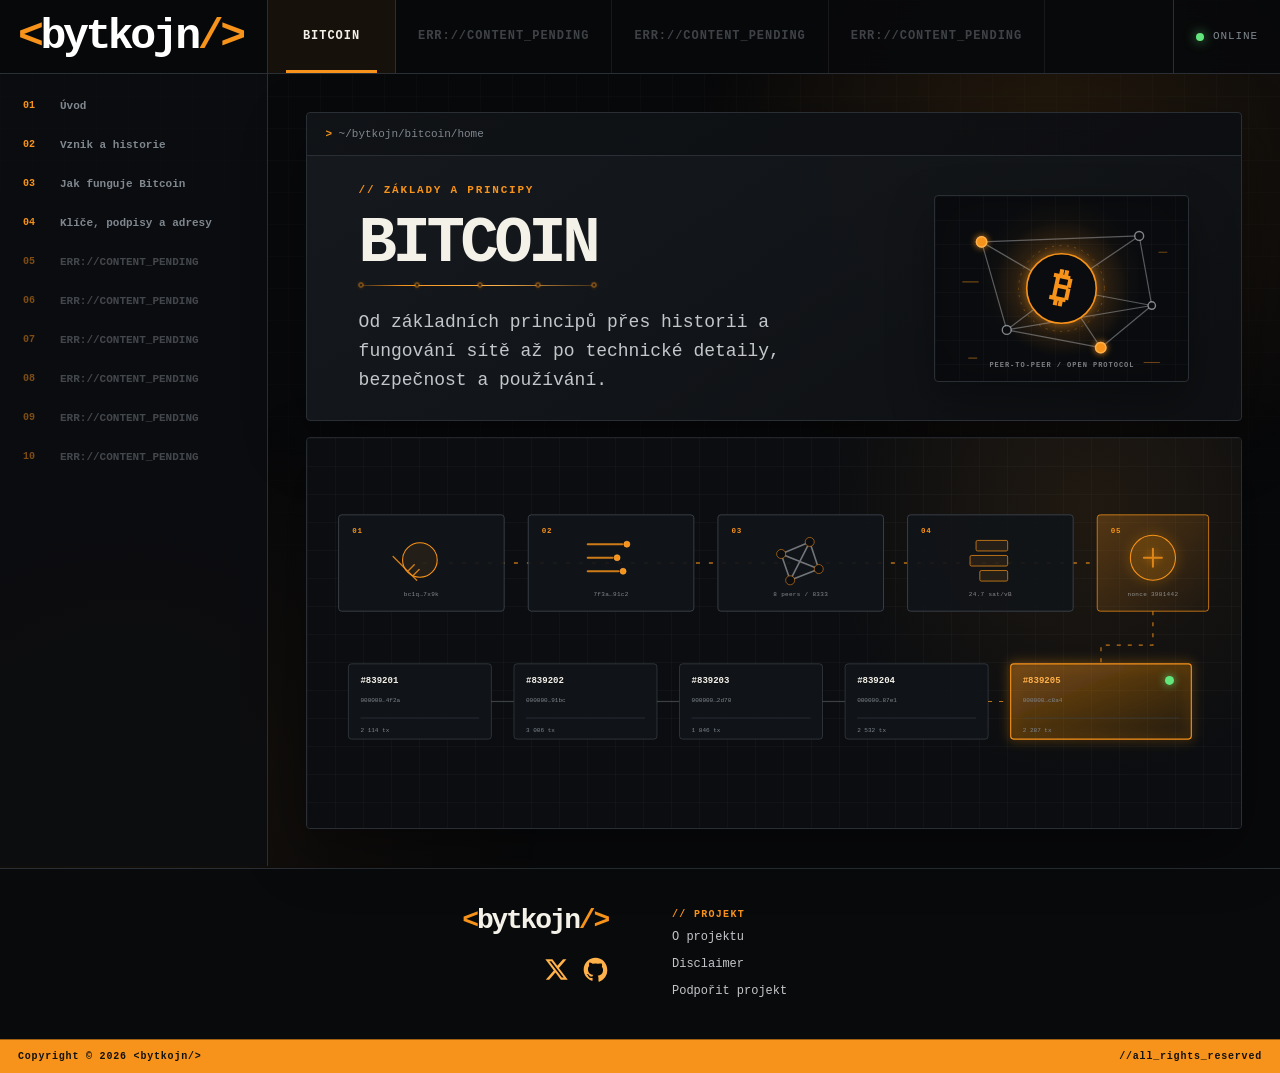
==== commit 3f070bd8: "Add files via upload" ====
--- a/bitcoin/home.html
+++ b/bitcoin/home.html
@@ -5,8 +5,29 @@
     <meta name="viewport" content="width=device-width, initial-scale=1.0">
     <meta name="description" content="BYTKOJN – samostatná sekce věnovaná Bitcoinu.">
     <meta name="theme-color" content="#0a0b0d">
+    
+    <!-- Open Graph -->
+    <meta property="og:locale" content="cs_CZ">
+    <meta property="og:type" content="website">
+    <meta property="og:site_name" content="&lt;bytkojn/&gt;">
+    <meta property="og:title" content="Bitcoin // &lt;bytkojn/&gt;">
+    <meta property="og:description" content="BYTKOJN – samostatná sekce věnovaná Bitcoinu.">
+    <meta property="og:url" content="https://bytkojn.cz/bitcoin/home.html">
+    <meta property="og:image" content="https://bytkojn.cz/assets/media/social-preview.png">
+    <meta property="og:image:width" content="1200">
+    <meta property="og:image:height" content="630">
+    <meta property="og:image:alt" content="Bitcoin // &lt;bytkojn/&gt;">
+
+    <!-- X / Twitter -->
+    <meta name="twitter:card" content="summary_large_image">
+    <meta name="twitter:title" content="Bitcoin // &lt;bytkojn/&gt;">
+    <meta name="twitter:description" content="BYTKOJN – samostatná sekce věnovaná Bitcoinu.">
+    <meta name="twitter:image" content="https://bytkojn.cz/assets/media/social-preview.png">
+    <meta name="twitter:image:alt" content="Bitcoin // &lt;bytkojn/&gt;">
+
+    <link rel="canonical" href="https://bytkojn.cz/bitcoin/home.html">
     <link rel="icon" href="../assets/media/favicon.svg" type="image/svg+xml">
-    <link rel="stylesheet" href="../assets/css/styles.css?v=20260814-1">
+    <link rel="stylesheet" href="../assets/css/styles.css?v=20260815-3">
     <title>Bitcoin // &lt;bytkojn/&gt;</title>
   </head>
   <body class="page-bitcoin page-bitcoin-overview">
@@ -414,6 +435,6 @@
       </div>
     </noscript>
 
-    <script src="../assets/js/app.js?v=20260814-1"></script>
+    <script src="../assets/js/app.js?v=20260815-3"></script>
   </body>
 </html>
--- a/assets/css/styles.css
+++ b/assets/css/styles.css
@@ -24,7 +24,7 @@
   --success: #63e67b;
   --warning: #f4d35e;
   --topbar-height: 74px;
-  --sidebar-width: 250px;
+  --sidebar-width: 268px;
   --radius: 4px;
   --shadow: 0 20px 60px rgba(0, 0, 0, 0.38);
 
@@ -125,17 +125,21 @@
   z-index: 50;
   min-height: var(--topbar-height);
   display: grid;
-  grid-template-columns: auto 1fr auto;
+  grid-template-columns: var(--sidebar-width) minmax(0, 1fr) auto;
   align-items: stretch;
   border-bottom: 1px solid var(--line);
   background: rgba(8, 9, 11, 0.94);
   backdrop-filter: blur(16px);
 }
 .brand {
+  width: var(--sidebar-width);
+  min-width: var(--sidebar-width);
+  max-width: var(--sidebar-width);
+
   display: flex;
   align-items: center;
   gap: 10px;
-  min-width: var(--sidebar-width);
+
   padding: 14px 24px;
   border-right: 1px solid var(--line);
 }
@@ -2713,9 +2717,7 @@
 body.article-text-page
 .article-content
 .article-text-section:not(.references-section) > p {
-  text-align: justify;
-  text-align-last: left;
-  text-justify: inter-word;
+  text-align: left;
   hyphens: none;
 }
 
@@ -3792,6 +3794,113 @@
   }
 }
 
+
+
+/* Větší odstup mezi matematickým blokem rozsahu a navazujícím výkladem. */
+body.article-text-page
+.article-content
+.private-key-representation-intro {
+  margin-top: 32px;
+}
+
+/* ========================================================================
+   SOUKROMÝ KLÍČ — PŘÍKLADY ZÁPISU
+   Kompaktní centrovaná tabulka ve stejném tlumeném stylu jako ostatní
+   jednoduché tabulky článku.
+   ======================================================================== */
+
+body.article-text-page .private-key-practice-table-wrap {
+  display: flex;
+  justify-content: center;
+  margin: 24px 0 26px;
+  overflow-x: auto;
+}
+
+body.article-text-page .private-key-practice-table {
+  width: min(760px, 100%);
+  border-collapse: collapse;
+  color: var(--text-soft);
+  font-family: var(--font-mono);
+  font-size: 11px;
+  font-weight: 400;
+  line-height: 1.5;
+}
+
+body.article-text-page .private-key-practice-table th,
+body.article-text-page .private-key-practice-table td {
+  padding: 9px 14px;
+  border-bottom: 1px solid var(--line);
+  text-align: center;
+  vertical-align: middle;
+}
+
+body.article-text-page .private-key-practice-table th {
+  padding-bottom: 9px;
+  border-bottom-color: var(--line-strong);
+  color: var(--muted);
+  font-size: 10px;
+  font-weight: 700;
+  letter-spacing: 0.08em;
+  text-transform: uppercase;
+}
+
+body.article-text-page .private-key-practice-table tbody tr:last-child td {
+  border-bottom: 0;
+}
+
+body.article-text-page .private-key-practice-table th:first-child,
+body.article-text-page .private-key-practice-table td:first-child {
+  width: 180px;
+  white-space: nowrap;
+}
+
+body.article-text-page .private-key-practice-table td:first-child {
+  color: var(--text-soft);
+}
+
+body.article-text-page .private-key-practice-table .private-key-example-value {
+  color: var(--text-soft);
+  font-family: var(--font-mono);
+  font-size: 11px;
+  font-weight: 400;
+}
+
+body.article-text-page .private-key-practice-table .private-key-example-value-long {
+  overflow-wrap: anywhere;
+  word-break: break-all;
+}
+
+body.article-text-page .private-key-practice-table .private-key-binary-example {
+  display: inline-block;
+  overflow-wrap: normal;
+  word-break: normal;
+  text-align: left;
+}
+
+body.article-text-page .private-key-practice-table .private-key-binary-example > span {
+  display: block;
+  white-space: nowrap;
+}
+
+body.article-text-page .private-key-practice-table .citation-group {
+  margin-left: 4px;
+}
+
+@media (max-width: 620px) {
+  body.article-text-page .private-key-practice-table {
+    min-width: 560px;
+    font-size: 10px;
+  }
+
+  body.article-text-page .private-key-practice-table .private-key-example-value {
+    font-size: 10px;
+  }
+
+  body.article-text-page .private-key-practice-table .private-key-binary-example {
+    font-size: 9px;
+  }
+}
+
 /* ========================================================================
    INTERAKTIVNÍ POJMY A VYSVĚTLOVACÍ POPUP
    Pojem v textu používá class="term" a data-term="...".
@@ -3973,6 +4082,14 @@
   text-align: left;
   hyphens: none;
 }
+
+/* Skutečný matematický horní index v popupu pojmů. */
+.term-popup-text sup {
+  font-size: 0.78em;
+  line-height: 0;
+  vertical-align: super;
+}
+
 
 
 /* ------------------------------------------------------------------------
@@ -5866,3 +5983,6181 @@
     display: none !important;
   }
 }
+
+/* ========================================================================
+   TABLET / MENŠÍ NOTEBOOK — LOGO BEZ KOLIZE S HORNÍ NAVIGACÍ
+   V původním breakpointu do 1050 px se sidebar zúžil na 220 px, ale logo
+   zůstalo stejně velké jako na desktopu. Proto <bytkojn/> přetékalo do
+   záložky BITCOIN. V pásmu 761–1050 px držíme společnou šířku 250 px
+   a logo lehce zmenšíme, aby zůstalo bezpečně uvnitř svého sloupce.
+   ======================================================================== */
+@media (min-width: 761px) and (max-width: 1050px) {
+  :root {
+    --sidebar-width: 250px;
+  }
+
+  .topbar {
+    grid-template-columns: var(--sidebar-width) minmax(0, 1fr);
+  }
+
+  .brand {
+    width: var(--sidebar-width);
+    min-width: var(--sidebar-width);
+    max-width: var(--sidebar-width);
+
+    padding-inline: 16px;
+    overflow: hidden;
+
+    font-size: 2.35rem;
+  }
+}
+
+/* ========================================================================
+   TABLET / MENŠÍ NOTEBOOK — KOMPAKTNĚJŠÍ LEVÝ SLOUPEC
+   Předchozí oprava kolize nechávala v pásmu 761–1050 px sidebar zbytečně
+   široký. Teď jeho šířka plynule roste s viewportem a logo se současně
+   mírně zmenšuje, takže zůstane uvnitř bez kolize s BITCOIN.
+   ======================================================================== */
+@media (min-width: 761px) and (max-width: 1050px) {
+  :root {
+    --sidebar-width: clamp(220px, 22.5vw, 235px);
+  }
+
+  .topbar {
+    grid-template-columns: var(--sidebar-width) minmax(0, 1fr);
+  }
+
+  .brand {
+    width: var(--sidebar-width);
+    min-width: var(--sidebar-width);
+    max-width: var(--sidebar-width);
+
+    padding-inline: 14px;
+    overflow: hidden;
+
+    font-size: clamp(2rem, 3.2vw, 2.2rem);
+  }
+}
+
+/* ========================================================================
+   TABLET / MENŠÍ NOTEBOOK — JEŠTĚ KOMPAKTNĚJŠÍ LEVÝ SLOUPEC
+   V pásmu 761–1050 px zmenšíme současně logo i jeho sloupec. Díky tomu
+   získá hlavní obsah více místa, ale pravá hrana loga a sidebaru zůstane
+   pořád přesně v jedné svislici.
+   ======================================================================== */
+@media (min-width: 761px) and (max-width: 1050px) {
+  :root {
+    --sidebar-width: clamp(198px, 20vw, 218px);
+  }
+
+  .topbar {
+    grid-template-columns: var(--sidebar-width) minmax(0, 1fr);
+  }
+
+  .brand {
+    width: var(--sidebar-width);
+    min-width: var(--sidebar-width);
+    max-width: var(--sidebar-width);
+
+    padding-inline: 12px;
+    overflow: hidden;
+
+    font-size: clamp(1.8rem, 2.7vw, 2.05rem);
+  }
+}
+
+/* ========================================================================
+   MALÝ TABLET — STEJNÁ STRUKTURA JAKO MOBIL
+   Do 820 px už levý sidebar nedává smysl: ubírá příliš mnoho prostoru
+   článku. Proto se navigace přesune nahoru pod hlavní lištu a hlavní obsah
+   využije celou šířku. Od 821 px výše zůstává desktop/tabletový sidebar.
+   ======================================================================== */
+@media (min-width: 761px) and (max-width: 820px) {
+  :root {
+    --topbar-height: auto;
+  }
+
+  /* Logo je samostatný horní řádek, stejně jako na mobilu. */
+  .topbar {
+    position: relative;
+    display: block;
+    min-height: auto;
+  }
+
+  .brand {
+    width: 100%;
+    min-width: 0;
+    max-width: none;
+
+    padding: 12px 16px;
+    border-right: 0;
+    border-bottom: 1px solid var(--line);
+
+    font-size: 1.7rem;
+    overflow: visible;
+  }
+
+  /* Hlavní horní záložky jsou pod logem a mohou se vodorovně posouvat. */
+  .top-navigation {
+    width: 100%;
+    min-height: 56px;
+
+    display: flex;
+    overflow-x: auto;
+    overflow-y: hidden;
+
+    overscroll-behavior-inline: contain;
+    scroll-snap-type: x proximity;
+    -webkit-overflow-scrolling: touch;
+
+    padding-bottom: 3px;
+
+    scrollbar-width: thin;
+    scrollbar-color: rgba(247, 147, 26, 0.78) transparent;
+  }
+
+  .top-navigation::-webkit-scrollbar {
+    height: 3px;
+  }
+
+  .top-navigation::-webkit-scrollbar-track {
+    background: transparent;
+  }
+
+  .top-navigation::-webkit-scrollbar-thumb {
+    border-radius: 999px;
+    background: rgba(247, 147, 26, 0.78);
+  }
+
+  .top-tab {
+    flex: 0 0 auto;
+    min-width: max-content;
+    min-height: 52px;
+    padding-inline: 16px;
+    white-space: nowrap;
+    scroll-snap-align: start;
+  }
+
+  /* Na malém tabletu používáme pouze jeden oranžový indikátor posunu. */
+  .top-tab::after {
+    display: none;
+  }
+
+  /*
+    Hlavní změna:
+    sidebar už není vlevo. Stane se horním pruhem nad obsahem.
+  */
+  .app-shell {
+    display: block;
+  }
+
+  .sidebar {
+    position: relative;
+    top: auto;
+
+    width: 100%;
+    min-height: auto;
+    max-height: none;
+
+    padding: 0;
+
+    border-right: 0;
+    border-bottom: 1px solid var(--line);
+
+    overflow: hidden;
+  }
+
+  /* Dekorativní sidebar hlavní úvodní stránky na malém tabletu schováme. */
+  .sidebar.is-home {
+    display: none;
+  }
+
+  /* Bitcoin navigace 01–XX je nahoře jako horizontální pás. */
+  .page-bitcoin .sidebar-navigation-content {
+    padding: 8px 12px 6px;
+  }
+
+  .page-bitcoin .bitcoin-section-nav {
+    display: flex;
+    gap: 6px;
+
+    margin-top: 0;
+    padding: 0 0 5px;
+
+    overflow-x: auto;
+    overflow-y: hidden;
+
+    overscroll-behavior-inline: contain;
+    scroll-snap-type: x proximity;
+    scroll-padding-left: 0;
+    -webkit-overflow-scrolling: touch;
+
+    scrollbar-width: thin;
+    scrollbar-color: rgba(247, 147, 26, 0.78) transparent;
+  }
+
+  .page-bitcoin .bitcoin-section-nav::-webkit-scrollbar {
+    height: 3px;
+  }
+
+  .page-bitcoin .bitcoin-section-nav::-webkit-scrollbar-track {
+    background: transparent;
+  }
+
+  .page-bitcoin .bitcoin-section-nav::-webkit-scrollbar-thumb {
+    border-radius: 999px;
+    background: rgba(247, 147, 26, 0.78);
+  }
+
+  .page-bitcoin .bitcoin-nav-link {
+    flex: 0 0 auto;
+    width: max-content;
+    min-width: 0;
+    min-height: 42px;
+
+    grid-template-columns: 26px max-content;
+    gap: 5px;
+
+    padding: 7px 10px 7px 8px;
+
+    scroll-snap-align: start;
+  }
+
+  .page-bitcoin .bitcoin-nav-link[href]:hover,
+  .page-bitcoin .bitcoin-nav-link[href]:focus-visible {
+    transform: none;
+  }
+
+  .page-bitcoin .bitcoin-nav-number {
+    font-size: 10px;
+  }
+
+  .page-bitcoin .bitcoin-nav-title {
+    white-space: nowrap;
+    font-size: 11px;
+    line-height: 1.2;
+  }
+
+  /* Hlavní obsah teď může využít prakticky celou šířku tabletu. */
+  .content-area {
+    width: 100%;
+    padding: 16px;
+  }
+
+  .content-area > *,
+  .page-bitcoin-article .content-area > .article-panel,
+  .article-page-panel {
+    width: 100%;
+  }
+
+  /* Footer se na tomto rozměru skládá stejně jako na mobilu. */
+  .footer-main {
+    width: min(100% - 40px, 480px);
+    max-width: none;
+    margin-inline: auto;
+
+    grid-template-columns: 1fr;
+    row-gap: 28px;
+    justify-content: stretch;
+
+    padding-block: 26px;
+  }
+
+  .footer-identity,
+  .footer-project {
+    align-items: flex-start;
+  }
+
+  .footer-identity {
+    gap: 16px;
+  }
+
+  .footer-socials {
+    justify-content: flex-start;
+  }
+}
+
+/* ========================================================================
+   MOBIL — LOGO PŘES CELOU ŠÍŘKU HORNÍHO ŘÁDKU
+   Po sjednocení šířky brandu se na mobilu zachovala desktopová pevná width,
+   takže spodní oddělovací čára končila jen pod logem. Na mobilu musí brand
+   vyplnit celý horní řádek.
+   ======================================================================== */
+@media (max-width: 760px) {
+  .brand {
+    width: 100%;
+    min-width: 0;
+    max-width: none;
+
+    border-right: 0;
+    border-bottom: 1px solid var(--line);
+  }
+}
+
+/* ========================================================================
+   NÁZORNÁ UKÁZKA SHA-256
+   Dva různě dlouhé vstupy ukazují, že SHA-256 vytváří hash stále
+   stejné délky. Vzhled navazuje na kompaktní BTC / sats tabulku.
+   ======================================================================== */
+
+body.article-text-page .hash-example {
+  width: min(620px, 100%);
+
+  margin: 24px auto 28px;
+
+  color: var(--text-soft);
+
+  font-family: var(--font-mono);
+  text-align: center;
+}
+
+body.article-text-page .hash-example-item {
+  display: grid;
+  justify-items: center;
+  gap: 7px;
+
+  padding: 16px 12px;
+  border-bottom: 1px solid var(--line);
+}
+
+body.article-text-page .hash-example-item:first-child {
+  border-top: 1px solid var(--line-strong);
+}
+
+body.article-text-page .hash-example-label {
+  color: var(--muted);
+
+  font-size: 10px;
+  font-weight: 700;
+  line-height: 1.3;
+  letter-spacing: 0.08em;
+
+  text-transform: uppercase;
+}
+
+body.article-text-page .hash-example-input {
+  color: var(--text);
+
+  font-family: inherit;
+  font-size: 16px;
+  font-weight: 700;
+  line-height: 1.4;
+}
+
+
+body.article-text-page .hash-example-process {
+  color: var(--bitcoin-orange-light);
+
+  font-size: 10px;
+  font-weight: 700;
+  line-height: 1.4;
+  letter-spacing: 0.04em;
+}
+
+body.article-text-page .hash-example-output {
+  max-width: 100%;
+
+  color: var(--text-soft);
+
+  font-family: inherit;
+  font-size: 11px;
+  font-weight: 400;
+  line-height: 1.55;
+
+  overflow-wrap: anywhere;
+  word-break: break-all;
+}
+
+body.article-text-page .article-content .hash-example-note {
+  margin: 10px 0 0;
+
+  color: var(--muted);
+
+  font-family: var(--font-mono);
+  font-size: 10px;
+  font-weight: 400;
+  line-height: 1.5;
+
+  text-align: center;
+}
+
+@media (max-width: 460px) {
+  body.article-text-page .hash-example {
+    width: 100%;
+    margin-block: 20px 24px;
+  }
+
+  body.article-text-page .hash-example-item {
+    padding: 14px 8px;
+  }
+
+  body.article-text-page .hash-example-input {
+    font-size: 15px;
+  }
+
+  body.article-text-page .hash-example-output {
+    font-size: 10px;
+  }
+}
+
+/* ========================================================================
+   MATEMATICKÝ BLOK — ROZSAH SOUKROMÉHO KLÍČE
+   Rovnice, schematická číselná osa a definice veličin.
+   ======================================================================== */
+
+body.article-text-page .article-equation-block {
+  width: min(700px, 100%);
+  margin: 26px auto 28px;
+
+  color: var(--muted);
+}
+
+body.article-text-page .article-equation-formula {
+  color: var(--text-soft);
+
+  font-family: var(--font-mono);
+  font-size: clamp(22px, 2.6vw, 30px);
+  font-weight: 500;
+  line-height: 1.35;
+  letter-spacing: 0;
+
+  text-align: center;
+}
+
+/* ------------------------------------------------------------------------
+   SCHEMATICKÉ ZNÁZORNĚNÍ ROZSAHU 0 | 1 ... n−1 | n
+   ------------------------------------------------------------------------ */
+
+body.article-text-page .private-key-range {
+  width: min(620px, 100%);
+  margin: 20px auto 0;
+}
+
+body.article-text-page .private-key-range-caption {
+  margin-bottom: 12px;
+
+  color: var(--muted);
+
+  font-family: var(--font-mono);
+  font-size: 9px;
+  font-weight: 500;
+  line-height: 1.4;
+  letter-spacing: 0.08em;
+
+  text-align: center;
+  text-transform: uppercase;
+}
+
+body.article-text-page .private-key-range-track {
+  position: relative;
+
+  width: calc(100% - 28px);
+  height: 12px;
+
+  margin-inline: auto;
+}
+
+body.article-text-page .private-key-range-track::before {
+  content: "";
+
+  position: absolute;
+  top: 50%;
+  left: 0;
+  right: 0;
+
+  height: 1px;
+
+  background: var(--line-strong);
+
+  transform: translateY(-50%);
+}
+
+body.article-text-page .private-key-range-valid {
+  position: absolute;
+  top: 50%;
+  left: 9%;
+  right: 9%;
+
+  height: 2px;
+
+  background: rgba(247, 147, 26, 0.72);
+
+  transform: translateY(-50%);
+}
+
+body.article-text-page .private-key-range-invalid {
+  position: absolute;
+  top: 50%;
+
+  height: 1px;
+
+  background: rgba(127, 135, 143, 0.46);
+
+  transform: translateY(-50%);
+}
+
+body.article-text-page .private-key-range-invalid-left {
+  left: 0;
+  width: 9%;
+}
+
+body.article-text-page .private-key-range-invalid-right {
+  right: 0;
+  width: 9%;
+}
+
+body.article-text-page .private-key-range-marker {
+  position: absolute;
+  top: 50%;
+
+  width: 8px;
+  height: 8px;
+
+  border: 1px solid var(--line-strong);
+  border-radius: 50%;
+
+  background: var(--background-soft);
+
+  transform: translate(-50%, -50%);
+}
+
+body.article-text-page .private-key-range-marker-one,
+body.article-text-page .private-key-range-marker-last {
+  border-color: var(--bitcoin-orange);
+  background: rgba(247, 147, 26, 0.16);
+}
+
+body.article-text-page .private-key-range-marker-zero {
+  left: 0;
+}
+
+body.article-text-page .private-key-range-marker-one {
+  left: 9%;
+}
+
+body.article-text-page .private-key-range-marker-last {
+  left: 91%;
+}
+
+body.article-text-page .private-key-range-marker-n {
+  left: 100%;
+}
+
+body.article-text-page .private-key-range-labels {
+  position: relative;
+
+  width: calc(100% - 28px);
+  height: 34px;
+
+  margin: 5px auto 0;
+
+  font-family: var(--font-mono);
+}
+
+body.article-text-page .private-key-range-label {
+  position: absolute;
+  top: 0;
+
+  color: var(--muted);
+
+  font-size: 10px;
+  font-weight: 500;
+  line-height: 1.4;
+
+  white-space: nowrap;
+
+  transform: translateX(-50%);
+}
+
+body.article-text-page .private-key-range-label-zero {
+  left: 0;
+}
+
+body.article-text-page .private-key-range-label-one {
+  left: 9%;
+  color: var(--text-soft);
+}
+
+body.article-text-page .private-key-range-label-valid {
+  left: 50%;
+
+  color: var(--bitcoin-orange-light);
+
+  font-size: 9px;
+  letter-spacing: 0.04em;
+  text-transform: uppercase;
+}
+
+body.article-text-page .private-key-range-label-last {
+  left: 91%;
+  color: var(--text-soft);
+}
+
+body.article-text-page .private-key-range-label-n {
+  left: 100%;
+}
+
+/* ------------------------------------------------------------------------
+   DEFINICE VELIČIN
+   ------------------------------------------------------------------------ */
+
+body.article-text-page .article-equation-definitions {
+  width: min(560px, 100%);
+  display: grid;
+  gap: 7px;
+
+  margin: 14px auto 0;
+}
+
+body.article-text-page .article-equation-definitions-compact {
+  margin: 14px auto 18px;
+}
+
+body.article-text-page .article-equation-definition {
+  display: grid;
+  grid-template-columns: 24px minmax(0, 1fr);
+  gap: 12px;
+  align-items: baseline;
+}
+
+body.article-text-page .article-equation-symbol {
+  color: var(--text-soft);
+
+  font-family: var(--font-mono);
+  font-size: 12px;
+  font-weight: 500;
+  line-height: 1.55;
+
+  text-align: center;
+}
+
+body.article-text-page .article-equation-description {
+  color: var(--muted);
+
+  font-family: var(--font-mono);
+  font-size: 12px;
+  font-weight: 400;
+  line-height: 1.55;
+}
+
+body.article-text-page .article-equation-value-line {
+  display: block;
+
+  min-width: 0;
+  margin-top: 2px;
+
+  color: inherit;
+}
+
+body.article-text-page .article-equation-value {
+  min-width: 0;
+  display: inline;
+
+  padding: 0;
+
+  color: inherit;
+  background: transparent;
+
+  font-family: inherit;
+  font-size: inherit;
+  font-weight: inherit;
+  line-height: inherit;
+
+  text-align: left;
+  white-space: normal;
+  overflow-wrap: anywhere;
+  word-break: break-all;
+}
+
+body.article-text-page .article-equation-value-note {
+  display: inline;
+
+  margin-left: 6px;
+
+  color: inherit;
+
+  font-family: inherit;
+  font-size: inherit;
+  font-weight: inherit;
+  line-height: inherit;
+
+  white-space: normal;
+}
+
+@media (max-width: 620px) {
+  body.article-text-page .private-key-range {
+    margin-top: 18px;
+  }
+
+  body.article-text-page .private-key-range-label-valid {
+    top: 18px;
+    font-size: 8px;
+  }
+
+  body.article-text-page .article-equation-definitions {
+    margin-top: 24px;
+  }
+}
+
+@media (max-width: 460px) {
+  body.article-text-page .article-equation-block {
+    margin-block: 22px 24px;
+  }
+
+  body.article-text-page .article-equation-formula {
+    font-size: 23px;
+  }
+
+  body.article-text-page .private-key-range-track,
+  body.article-text-page .private-key-range-labels {
+    width: calc(100% - 36px);
+  }
+
+  body.article-text-page .private-key-range-label {
+    font-size: 9px;
+  }
+
+  body.article-text-page .article-equation-definition {
+    grid-template-columns: 20px minmax(0, 1fr);
+    gap: 8px;
+  }
+
+  body.article-text-page .article-equation-description {
+    font-size: 11px;
+  }
+
+  }
+
+
+@media (max-width: 460px) {
+  body.article-text-page .article-equation-value {
+    white-space: normal;
+    overflow-wrap: anywhere;
+  }
+}
+
+/* ========================================================================
+   SOUKROMÝ KLÍČ — 256BITOVÝ PROSTOR A INTERAKTIVNÍ ZÁPIS HODNOTY
+   ======================================================================== */
+
+body.article-text-page .private-key-range-256 .private-key-range-invalid-left {
+  left: 0;
+  width: 6%;
+}
+
+body.article-text-page .private-key-range-256 .private-key-range-valid {
+  left: 6%;
+  right: auto;
+  width: 76%;
+}
+
+body.article-text-page .private-key-range-256 .private-key-range-invalid-right {
+  left: 82%;
+  right: auto;
+  width: 18%;
+}
+
+body.article-text-page .private-key-range-256 .private-key-range-marker-zero {
+  left: 0;
+}
+
+body.article-text-page .private-key-range-256 .private-key-range-marker-one {
+  left: 6%;
+}
+
+body.article-text-page .private-key-range-256 .private-key-range-marker-last {
+  left: 82%;
+}
+
+body.article-text-page .private-key-range-256 .private-key-range-marker-n {
+  left: 86%;
+}
+
+body.article-text-page .private-key-range-256 .private-key-range-marker-max {
+  left: 100%;
+  border-color: rgba(127, 135, 143, 0.78);
+  background: #0d1014;
+}
+
+body.article-text-page .private-key-range-256 .private-key-range-label-zero {
+  left: 0;
+}
+
+body.article-text-page .private-key-range-256 .private-key-range-label-one {
+  left: 6%;
+}
+
+body.article-text-page .private-key-range-256 .private-key-range-label-valid {
+  left: 44%;
+}
+
+body.article-text-page .private-key-range-256 .private-key-range-label-last {
+  left: 78%;
+}
+
+body.article-text-page .private-key-range-256 .private-key-range-label-n {
+  left: 86%;
+}
+
+body.article-text-page .private-key-range-256 .private-key-range-label-max {
+  left: 100%;
+  color: var(--muted);
+  white-space: nowrap;
+  transform: translateX(-100%);
+}
+
+body.article-text-page .private-key-range-256 .private-key-range-label-max sup {
+  font-size: 0.72em;
+}
+
+body.article-text-page .private-key-space-comparison {
+  width: min(760px, 100%);
+  display: grid;
+  margin: 24px auto 28px;
+  border: 1px solid var(--line);
+  background: rgba(8, 10, 13, 0.72);
+}
+
+body.article-text-page .private-key-space-comparison-row {
+  min-width: 0;
+  display: grid;
+  grid-template-columns: minmax(150px, 0.34fr) minmax(0, 1fr);
+  gap: 16px;
+  padding: 11px 14px;
+  border-bottom: 1px solid rgba(58, 65, 73, 0.58);
+}
+
+body.article-text-page .private-key-space-comparison-row:last-child {
+  border-bottom: 0;
+}
+
+body.article-text-page .private-key-space-comparison-row.is-active {
+  box-shadow: inset 3px 0 0 var(--bitcoin-orange);
+  background: rgba(247, 147, 26, 0.055);
+}
+
+body.article-text-page .private-key-space-comparison-label {
+  color: var(--muted);
+  font-size: 11px;
+  line-height: 1.55;
+}
+
+body.article-text-page .private-key-space-comparison-value {
+  min-width: 0;
+  color: var(--text-soft);
+  font-size: 11px;
+  line-height: 1.55;
+}
+
+body.article-text-page .private-key-space-comparison-value code {
+  white-space: normal;
+  overflow-wrap: anywhere;
+  word-break: break-all;
+}
+
+@media (max-width: 700px) {
+  body.article-text-page .private-key-range-256 .private-key-range-label-valid {
+    top: 20px;
+  }
+
+  body.article-text-page .private-key-range-256 .private-key-range-label-max {
+    top: 44px;
+    transform: translateX(-100%);
+  }
+
+  body.article-text-page .private-key-space-comparison-row {
+    grid-template-columns: 1fr;
+    gap: 4px;
+  }
+}
+
+
+/* ========================================================================
+   SOUKROMÝ KLÍČ — DVA RŮZNÉ ČÍSELNÉ ROZSAHY
+   Vysvětluje rozdíl mezi kapacitou 256 bitů a platným rozsahem secp256k1.
+   Pravý neplatný úsek je záměrně zvětšený, protože ve skutečném měřítku
+   by byl na obrazovce prakticky neviditelný.
+   ======================================================================== */
+
+body.article-text-page .private-key-space-axis-diagram {
+  margin-top: 22px;
+  padding: clamp(18px, 2.6vw, 28px);
+  border: 1px solid var(--line);
+  background:
+    linear-gradient(rgba(255, 255, 255, 0.018) 1px, transparent 1px),
+    linear-gradient(90deg, rgba(255, 255, 255, 0.018) 1px, transparent 1px),
+    rgba(8, 10, 13, 0.78);
+  background-size: 24px 24px;
+}
+
+body.article-text-page .private-key-space-axis-header,
+body.article-text-page .private-key-space-axis-title,
+body.article-text-page .private-key-space-axis-endpoints {
+  display: flex;
+  align-items: baseline;
+  justify-content: space-between;
+  gap: 18px;
+}
+
+body.article-text-page .private-key-space-axis-header {
+  margin-bottom: 24px;
+  color: var(--bitcoin-orange);
+  font-size: 10px;
+  font-weight: 900;
+  letter-spacing: 0.12em;
+}
+
+body.article-text-page .private-key-space-axis-block {
+  min-width: 0;
+}
+
+body.article-text-page .private-key-space-axis-title {
+  margin-bottom: 13px;
+  color: var(--text);
+  font-size: 12px;
+  font-weight: 800;
+}
+
+body.article-text-page .private-key-space-axis-title-keys {
+  margin-bottom: 24px;
+}
+
+body.article-text-page .private-key-space-axis-title span:last-child {
+  color: var(--muted);
+  font-size: 10px;
+  font-weight: 600;
+}
+
+body.article-text-page .private-key-space-axis-endpoints {
+  margin-bottom: 5px;
+  color: var(--text-soft);
+  font-size: 10px;
+  font-weight: 800;
+}
+
+body.article-text-page .private-key-space-axis-full {
+  position: relative;
+  height: 9px;
+  border-left: 2px solid var(--bitcoin-orange-light);
+  border-right: 2px solid var(--bitcoin-orange-light);
+}
+
+body.article-text-page .private-key-space-axis-full::before {
+  content: "";
+  position: absolute;
+  top: 4px;
+  left: 0;
+  right: 0;
+  height: 1px;
+  background: linear-gradient(
+    90deg,
+    var(--bitcoin-orange),
+    rgba(247, 147, 26, 0.65)
+  );
+}
+
+body.article-text-page .private-key-space-axis-caption {
+  margin-top: 9px;
+  color: var(--text-soft);
+  text-align: center;
+  font-size: 11px;
+  font-weight: 700;
+}
+
+body.article-text-page .private-key-space-axis-divider {
+  height: 1px;
+  margin: 28px 0;
+  background: var(--line);
+}
+
+body.article-text-page .private-key-space-segments {
+  display: grid;
+  /*
+    Záměrně NEDRŽÍME optické měřítko úplně věrně.
+    Pravý neplatný úsek je lehce rozšířený, aby byly značky
+    „n − 1“ a „n“ na první pohled čitelné a neslévaly se.
+  */
+  grid-template-columns: 8% minmax(0, 60%) minmax(0, 32%);
+  align-items: stretch;
+  min-height: 82px;
+  margin-top: 12px;
+}
+
+body.article-text-page .private-key-space-segment {
+  position: relative;
+  min-width: 0;
+  padding-top: 22px;
+  border-top: 2px solid var(--line-strong);
+}
+
+body.article-text-page .private-key-space-segment::before,
+body.article-text-page .private-key-space-segment::after {
+  content: "";
+  position: absolute;
+  top: -7px;
+  width: 1px;
+  height: 12px;
+  background: currentColor;
+}
+
+body.article-text-page .private-key-space-segment::before {
+  left: 0;
+}
+
+body.article-text-page .private-key-space-segment::after {
+  right: 0;
+}
+
+body.article-text-page .private-key-space-segment-zero,
+body.article-text-page .private-key-space-segment-tail {
+  color: var(--muted);
+  border-top-color: rgba(127, 135, 143, 0.72);
+}
+
+body.article-text-page .private-key-space-segment-valid {
+  color: var(--bitcoin-orange-light);
+  border-top-color: var(--bitcoin-orange);
+  background: linear-gradient(
+    to bottom,
+    rgba(247, 147, 26, 0.08),
+    transparent 64%
+  );
+}
+
+body.article-text-page .private-key-space-segment-start,
+body.article-text-page .private-key-space-segment-end {
+  position: absolute;
+  top: -24px;
+  color: var(--text);
+  font-size: 10px;
+  font-weight: 900;
+  white-space: nowrap;
+}
+
+body.article-text-page .private-key-space-segment-start {
+  left: 0;
+}
+
+body.article-text-page .private-key-space-segment-end {
+  right: 0;
+}
+
+/* Důležité: n − 1 a n od sebe záměrně oddělit více, než odpovídá měřítku. */
+body.article-text-page .private-key-space-segment-valid .private-key-space-segment-end {
+  right: 12px;
+}
+
+body.article-text-page .private-key-space-segment-tail .private-key-space-segment-start {
+  left: 16px;
+}
+
+body.article-text-page .private-key-space-segment-tail .private-key-space-segment-end {
+  right: 0;
+}
+
+body.article-text-page .private-key-space-segment-caption {
+  display: block;
+  padding: 9px 8px 0;
+  color: currentColor;
+  text-align: center;
+  font-size: 10px;
+  font-weight: 800;
+  line-height: 1.45;
+}
+
+body.article-text-page .private-key-space-axis-warning {
+  margin-top: 16px;
+  padding: 11px 13px;
+  border-left: 2px solid var(--bitcoin-orange);
+  color: var(--muted);
+  background: rgba(247, 147, 26, 0.045);
+  font-size: 10px;
+  line-height: 1.6;
+}
+
+body.article-text-page .private-key-space-comparison-label code {
+  color: var(--bitcoin-orange-light);
+}
+
+@media (max-width: 700px) {
+  body.article-text-page .private-key-space-axis-header,
+  body.article-text-page .private-key-space-axis-title {
+    align-items: flex-start;
+    flex-direction: column;
+    gap: 4px;
+  }
+
+  body.article-text-page .private-key-space-segments {
+    grid-template-columns: 12% minmax(0, 56%) minmax(0, 32%);
+  }
+
+  body.article-text-page .private-key-space-segment-caption {
+    padding-inline: 4px;
+    font-size: 9px;
+  }
+
+  body.article-text-page .private-key-space-segment-start,
+  body.article-text-page .private-key-space-segment-end {
+    font-size: 9px;
+  }
+}
+
+@media (max-width: 500px) {
+  body.article-text-page .private-key-space-axis-diagram {
+    padding: 16px 12px;
+  }
+
+  body.article-text-page .private-key-space-segments {
+    grid-template-columns: 14% minmax(0, 50%) minmax(0, 36%);
+  }
+
+  body.article-text-page .private-key-space-segment {
+    min-height: 94px;
+  }
+
+  body.article-text-page .private-key-space-segment-end {
+    max-width: 86px;
+    white-space: normal;
+    text-align: right;
+    line-height: 1.2;
+  }
+}
+
+
+/* ========================================================================
+   SOUKROMÝ KLÍČ — ČISTŠÍ TYPOGRAFIE ROVNICE A OSY
+   ======================================================================== */
+
+/*
+  Rovnice zůstává vycentrovaná. Definice veličin tvoří kompaktní
+  vycentrovaný blok pod ní; jednotlivé řádky jsou uvnitř zarovnané vlevo.
+  Tento způsob odpovídá běžné sazbě odborného textu lépe než centrování
+  každé definice zvlášť.
+*/
+body.article-text-page .article-equation-definitions-compact {
+  width: fit-content;
+  max-width: 100%;
+  margin: 14px auto 24px;
+}
+
+body.article-text-page .article-equation-definitions-compact .article-equation-definition {
+  grid-template-columns: 22px minmax(0, auto);
+}
+
+/* V grafice má každý rozsah pouze jeden nadpis. */
+body.article-text-page .private-key-space-axis-title {
+  display: block;
+  margin-bottom: 22px;
+}
+
+body.article-text-page .private-key-space-axis-title span {
+  display: block;
+}
+
+body.article-text-page .private-key-space-axis-title-keys {
+  margin-bottom: 30px;
+}
+
+/* Druhá osa dostane více prostoru nad mezními hodnotami. */
+body.article-text-page .private-key-space-segments {
+  margin-top: 0;
+}
+
+/* Popisky oblastí jsou stručné a vizuálně stejné na obou neplatných stranách. */
+body.article-text-page .private-key-space-segment-caption {
+  padding-top: 12px;
+}
+
+/* Staré doplňkové popisky už nejsou v HTML potřeba. */
+body.article-text-page .private-key-space-axis-caption,
+body.article-text-page .private-key-space-axis-warning {
+  display: none;
+}
+
+@media (max-width: 700px) {
+  body.article-text-page .article-equation-definitions-compact {
+    width: min(100%, 430px);
+    margin-top: 14px;
+  }
+
+  body.article-text-page .private-key-space-axis-title,
+  body.article-text-page .private-key-space-axis-title-keys {
+    margin-bottom: 28px;
+  }
+}
+
+
+/* ========================================================================
+   SOUKROMÝ KLÍČ — FYZICKY ODDĚLENÉ BODY n − 1 A n
+   ------------------------------------------------------------------------
+   Rozestup není v měřítku. Záměrně vytváří samostatný krátký úsek mezi
+   n − 1 a n, takže se neposouvá jen popisek, ale i samotná osa a její značky.
+   ======================================================================== */
+
+body.article-text-page .private-key-space-segments {
+  grid-template-columns:
+    8%
+    minmax(0, 58%)
+    minmax(46px, 7%)
+    minmax(0, 27%);
+}
+
+/* Zrušení předchozího optického posouvání samotných textových popisků. */
+body.article-text-page
+  .private-key-space-segment-valid
+  .private-key-space-segment-end {
+  right: 0;
+}
+
+body.article-text-page
+  .private-key-space-segment-tail
+  .private-key-space-segment-start {
+  left: 0;
+}
+
+/*
+  Krátký samostatný úsek n − 1 → n.
+  Má vlastní čáru i vlastní pravou značku n.
+*/
+body.article-text-page .private-key-space-segment-boundary {
+  color: var(--muted);
+  border-top-color: rgba(127, 135, 143, 0.72);
+  background: transparent;
+}
+
+body.article-text-page .private-key-space-segment-boundary::before,
+body.article-text-page .private-key-space-segment-boundary::after {
+  background: var(--muted);
+}
+
+/*
+  Na začátku boundary úseku už je značka n − 1 vykreslená koncem
+  oranžového platného úseku. Proto zde levou svislou značku nedublujeme.
+*/
+body.article-text-page .private-key-space-segment-boundary::before {
+  display: none;
+}
+
+body.article-text-page
+  .private-key-space-segment-boundary
+  .private-key-space-segment-end {
+  right: 0;
+}
+
+/*
+  Tail začíná přímo v bodě n. Svislou značku už kreslí boundary úsek,
+  proto ji na začátku pravého neplatného úseku nedublujeme.
+*/
+body.article-text-page .private-key-space-segment-tail::before {
+  display: none;
+}
+
+@media (max-width: 700px) {
+  body.article-text-page .private-key-space-segments {
+    grid-template-columns:
+      10%
+      minmax(0, 52%)
+      minmax(42px, 9%)
+      minmax(0, 29%);
+  }
+}
+
+@media (max-width: 500px) {
+  body.article-text-page .private-key-space-segments {
+    grid-template-columns:
+      12%
+      minmax(0, 46%)
+      minmax(40px, 11%)
+      minmax(0, 31%);
+  }
+}
+
+
+/* ========================================================================
+   SOUKROMÝ KLÍČ — SJEDNOCENÁ ŠÍŘKA GRAFIKY A TABULKY
+   ======================================================================== */
+
+/* Grafika i tabulka používají stejnou maximální šířku. */
+body.article-text-page .private-key-space-axis-diagram,
+body.article-text-page .private-key-space-comparison {
+  width: min(760px, 100%);
+  margin-left: auto;
+  margin-right: auto;
+}
+
+/* Poslední řádek tabulky už není vizuálně zvýrazněný. */
+body.article-text-page .private-key-space-comparison-row.is-active {
+  border-left: 0;
+  background: transparent;
+}
+
+
+/* ========================================================================
+   SOUKROMÝ KLÍČ — SKUTEČNĚ STEJNÁ ŠÍŘKA GRAFIKY A TABULKY
+   ======================================================================== */
+
+/*
+  Původní .article-equation-block má globálně max. šířku 700 px.
+  Právě proto se grafika nemohla roztáhnout na 760 px, i když měla
+  nastavenou vlastní šířku 760 px. Zvětšujeme tedy rodiče pouze
+  v sekci Soukromý klíč, aby se neovlivnily rovnice v dalších částech webu.
+*/
+body.article-text-page section[aria-labelledby="soukromy-klic"] .article-equation-block {
+  width: min(760px, 100%);
+}
+
+/* Oba bloky mají nyní shodnou skutečnou šířku. */
+body.article-text-page section[aria-labelledby="soukromy-klic"] .private-key-space-axis-diagram,
+body.article-text-page section[aria-labelledby="soukromy-klic"] .private-key-space-comparison {
+  width: 100%;
+  max-width: 760px;
+  margin-left: auto;
+  margin-right: auto;
+}
+
+
+/* ========================================================================
+   OPRAVA — PRVNÍ ODSTAVEC SEKCE SOUKROMÝ KLÍČ
+   První <p> za H2 už není omezen na 760 px. Má stejnou šířku jako ostatní
+   běžné odstavce v sekci.
+   ======================================================================== */
+body.article-text-page
+section[aria-labelledby="soukromy-klic"] > p {
+  width: auto;
+  max-width: none;
+}
+
+/* ========================================================================
+   VEŘEJNÝ KLÍČ — ELIPTICKÁ KŘIVKA A KONEČNÉ POLE
+   Hladká geometrická představa + interaktivní ilustrační mod p.
+   ======================================================================== */
+
+body.article-text-page .elliptic-curve-figure,
+body.article-text-page .finite-field-curve-demo {
+  width: min(760px, 100%);
+  margin: 22px auto 30px;
+  padding: 18px;
+
+  border: 1px solid var(--line);
+  border-radius: 18px;
+
+  background:
+    linear-gradient(180deg, rgba(255, 255, 255, 0.026), rgba(255, 255, 255, 0.016)),
+    rgba(12, 13, 16, 0.9);
+}
+
+body.article-text-page .elliptic-curve-figure-head,
+body.article-text-page .finite-field-curve-head {
+  display: grid;
+  gap: 8px;
+  margin-bottom: 14px;
+  align-items: center;
+
+}
+
+body.article-text-page .elliptic-curve-eyebrow,
+body.article-text-page .finite-field-curve-eyebrow {
+  color: var(--bitcoin-orange);
+
+  font-family: var(--font-mono);
+  font-size: 10px;
+  font-weight: 700;
+  line-height: 1.45;
+  letter-spacing: 0.08em;
+  text-transform: uppercase;
+}
+
+body.article-text-page .elliptic-curve-formula,
+body.article-text-page .finite-field-curve-formula {
+  color: var(--text-soft);
+
+  font-family: var(--font-mono);
+  font-size: clamp(22px, 2.7vw, 30px);
+  font-weight: 500;
+  line-height: 1.3;
+  letter-spacing: 0;
+  align-self: center;
+  text-align: center;
+}
+
+body.article-text-page .elliptic-curve-chart,
+body.article-text-page .finite-field-curve-chart {
+  overflow: hidden;
+  border: 1px solid rgba(255, 255, 255, 0.06);
+  border-radius: 14px;
+
+  background: rgba(10, 11, 13, 0.92);
+}
+
+body.article-text-page .elliptic-curve-chart {
+  padding: 8px 8px 0;
+}
+
+body.article-text-page .elliptic-curve-svg {
+  width: 100%;
+  height: auto;
+  display: block;
+}
+
+body.article-text-page .elliptic-curve-grid line {
+  stroke: rgba(255, 255, 255, 0.065);
+  stroke-width: 1;
+  shape-rendering: crispEdges;
+}
+
+body.article-text-page .elliptic-curve-axes line {
+  stroke: rgba(255, 255, 255, 0.22);
+  stroke-width: 1.35;
+  shape-rendering: crispEdges;
+}
+
+body.article-text-page .elliptic-curve-branch {
+  fill: none;
+  stroke: rgba(247, 147, 26, 0.92);
+  stroke-width: 3.2;
+  stroke-linecap: round;
+  stroke-linejoin: round;
+}
+
+body.article-text-page .elliptic-curve-axis-label,
+body.article-text-page .elliptic-curve-axis-origin {
+  fill: var(--muted);
+
+  font-family: var(--font-mono);
+  font-size: 12px;
+  font-weight: 600;
+}
+
+/* Interaktivní konečné pole. */
+body.article-text-page .finite-field-curve-head {
+  grid-template-columns: minmax(0, 1fr) auto;
+  align-items: end;
+  gap: 18px;
+}
+
+body.article-text-page .finite-field-curve-head .finite-field-curve-formula {
+  margin-top: 8px;
+  text-align: center;
+}
+
+body.article-text-page .finite-field-curve-status {
+  display: grid;
+  gap: 2px;
+
+  color: var(--muted);
+  font-family: var(--font-mono);
+  font-size: 10px;
+  font-weight: 700;
+  line-height: 1.45;
+  text-align: right;
+  white-space: nowrap;
+}
+
+body.article-text-page .finite-field-curve-status output:first-child {
+  color: var(--bitcoin-orange-light);
+}
+
+body.article-text-page .finite-field-curve-chart {
+  width: min(620px, 100%);
+  margin-inline: auto;
+  padding: 10px;
+}
+
+body.article-text-page .finite-field-curve-svg {
+  width: 100%;
+  height: auto;
+  display: block;
+  aspect-ratio: 1;
+}
+
+body.article-text-page .finite-field-grid line {
+  stroke: rgba(255, 255, 255, 0.055);
+  stroke-width: 1;
+  vector-effect: non-scaling-stroke;
+}
+
+body.article-text-page .finite-field-axes line {
+  stroke: rgba(255, 255, 255, 0.22);
+  stroke-width: 1.2;
+  vector-effect: non-scaling-stroke;
+}
+
+body.article-text-page .finite-field-axes text {
+  fill: var(--muted);
+  font-family: var(--font-mono);
+  font-size: 12px;
+  font-weight: 600;
+}
+
+body.article-text-page .finite-field-points circle {
+  fill: var(--bitcoin-orange);
+  opacity: 0.88;
+  filter: drop-shadow(0 0 2px rgba(247, 147, 26, 0.24));
+}
+
+body.article-text-page .finite-field-curve-controls {
+  width: min(620px, 100%);
+  margin: 16px auto 0;
+}
+
+body.article-text-page .finite-field-slider-label,
+body.article-text-page .finite-field-slider-scale {
+  display: flex;
+  align-items: center;
+  justify-content: space-between;
+  gap: 20px;
+
+  color: var(--muted);
+  font-family: var(--font-mono);
+  font-size: 9px;
+  font-weight: 700;
+  line-height: 1.4;
+}
+
+body.article-text-page .finite-field-slider-label {
+  margin-bottom: 7px;
+  text-transform: uppercase;
+  letter-spacing: 0.07em;
+}
+
+body.article-text-page .finite-field-slider-scale {
+  margin-top: 5px;
+}
+
+body.article-text-page .finite-field-curve-controls input[type="range"] {
+  width: 100%;
+  height: 18px;
+  margin: 0;
+  appearance: none;
+  -webkit-appearance: none;
+  background: transparent;
+  cursor: pointer;
+}
+
+body.article-text-page .finite-field-curve-controls input[type="range"]::-webkit-slider-runnable-track {
+  height: 2px;
+  border-radius: 999px;
+  background: var(--line-strong);
+}
+
+body.article-text-page .finite-field-curve-controls input[type="range"]::-webkit-slider-thumb {
+  width: 14px;
+  height: 14px;
+  margin-top: -6px;
+  appearance: none;
+  -webkit-appearance: none;
+
+  border: 1px solid var(--bitcoin-orange-light);
+  border-radius: 50%;
+
+  background: var(--bitcoin-orange);
+  box-shadow: 0 0 0 4px rgba(247, 147, 26, 0.08);
+}
+
+body.article-text-page .finite-field-curve-controls input[type="range"]::-moz-range-track {
+  height: 2px;
+  border: 0;
+  border-radius: 999px;
+  background: var(--line-strong);
+}
+
+body.article-text-page .finite-field-curve-controls input[type="range"]::-moz-range-thumb {
+  width: 14px;
+  height: 14px;
+
+  border: 1px solid var(--bitcoin-orange-light);
+  border-radius: 50%;
+
+  background: var(--bitcoin-orange);
+  box-shadow: 0 0 0 4px rgba(247, 147, 26, 0.08);
+}
+
+body.article-text-page .finite-field-curve-controls input[type="range"]:focus-visible {
+  outline: 1px dashed rgba(247, 147, 26, 0.65);
+  outline-offset: 6px;
+}
+
+body.article-text-page
+.article-content
+.article-text-section:not(.references-section)
+> .finite-field-curve-demo
+.finite-field-demo-note {
+  margin: 10px 0 0;
+
+  color: var(--muted);
+  font-size: 10px;
+  line-height: 1.5;
+  text-align: center;
+}
+
+body.article-text-page .finite-field-demo-note code {
+  color: var(--text-soft);
+}
+
+/* Kompaktní rovnice K = k × G v této sekci. */
+body.article-text-page
+section[aria-labelledby="od-soukromeho-k-verejnemu"]
+.article-equation-block-compact {
+  width: min(620px, 100%);
+  margin-top: 22px;
+  margin-bottom: 28px;
+}
+
+@media (max-width: 760px) {
+  body.article-text-page .elliptic-curve-figure,
+  body.article-text-page .finite-field-curve-demo {
+    padding: 16px 14px;
+    border-radius: 16px;
+  }
+
+  body.article-text-page .elliptic-curve-chart,
+  body.article-text-page .finite-field-curve-chart {
+    padding: 6px;
+  }
+
+  body.article-text-page .elliptic-curve-axis-label,
+  body.article-text-page .elliptic-curve-axis-origin,
+  body.article-text-page .finite-field-axes text {
+    font-size: 11px;
+  }
+
+  body.article-text-page .finite-field-curve-head {
+    grid-template-columns: 1fr;
+    align-items: start;
+    gap: 10px;
+  }
+
+  body.article-text-page .finite-field-curve-status {
+    grid-template-columns: auto auto;
+    justify-content: space-between;
+    width: 100%;
+    text-align: left;
+  }
+}
+
+
+/* ========================================================================
+   KONEČNÉ POLE — LOGARITMICKÝ SLIDER p
+   Vlevo je p = 5, vpravo skutečné p secp256k1.
+   ======================================================================== */
+
+body.article-text-page .finite-field-scale-heading {
+  display: flex;
+  align-items: center;
+  justify-content: space-between;
+  gap: 18px;
+  margin-bottom: 8px;
+  color: var(--muted);
+  font-family: var(--font-mono);
+  font-size: 9px;
+  font-weight: 700;
+  line-height: 1.4;
+  letter-spacing: 0.07em;
+}
+
+body.article-text-page .finite-field-scale-heading [data-finite-field-scale-position] {
+  color: var(--bitcoin-orange-light);
+  letter-spacing: 0;
+  text-transform: none;
+}
+
+body.article-text-page .finite-field-slider-wrap {
+  position: relative;
+  padding: 8px 0;
+}
+
+body.article-text-page .finite-field-curve-controls input[type="range"] {
+  --finite-field-progress: 1.2743%;
+  position: relative;
+  z-index: 3;
+}
+
+body.article-text-page .finite-field-curve-controls input[type="range"]::-webkit-slider-runnable-track {
+  background:
+    linear-gradient(
+      90deg,
+      var(--bitcoin-orange) 0,
+      var(--bitcoin-orange) var(--finite-field-progress),
+      var(--line-strong) var(--finite-field-progress),
+      var(--line-strong) 100%
+    );
+}
+
+body.article-text-page .finite-field-curve-controls input[type="range"]::-moz-range-track {
+  background:
+    linear-gradient(
+      90deg,
+      var(--bitcoin-orange) 0,
+      var(--bitcoin-orange) var(--finite-field-progress),
+      var(--line-strong) var(--finite-field-progress),
+      var(--line-strong) 100%
+    );
+}
+
+body.article-text-page .finite-field-slider-ticks {
+  position: absolute;
+  left: 0;
+  right: 0;
+  top: 50%;
+  z-index: 1;
+  height: 12px;
+  pointer-events: none;
+  transform: translateY(-50%);
+}
+
+body.article-text-page .finite-field-slider-tick {
+  position: absolute;
+  top: 50%;
+  width: 1px;
+  height: 8px;
+  background: rgba(127, 135, 143, 0.48);
+  transform: translate(-50%, -50%);
+}
+
+body.article-text-page .finite-field-slider-tick.is-major {
+  height: 12px;
+  background: rgba(247, 147, 26, 0.56);
+}
+
+body.article-text-page .finite-field-slider-scale {
+  margin-top: 4px;
+}
+
+body.article-text-page .finite-field-slider-scale code {
+  color: var(--muted);
+  font-size: inherit;
+}
+
+@media (max-width: 620px) {
+  body.article-text-page .finite-field-scale-heading {
+    align-items: flex-start;
+    font-size: 8px;
+  }
+
+  body.article-text-page .finite-field-slider-scale {
+    gap: 12px;
+    font-size: 8px;
+  }
+
+  body.article-text-page .finite-field-slider-scale span:last-child {
+    max-width: 60%;
+    text-align: right;
+  }
+}
+
+
+/* ========================================================================
+   KONEČNÉ POLE — ŠKÁLOVANÁ VIZUALIZAČNÍ HUSTOTA
+   Počet teček není skutečný počet bodů křivky. Je záměrně komprimovaný
+   a monotónně roste směrem ke skutečné velikosti p secp256k1.
+   ======================================================================== */
+
+body.article-text-page .finite-field-points circle {
+  opacity: 0.82;
+  filter: drop-shadow(0 0 1.6px rgba(247, 147, 26, 0.22));
+}
+
+body.article-text-page .finite-field-curve-status [data-finite-field-mode] {
+  color: var(--muted);
+  font-size: 9px;
+  letter-spacing: 0.06em;
+  text-transform: uppercase;
+}
+
+
+/* ========================================================================
+   KONEČNÉ POLE — 6 DISKRÉTNÍCH ÚROVNÍ
+   Slider už nemá jemné mezikroky. Každá poloha představuje jednu
+   ilustrační velikost pole a hustota bodů roste vždy výrazně.
+   ======================================================================== */
+
+body.article-text-page .finite-field-curve-controls input[type="range"] {
+  --finite-field-progress: 20%;
+}
+
+body.article-text-page .finite-field-slider-tick {
+  width: 5px;
+  height: 5px;
+  border: 1px solid rgba(127, 135, 143, 0.78);
+  border-radius: 50%;
+  background: #0b0d10;
+}
+
+body.article-text-page .finite-field-slider-tick.is-major {
+  width: 7px;
+  height: 7px;
+  border-color: var(--bitcoin-orange);
+  background: rgba(247, 147, 26, 0.16);
+}
+
+body.article-text-page .finite-field-scale-heading output {
+  color: var(--bitcoin-orange-light);
+}
+
+
+/* ========================================================================
+   KONEČNÉ POLE — ČISTŠÍ OVLÁDÁNÍ A ČITELNĚJŠÍ POPIS
+   ======================================================================== */
+
+/* V pravém horním rohu zůstává pouze aktuální hodnota p. */
+body.article-text-page .finite-field-curve-status {
+  display: block;
+  align-self: start;
+  padding-top: 2px;
+
+  color: var(--bitcoin-orange-light);
+  font-size: 10px;
+  line-height: 1.4;
+  letter-spacing: 0;
+  text-align: right;
+  white-space: nowrap;
+}
+
+/* Starý textový popis hustoty se už nepoužívá. */
+body.article-text-page .finite-field-curve-status [data-finite-field-mode] {
+  display: none;
+}
+
+/* Krajní hodnoty pod sliderem byly odstraněny; není potřeba pro ně rezervovat místo. */
+body.article-text-page .finite-field-slider-scale {
+  display: none;
+}
+
+/* Popis pod sliderem je čitelnější a méně "mikrotextový". */
+body.article-text-page
+.article-content
+.article-text-section:not(.references-section)
+> .finite-field-curve-demo
+.finite-field-demo-note {
+  max-width: 680px;
+  margin: 15px auto 0;
+
+  color: var(--text-soft);
+  font-size: 11px;
+  font-weight: 400;
+  line-height: 1.65;
+  text-align: left;
+}
+
+/* Citace v poznámce musí zůstat stejně čitelné jako text. */
+body.article-text-page .finite-field-demo-note .citation-group {
+  font-size: inherit;
+}
+
+/* Řádek ÚROVEŇ / aktuální p dostane trochu více prostoru. */
+body.article-text-page .finite-field-scale-heading {
+  margin-bottom: 10px;
+  font-size: 10px;
+}
+
+/* Na mobilu nesnižujeme popis pod grafem pod čitelnou velikost. */
+@media (max-width: 620px) {
+  body.article-text-page
+  .article-content
+  .article-text-section:not(.references-section)
+  > .finite-field-curve-demo
+  .finite-field-demo-note {
+    font-size: 10.5px;
+    line-height: 1.6;
+  }
+}
+
+
+/* ========================================================================
+   KONEČNÉ POLE — ČITELNOST AKTUÁLNÍ HODNOTY p A POPISU
+   ======================================================================== */
+
+/* Popis pod interaktivním grafem zarovnán do bloku. */
+body.article-text-page
+.article-content
+.article-text-section:not(.references-section)
+> .finite-field-curve-demo
+.finite-field-demo-note {
+  text-align: justify;
+  text-align-last: left;
+}
+
+/*
+  Aktuální hodnota p pod grafem je hlavní údaj slideru.
+  Zvětšíme ji a exponenty necháme téměř stejně velké jako základ.
+*/
+body.article-text-page
+.finite-field-scale-heading
+[data-finite-field-scale-position] {
+  color: var(--bitcoin-orange-light);
+  font-size: 12px;
+  font-weight: 800;
+  line-height: 1.35;
+  letter-spacing: 0;
+  white-space: nowrap;
+}
+
+body.article-text-page
+.finite-field-scale-heading
+[data-finite-field-scale-position] sup {
+  position: relative;
+  top: -0.28em;
+
+  font-size: 0.82em;
+  line-height: 0;
+  vertical-align: baseline;
+}
+
+/* Stejná čitelnost i pro aktuální p v pravém horním rohu grafu. */
+body.article-text-page .finite-field-curve-status [data-finite-field-value] {
+  font-size: 11px;
+  font-weight: 800;
+  line-height: 1.35;
+}
+
+body.article-text-page .finite-field-curve-status [data-finite-field-value] sup {
+  position: relative;
+  top: -0.28em;
+
+  font-size: 0.82em;
+  line-height: 0;
+  vertical-align: baseline;
+}
+
+@media (max-width: 620px) {
+  body.article-text-page
+  .finite-field-scale-heading
+  [data-finite-field-scale-position] {
+    font-size: 11px;
+    white-space: normal;
+    text-align: right;
+  }
+
+  body.article-text-page
+  .article-content
+  .article-text-section:not(.references-section)
+  > .finite-field-curve-demo
+  .finite-field-demo-note {
+    text-align: left;
+    text-align-last: auto;
+  }
+}
+
+
+/* ========================================================================
+   KONEČNÉ POLE — SJEDNOCENÉ EXPONENTY V HODNOTÁCH p
+   Všechny vědecké zápisy používají stejný <sup> styl.
+   ======================================================================== */
+
+body.article-text-page
+.finite-field-scale-heading
+[data-finite-field-scale-position] sup,
+body.article-text-page
+.finite-field-curve-status
+[data-finite-field-value] sup {
+  position: relative;
+  top: -0.24em;
+  font-size: 0.84em;
+  font-weight: 800;
+  line-height: 0;
+  vertical-align: baseline;
+}
+
+
+/* ========================================================================
+   KONEČNÉ POLE — ČISTÝ GRAF BEZ DUPLICITNÍCH POPISKŮ
+   ======================================================================== */
+
+/* V horní části zůstává nadpis a vystředěná rovnice. */
+body.article-text-page .finite-field-curve-head {
+  display: block;
+  margin-bottom: 14px;
+}
+
+body.article-text-page .finite-field-curve-head .finite-field-curve-formula {
+  width: 100%;
+  margin-top: 8px;
+  text-align: center;
+}
+
+/* Ve spodním řádku je pouze aktuální hodnota p vpravo. */
+body.article-text-page .finite-field-scale-heading {
+  display: flex;
+  justify-content: flex-end;
+  align-items: center;
+  min-height: 18px;
+}
+
+/* Starý horní status už se nepoužívá. */
+body.article-text-page .finite-field-curve-status {
+  display: none;
+}
+
+
+/* ========================================================================
+   VEŘEJNÝ KLÍČ — POSTUP OD GENERÁTOROVÉHO BODU G K BODU K
+   Malý výukový příklad nad p = 17. Všechny body jsou skutečná řešení
+   rovnice y² ≡ x³ + 7 (mod 17), nejde ale o parametry Bitcoinu.
+   ======================================================================== */
+
+body.article-text-page
+section[aria-labelledby="od-soukromeho-k-verejnemu"]
+.curve-parameter-equation {
+  width: min(660px, 100%);
+  margin-top: 22px;
+  margin-bottom: 28px;
+}
+
+body.article-text-page .public-key-derivation-demo {
+  width: min(900px, 100%);
+  margin: 28px auto 32px;
+  overflow: hidden;
+
+  border: 1px solid var(--line);
+  border-radius: 18px;
+
+  background:
+    linear-gradient(180deg, rgba(255, 255, 255, 0.024), rgba(255, 255, 255, 0.012)),
+    rgba(10, 12, 15, 0.94);
+}
+
+body.article-text-page .public-key-demo-head {
+  display: flex;
+  align-items: flex-start;
+  justify-content: space-between;
+  gap: 22px;
+
+  padding: 18px 20px;
+  border-bottom: 1px solid var(--line);
+}
+
+body.article-text-page .public-key-demo-eyebrow {
+  display: block;
+  margin-bottom: 7px;
+
+  color: var(--muted);
+
+  font-family: var(--font-mono);
+  font-size: 9px;
+  font-weight: 800;
+  line-height: 1.45;
+  letter-spacing: 0.08em;
+}
+
+body.article-text-page .public-key-demo-formula {
+  color: var(--text-soft);
+
+  font-family: var(--font-mono);
+  font-size: clamp(20px, 2.5vw, 28px);
+  font-weight: 600;
+  line-height: 1.35;
+}
+
+body.article-text-page .public-key-demo-fixed-values {
+  flex: 0 0 auto;
+  display: grid;
+  gap: 4px;
+
+  color: var(--muted);
+
+  font-family: var(--font-mono);
+  font-size: 10px;
+  line-height: 1.45;
+  text-align: right;
+}
+
+body.article-text-page .public-key-demo-fixed-values code {
+  color: var(--bitcoin-orange-light);
+}
+
+body.article-text-page .public-key-demo-layout {
+  display: grid;
+  grid-template-columns: minmax(0, 1.05fr) minmax(310px, 0.95fr);
+}
+
+body.article-text-page .public-key-demo-visual {
+  min-width: 0;
+  padding: 18px;
+  border-right: 1px solid var(--line);
+}
+
+body.article-text-page .public-key-demo-svg {
+  width: 100%;
+  height: auto;
+  display: block;
+  aspect-ratio: 1;
+
+  border: 1px solid rgba(255, 255, 255, 0.055);
+  border-radius: 14px;
+  background: rgba(7, 9, 11, 0.92);
+}
+
+body.article-text-page .public-key-demo-grid line {
+  stroke: rgba(255, 255, 255, 0.05);
+  stroke-width: 1;
+  vector-effect: non-scaling-stroke;
+}
+
+body.article-text-page .public-key-demo-grid .is-axis {
+  stroke: rgba(255, 255, 255, 0.2);
+  stroke-width: 1.2;
+}
+
+body.article-text-page .public-key-demo-grid text {
+  fill: var(--muted);
+
+  font-family: var(--font-mono);
+  font-size: 12px;
+  font-weight: 600;
+}
+
+body.article-text-page .public-key-demo-points circle {
+  fill: #66707a;
+  opacity: 0.76;
+}
+
+body.article-text-page .public-key-demo-multiples .is-previous {
+  fill: rgba(247, 147, 26, 0.48);
+  stroke: rgba(255, 177, 74, 0.55);
+  stroke-width: 1;
+}
+
+body.article-text-page .public-key-demo-multiples .is-generator {
+  fill: var(--bitcoin-orange);
+  stroke: var(--bitcoin-orange-light);
+  stroke-width: 2;
+  filter: drop-shadow(0 0 4px rgba(247, 147, 26, 0.32));
+}
+
+body.article-text-page .public-key-demo-multiples .is-current {
+  fill: #f4f1e9;
+  stroke: var(--bitcoin-orange);
+  stroke-width: 3;
+  filter: drop-shadow(0 0 5px rgba(247, 147, 26, 0.3));
+}
+
+body.article-text-page .public-key-demo-multiples text {
+  fill: var(--text-soft);
+
+  font-family: var(--font-mono);
+  font-size: 12px;
+  font-weight: 800;
+}
+
+body.article-text-page .public-key-demo-multiples text.is-generator-label {
+  fill: var(--bitcoin-orange-light);
+}
+
+body.article-text-page .public-key-demo-multiples text.is-current-label {
+  fill: var(--text);
+}
+
+body.article-text-page .public-key-demo-legend {
+  display: flex;
+  flex-wrap: wrap;
+  gap: 9px 16px;
+
+  margin-top: 12px;
+
+  color: var(--muted);
+  font-family: var(--font-mono);
+  font-size: 9px;
+  line-height: 1.4;
+}
+
+body.article-text-page .public-key-demo-dot {
+  width: 8px;
+  height: 8px;
+  display: inline-block;
+  margin-right: 6px;
+
+  border-radius: 50%;
+  vertical-align: -1px;
+}
+
+body.article-text-page .public-key-demo-dot-all {
+  background: #66707a;
+}
+
+body.article-text-page .public-key-demo-dot-g {
+  background: var(--bitcoin-orange);
+}
+
+body.article-text-page .public-key-demo-dot-current {
+  border: 2px solid var(--bitcoin-orange);
+  background: var(--text);
+}
+
+body.article-text-page .public-key-demo-panel {
+  min-width: 0;
+  display: grid;
+  align-content: start;
+  gap: 14px;
+
+  padding: 18px;
+}
+
+body.article-text-page .public-key-demo-state {
+  display: grid;
+  grid-template-columns: 0.8fr 1.2fr;
+  gap: 12px;
+
+  padding: 13px 14px;
+
+  border: 1px solid var(--line);
+  border-radius: 12px;
+
+  background: rgba(7, 9, 11, 0.72);
+}
+
+body.article-text-page .public-key-demo-state > div {
+  min-width: 0;
+  display: grid;
+  gap: 4px;
+}
+
+body.article-text-page .public-key-demo-state-label {
+  color: var(--muted);
+
+  font-size: 8px;
+  font-weight: 800;
+  line-height: 1.35;
+  letter-spacing: 0.07em;
+  text-transform: uppercase;
+}
+
+body.article-text-page .public-key-demo-state-value,
+body.article-text-page .public-key-demo-state-result {
+  min-width: 0;
+
+  color: var(--bitcoin-orange-light);
+
+  font-family: var(--font-mono);
+  font-size: 15px;
+  font-weight: 800;
+  line-height: 1.4;
+
+  overflow-wrap: anywhere;
+}
+
+body.article-text-page .public-key-demo-state-result {
+  color: var(--text);
+}
+
+body.article-text-page .public-key-demo-slider-block {
+  padding: 0 2px;
+}
+
+body.article-text-page .public-key-demo-slider-block input[type="range"] {
+  --public-key-demo-progress: 25%;
+
+  width: 100%;
+  height: 18px;
+  margin: 0;
+
+  appearance: none;
+  -webkit-appearance: none;
+
+  background: transparent;
+  cursor: pointer;
+}
+
+body.article-text-page .public-key-demo-slider-block input[type="range"]::-webkit-slider-runnable-track {
+  height: 2px;
+
+  border-radius: 999px;
+
+  background:
+    linear-gradient(
+      90deg,
+      var(--bitcoin-orange) 0,
+      var(--bitcoin-orange) var(--public-key-demo-progress),
+      var(--line-strong) var(--public-key-demo-progress),
+      var(--line-strong) 100%
+    );
+}
+
+body.article-text-page .public-key-demo-slider-block input[type="range"]::-webkit-slider-thumb {
+  width: 15px;
+  height: 15px;
+  margin-top: -6.5px;
+
+  appearance: none;
+  -webkit-appearance: none;
+
+  border: 1px solid var(--bitcoin-orange-light);
+  border-radius: 50%;
+
+  background: var(--bitcoin-orange);
+  box-shadow: 0 0 0 4px rgba(247, 147, 26, 0.08);
+}
+
+body.article-text-page .public-key-demo-slider-block input[type="range"]::-moz-range-track {
+  height: 2px;
+  border: 0;
+  border-radius: 999px;
+
+  background: var(--line-strong);
+}
+
+body.article-text-page .public-key-demo-slider-block input[type="range"]::-moz-range-progress {
+  height: 2px;
+  background: var(--bitcoin-orange);
+}
+
+body.article-text-page .public-key-demo-slider-block input[type="range"]::-moz-range-thumb {
+  width: 15px;
+  height: 15px;
+
+  border: 1px solid var(--bitcoin-orange-light);
+  border-radius: 50%;
+
+  background: var(--bitcoin-orange);
+  box-shadow: 0 0 0 4px rgba(247, 147, 26, 0.08);
+}
+
+body.article-text-page .public-key-demo-slider-block input[type="range"]:focus-visible {
+  outline: 1px dashed rgba(247, 147, 26, 0.65);
+  outline-offset: 6px;
+}
+
+body.article-text-page .public-key-demo-slider-scale {
+  display: flex;
+  justify-content: space-between;
+
+  margin-top: 3px;
+
+  color: var(--muted);
+  font-size: 8px;
+  font-weight: 700;
+}
+
+body.article-text-page .public-key-demo-controls {
+  display: grid;
+  grid-template-columns: 1fr 1.35fr 1fr;
+  gap: 7px;
+}
+
+body.article-text-page .public-key-demo-controls button {
+  min-width: 0;
+  padding: 8px 7px;
+
+  border: 1px solid var(--line-strong);
+  border-radius: 8px;
+
+  color: var(--text-soft);
+  background: rgba(255, 255, 255, 0.02);
+
+  font-family: var(--font-mono);
+  font-size: 9px;
+  font-weight: 700;
+
+  cursor: pointer;
+
+  transition:
+    color 140ms ease,
+    border-color 140ms ease,
+    background 140ms ease;
+}
+
+body.article-text-page .public-key-demo-controls button:hover,
+body.article-text-page .public-key-demo-controls button:focus-visible {
+  color: var(--text);
+  border-color: rgba(247, 147, 26, 0.62);
+  outline: none;
+}
+
+body.article-text-page .public-key-demo-controls button.is-primary {
+  color: var(--bitcoin-orange-light);
+  border-color: rgba(247, 147, 26, 0.48);
+  background: rgba(247, 147, 26, 0.055);
+}
+
+body.article-text-page .public-key-demo-sequence {
+  display: grid;
+  grid-template-columns: repeat(5, minmax(0, 1fr));
+  gap: 5px;
+}
+
+body.article-text-page .public-key-demo-sequence-item {
+  min-width: 0;
+  padding: 7px 4px;
+
+  border: 1px solid rgba(58, 65, 73, 0.72);
+  border-radius: 7px;
+
+  color: var(--muted);
+  background: rgba(7, 9, 11, 0.5);
+
+  font-size: 8px;
+  line-height: 1.4;
+  text-align: center;
+}
+
+body.article-text-page .public-key-demo-sequence-item strong,
+body.article-text-page .public-key-demo-sequence-item code {
+  display: block;
+
+  color: inherit;
+  font-size: inherit;
+}
+
+body.article-text-page .public-key-demo-sequence-item.is-reached {
+  color: rgba(255, 177, 74, 0.72);
+  border-color: rgba(247, 147, 26, 0.28);
+}
+
+body.article-text-page .public-key-demo-sequence-item.is-current {
+  color: var(--text);
+  border-color: var(--bitcoin-orange);
+  background: rgba(247, 147, 26, 0.075);
+}
+
+body.article-text-page .public-key-demo-calculation {
+  display: grid;
+  gap: 7px;
+
+  padding: 13px;
+
+  border: 1px solid var(--line);
+  border-radius: 12px;
+
+  background: rgba(7, 9, 11, 0.72);
+}
+
+body.article-text-page .public-key-demo-calc-title {
+  margin-bottom: 2px;
+
+  color: var(--text);
+
+  font-size: 11px;
+  font-weight: 800;
+  line-height: 1.45;
+}
+
+body.article-text-page .public-key-demo-calc-step {
+  display: grid;
+  grid-template-columns: 22px minmax(0, 1fr);
+  gap: 8px;
+
+  padding-top: 7px;
+  border-top: 1px solid rgba(58, 65, 73, 0.46);
+}
+
+body.article-text-page .public-key-demo-calc-step > span {
+  color: var(--bitcoin-orange);
+
+  font-size: 8px;
+  font-weight: 900;
+  line-height: 1.6;
+}
+
+body.article-text-page .public-key-demo-calc-step > div {
+  min-width: 0;
+  display: grid;
+  gap: 4px;
+}
+
+body.article-text-page .public-key-demo-calc-step b {
+  color: var(--text-soft);
+
+  font-size: 9px;
+  line-height: 1.4;
+}
+
+body.article-text-page .public-key-demo-calc-step code {
+  color: var(--text-soft);
+  background: transparent;
+
+  font-size: 9px;
+  line-height: 1.55;
+
+  white-space: normal;
+  overflow-wrap: anywhere;
+}
+
+body.article-text-page .public-key-demo-calc-step small {
+  color: var(--muted);
+
+  font-size: 8px;
+  line-height: 1.55;
+}
+
+body.article-text-page .public-key-demo-calc-result {
+  display: flex;
+  align-items: baseline;
+  justify-content: space-between;
+  gap: 14px;
+
+  margin-top: 3px;
+  padding-top: 9px;
+  border-top: 1px solid rgba(247, 147, 26, 0.32);
+}
+
+body.article-text-page .public-key-demo-calc-result span {
+  color: var(--muted);
+
+  font-size: 8px;
+  font-weight: 800;
+  letter-spacing: 0.07em;
+  text-transform: uppercase;
+}
+
+body.article-text-page .public-key-demo-calc-result strong {
+  color: var(--bitcoin-orange-light);
+
+  font-size: 14px;
+  line-height: 1.4;
+}
+
+body.article-text-page
+.article-content
+.article-text-section:not(.references-section)
+> .public-key-derivation-demo
+.public-key-demo-note {
+  margin: 0;
+  padding: 14px 18px 16px;
+  border-top: 1px solid var(--line);
+
+  color: var(--text-soft);
+
+  font-size: 10.5px;
+  line-height: 1.65;
+
+  text-align: justify;
+  text-align-last: left;
+}
+
+body.article-text-page .public-key-demo-note code {
+  color: var(--text-soft);
+}
+
+@media (max-width: 820px) {
+  body.article-text-page .public-key-demo-layout {
+    grid-template-columns: 1fr;
+  }
+
+  body.article-text-page .public-key-demo-visual {
+    border-right: 0;
+    border-bottom: 1px solid var(--line);
+  }
+}
+
+@media (max-width: 620px) {
+  body.article-text-page .public-key-demo-head {
+    display: grid;
+    gap: 12px;
+
+    padding: 15px 14px;
+  }
+
+  body.article-text-page .public-key-demo-fixed-values {
+    grid-template-columns: repeat(3, auto);
+    justify-content: start;
+    gap: 6px 14px;
+
+    text-align: left;
+  }
+
+  body.article-text-page .public-key-demo-visual,
+  body.article-text-page .public-key-demo-panel {
+    padding: 14px;
+  }
+
+  body.article-text-page .public-key-demo-state {
+    grid-template-columns: 1fr;
+  }
+
+  body.article-text-page .public-key-demo-controls {
+    grid-template-columns: 1fr 1fr;
+  }
+
+  body.article-text-page .public-key-demo-controls .is-primary {
+    grid-column: 1 / -1;
+    grid-row: 1;
+  }
+
+  body.article-text-page .public-key-demo-sequence {
+    grid-template-columns: repeat(5, minmax(48px, 1fr));
+    overflow-x: auto;
+    padding-bottom: 3px;
+  }
+
+  body.article-text-page
+  .article-content
+  .article-text-section:not(.references-section)
+  > .public-key-derivation-demo
+  .public-key-demo-note {
+    padding-inline: 14px;
+    text-align: left;
+    text-align-last: auto;
+  }
+}
+
+
+/* ========================================================================
+   VEŘEJNÝ KLÍČ — PLNĚ ROZEPSANÝ VÝPOČET K = kG
+   Plná šířka, větší typografie, všechna pravidla a mezikroky.
+   ======================================================================== */
+
+body.article-text-page .public-key-derivation-demo {
+  width: 100%;
+  max-width: none;
+  margin-top: 30px;
+  margin-bottom: 34px;
+}
+
+body.article-text-page .public-key-demo-head {
+  padding: 22px 26px;
+  gap: 28px;
+}
+
+body.article-text-page .public-key-demo-eyebrow {
+  margin-bottom: 9px;
+  font-size: 10px;
+}
+
+body.article-text-page .public-key-demo-formula {
+  font-size: clamp(24px, 3vw, 34px);
+}
+
+body.article-text-page .public-key-demo-fixed-values {
+  gap: 7px;
+  font-size: 12px;
+  line-height: 1.5;
+}
+
+/* Úplná sada matematických pravidel před samotným sliderem. */
+body.article-text-page .public-key-demo-rules {
+  padding: 24px 26px 26px;
+  border-bottom: 1px solid var(--line);
+  background: rgba(255, 255, 255, 0.012);
+}
+
+body.article-text-page .public-key-demo-rules-intro {
+  max-width: 820px;
+  margin-bottom: 18px;
+}
+
+body.article-text-page .public-key-demo-rules-intro > span {
+  display: block;
+  margin-bottom: 8px;
+
+  color: var(--bitcoin-orange);
+  font-size: 10px;
+  font-weight: 900;
+  letter-spacing: 0.09em;
+}
+
+body.article-text-page
+.article-content
+.article-text-section:not(.references-section)
+> .public-key-derivation-demo
+.public-key-demo-rules-intro p,
+body.article-text-page
+.article-content
+.article-text-section:not(.references-section)
+> .public-key-derivation-demo
+.public-key-demo-rule-card p {
+  margin: 0;
+  color: var(--text-soft);
+  font-size: 13px;
+  line-height: 1.72;
+}
+
+body.article-text-page .public-key-demo-rules-grid {
+  display: grid;
+  grid-template-columns: repeat(2, minmax(0, 1fr));
+  gap: 12px;
+}
+
+body.article-text-page .public-key-demo-rule-card {
+  min-width: 0;
+  padding: 16px 17px;
+
+  border: 1px solid rgba(58, 65, 73, 0.78);
+  border-radius: 10px;
+
+  background: rgba(7, 9, 11, 0.56);
+}
+
+body.article-text-page .public-key-demo-rule-label {
+  display: block;
+  margin-bottom: 9px;
+
+  color: var(--text);
+  font-size: 12px;
+  font-weight: 800;
+}
+
+body.article-text-page .public-key-demo-rule-formula {
+  margin-bottom: 10px;
+
+  color: var(--bitcoin-orange-light);
+  font-family: var(--font-mono);
+  font-size: 14px;
+  font-weight: 700;
+  line-height: 1.7;
+
+  overflow-wrap: anywhere;
+}
+
+/* Hlavní graf a panel jsou pod sebou, nikoli ve dvou úzkých sloupcích. */
+body.article-text-page .public-key-demo-layout {
+  display: block;
+}
+
+body.article-text-page .public-key-demo-visual {
+  padding: 26px;
+  border-right: 0;
+  border-bottom: 1px solid var(--line);
+}
+
+body.article-text-page .public-key-demo-svg {
+  width: min(680px, 100%);
+  margin-inline: auto;
+}
+
+body.article-text-page .public-key-demo-grid text {
+  font-size: 13px;
+}
+
+body.article-text-page .public-key-demo-multiples text {
+  font-size: 14px;
+}
+
+body.article-text-page .public-key-demo-legend {
+  width: min(680px, 100%);
+  margin: 14px auto 0;
+
+  gap: 12px 20px;
+
+  font-size: 11px;
+}
+
+/* Ovládání a výpočet zabírají celou šířku bloku. */
+body.article-text-page .public-key-demo-panel {
+  gap: 20px;
+  padding: 24px 26px 28px;
+}
+
+body.article-text-page .public-key-demo-state {
+  grid-template-columns: repeat(2, minmax(0, 1fr));
+  gap: 22px;
+
+  padding: 17px 19px;
+}
+
+body.article-text-page .public-key-demo-state-label {
+  font-size: 10px;
+}
+
+body.article-text-page .public-key-demo-state-value,
+body.article-text-page .public-key-demo-state-result {
+  font-size: clamp(18px, 2.1vw, 23px);
+}
+
+body.article-text-page .public-key-demo-slider-block {
+  padding: 4px 3px 0;
+}
+
+body.article-text-page .public-key-demo-slider-block input[type="range"] {
+  height: 24px;
+}
+
+body.article-text-page .public-key-demo-slider-block input[type="range"]::-webkit-slider-thumb {
+  width: 18px;
+  height: 18px;
+  margin-top: -8px;
+}
+
+body.article-text-page .public-key-demo-slider-block input[type="range"]::-moz-range-thumb {
+  width: 18px;
+  height: 18px;
+}
+
+body.article-text-page .public-key-demo-slider-scale {
+  margin-top: 5px;
+  font-size: 10px;
+}
+
+body.article-text-page .public-key-demo-controls {
+  grid-template-columns: 1fr 1.25fr 1fr;
+  gap: 10px;
+}
+
+body.article-text-page .public-key-demo-controls button {
+  min-height: 42px;
+  padding: 10px 12px;
+
+  font-size: 11px;
+}
+
+body.article-text-page .public-key-demo-sequence {
+  gap: 8px;
+}
+
+body.article-text-page .public-key-demo-sequence-item {
+  padding: 10px 7px;
+
+  font-size: 10px;
+  line-height: 1.5;
+}
+
+/*
+  Nejdůležitější změna: matematika má vlastní velký blok přes celou šířku.
+*/
+body.article-text-page .public-key-demo-calculation {
+  gap: 0;
+
+  padding: 22px 24px 24px;
+
+  border-radius: 13px;
+}
+
+body.article-text-page .public-key-demo-calc-title {
+  margin-bottom: 8px;
+
+  font-size: clamp(17px, 2vw, 21px);
+  line-height: 1.45;
+}
+
+body.article-text-page .public-key-demo-calc-step {
+  grid-template-columns: 34px minmax(0, 1fr);
+  gap: 14px;
+
+  padding: 14px 0;
+}
+
+body.article-text-page .public-key-demo-calc-step > span {
+  padding-top: 1px;
+
+  font-size: 10px;
+  line-height: 1.6;
+}
+
+body.article-text-page .public-key-demo-calc-step > div {
+  gap: 7px;
+}
+
+body.article-text-page .public-key-demo-calc-step b {
+  font-size: 13px;
+  line-height: 1.5;
+}
+
+body.article-text-page .public-key-demo-calc-step code {
+  display: block;
+
+  padding: 8px 10px;
+  border-left: 2px solid rgba(247, 147, 26, 0.34);
+
+  color: var(--text);
+  background: rgba(255, 255, 255, 0.018);
+
+  font-size: clamp(13px, 1.45vw, 15px);
+  line-height: 1.75;
+
+  overflow-wrap: anywhere;
+}
+
+body.article-text-page .public-key-demo-calc-step small {
+  max-width: 780px;
+
+  color: var(--text-soft);
+
+  font-size: 12px;
+  line-height: 1.72;
+}
+
+body.article-text-page .public-key-demo-calc-result {
+  margin-top: 6px;
+  padding-top: 15px;
+}
+
+body.article-text-page .public-key-demo-calc-result span {
+  font-size: 10px;
+}
+
+body.article-text-page .public-key-demo-calc-result strong {
+  font-size: clamp(19px, 2.3vw, 25px);
+}
+
+/* Poznámka pod celým příkladem je čitelná a zarovnaná do bloku. */
+body.article-text-page
+.article-content
+.article-text-section:not(.references-section)
+> .public-key-derivation-demo
+.public-key-demo-note {
+  padding: 17px 26px 19px;
+
+  font-size: 12px;
+  line-height: 1.7;
+  text-align: justify;
+  text-align-last: left;
+}
+
+@media (max-width: 720px) {
+  body.article-text-page .public-key-demo-head {
+    display: grid;
+    padding: 18px;
+  }
+
+  body.article-text-page .public-key-demo-fixed-values {
+    text-align: left;
+  }
+
+  body.article-text-page .public-key-demo-rules {
+    padding: 20px 18px 22px;
+  }
+
+  body.article-text-page .public-key-demo-rules-grid {
+    grid-template-columns: 1fr;
+  }
+
+  body.article-text-page .public-key-demo-visual {
+    padding: 18px;
+  }
+
+  body.article-text-page .public-key-demo-panel {
+    padding: 20px 18px 22px;
+  }
+
+  body.article-text-page .public-key-demo-state {
+    grid-template-columns: 1fr;
+  }
+
+  body.article-text-page .public-key-demo-controls {
+    grid-template-columns: 1fr;
+  }
+
+  body.article-text-page .public-key-demo-sequence {
+    grid-template-columns: repeat(5, minmax(72px, 1fr));
+    overflow-x: auto;
+  }
+
+  body.article-text-page .public-key-demo-calculation {
+    padding: 18px 16px 20px;
+  }
+
+  body.article-text-page .public-key-demo-calc-step {
+    grid-template-columns: 26px minmax(0, 1fr);
+    gap: 10px;
+  }
+
+  body.article-text-page .public-key-demo-calc-step code {
+    font-size: 12px;
+  }
+
+  body.article-text-page
+  .article-content
+  .article-text-section:not(.references-section)
+  > .public-key-derivation-demo
+  .public-key-demo-note {
+    padding-inline: 18px;
+    text-align: left;
+    text-align-last: auto;
+  }
+}
+
+
+/* ========================================================================
+   VEŘEJNÝ KLÍČ — MATEMATICKÝ ZÁKLAD PŘED INTERAKTIVNÍM PŘÍKLADEM
+   ======================================================================== */
+
+body.article-text-page .public-key-math-foundation {
+  width: 100%;
+  margin: 30px 0 34px;
+
+  border: 1px solid var(--line);
+  border-radius: 14px;
+
+  overflow: hidden;
+
+  background: rgba(12, 15, 18, 0.88);
+}
+
+body.article-text-page .public-key-math-foundation-head {
+  padding: 21px 28px 22px;
+  border-bottom: 1px solid var(--line);
+
+  background: rgba(255, 255, 255, 0.014);
+}
+
+body.article-text-page .public-key-math-kicker {
+  display: block;
+  margin: 0;
+
+  color: var(--bitcoin-orange);
+  font-size: clamp(14px, 1.5vw, 17px);
+  font-weight: 900;
+  line-height: 1.2;
+  letter-spacing: 0.09em;
+}
+
+body.article-text-page .public-key-math-foundation-head h3 {
+  margin: 0 0 13px;
+
+  color: var(--text);
+  font-size: clamp(20px, 2.2vw, 27px);
+  line-height: 1.35;
+}
+
+body.article-text-page
+.article-content
+.article-text-section:not(.references-section)
+> .public-key-math-foundation
+p {
+  margin: 0;
+
+  color: var(--text-soft);
+  font-size: 14px;
+  line-height: 1.8;
+}
+
+body.article-text-page .public-key-math-step {
+  display: grid;
+  grid-template-columns: 46px minmax(0, 1fr);
+  gap: 16px;
+
+  padding: 25px 28px;
+
+  border-bottom: 1px solid rgba(58, 65, 73, 0.72);
+}
+
+body.article-text-page .public-key-math-step-index {
+  padding-top: 4px;
+
+  color: var(--bitcoin-orange);
+  font-size: 11px;
+  font-weight: 900;
+  letter-spacing: 0.08em;
+}
+
+body.article-text-page .public-key-math-step-body {
+  min-width: 0;
+}
+
+body.article-text-page .public-key-math-step-body h4 {
+  margin: 0 0 11px;
+
+  color: var(--text);
+  font-size: 16px;
+  line-height: 1.45;
+}
+
+body.article-text-page
+.article-content
+.article-text-section:not(.references-section)
+> .public-key-math-foundation
+.public-key-math-step-body p + p {
+  margin-top: 15px;
+}
+
+body.article-text-page .public-key-math-flow {
+  display: flex;
+  flex-wrap: wrap;
+  align-items: center;
+  gap: 9px;
+
+  margin-top: 16px;
+  padding: 13px 15px;
+
+  border: 1px solid rgba(247, 147, 26, 0.2);
+  border-radius: 9px;
+
+  background: rgba(247, 147, 26, 0.035);
+
+  color: var(--muted);
+}
+
+body.article-text-page .public-key-math-flow code {
+  color: var(--text);
+  font-size: 13px;
+}
+
+body.article-text-page .public-key-math-flow span {
+  color: var(--bitcoin-orange);
+}
+
+body.article-text-page .public-key-math-derivation {
+  display: grid;
+  gap: 0;
+
+  margin: 17px 0;
+
+  border: 1px solid rgba(58, 65, 73, 0.78);
+  border-radius: 10px;
+
+  overflow: hidden;
+
+  background: rgba(7, 9, 11, 0.58);
+}
+
+body.article-text-page .public-key-math-line {
+  display: grid;
+  grid-template-columns: 34px minmax(0, 1fr);
+  gap: 12px;
+  align-items: center;
+
+  min-height: 54px;
+  padding: 10px 14px;
+
+  border-bottom: 1px solid rgba(58, 65, 73, 0.55);
+}
+
+body.article-text-page .public-key-math-line:last-child {
+  border-bottom: 0;
+}
+
+body.article-text-page .public-key-math-line.is-result {
+  background: rgba(247, 147, 26, 0.045);
+}
+
+body.article-text-page .public-key-math-line code {
+  color: var(--text);
+
+  font-size: clamp(14px, 1.55vw, 17px);
+  line-height: 1.8;
+
+  overflow-wrap: anywhere;
+}
+
+body.article-text-page .public-key-math-line.is-result code {
+  color: var(--bitcoin-orange-light);
+  font-weight: 800;
+}
+
+body.article-text-page .public-key-math-line small {
+  grid-column: 2;
+  display: block;
+  margin-top: 5px;
+
+  color: var(--muted);
+  font-size: 11px;
+  line-height: 1.6;
+}
+
+body.article-text-page .public-key-math-equals {
+  color: var(--bitcoin-orange);
+  font-size: 10px;
+  font-weight: 900;
+}
+
+body.article-text-page .public-key-math-inline-formula {
+  white-space: nowrap;
+}
+
+body.article-text-page .public-key-math-formula-box {
+  width: fit-content;
+  max-width: 100%;
+
+  margin: 16px 0;
+  padding: 13px 17px;
+
+  border: 1px solid rgba(247, 147, 26, 0.28);
+  border-radius: 9px;
+
+  background: rgba(247, 147, 26, 0.035);
+}
+
+body.article-text-page .public-key-math-formula-box.is-secondary {
+  margin-top: -7px;
+  border-color: rgba(58, 65, 73, 0.78);
+  background: rgba(255, 255, 255, 0.012);
+}
+
+body.article-text-page .public-key-math-formula-box code {
+  color: var(--bitcoin-orange-light);
+
+  font-size: clamp(15px, 1.7vw, 18px);
+  font-weight: 800;
+  line-height: 1.9;
+}
+
+body.article-text-page .public-key-math-coordinate-grid {
+  display: grid;
+  grid-template-columns: repeat(2, minmax(0, 1fr));
+  gap: 12px;
+
+  margin-top: 17px;
+}
+
+body.article-text-page .public-key-math-coordinate-grid > div {
+  min-width: 0;
+  padding: 15px 16px;
+
+  border: 1px solid rgba(58, 65, 73, 0.78);
+  border-radius: 9px;
+
+  background: rgba(7, 9, 11, 0.55);
+}
+
+body.article-text-page .public-key-math-coordinate-grid > div > span:first-child,
+body.article-text-page .public-key-math-summary-grid > div > span:first-child {
+  display: block;
+  margin-bottom: 8px;
+
+  color: var(--muted);
+  font-size: 10px;
+  font-weight: 800;
+  letter-spacing: 0.05em;
+  text-transform: uppercase;
+}
+
+body.article-text-page .public-key-math-coordinate-grid code {
+  color: var(--text);
+
+  font-size: 13px;
+  line-height: 1.7;
+}
+
+body.article-text-page .public-key-math-summary {
+  padding: 23px 28px 27px;
+
+  background: rgba(247, 147, 26, 0.035);
+}
+
+body.article-text-page .public-key-math-summary > span {
+  display: block;
+  margin-bottom: 15px;
+
+  color: var(--bitcoin-orange);
+  font-size: 10px;
+  font-weight: 900;
+  letter-spacing: 0.1em;
+}
+
+body.article-text-page .public-key-math-summary-grid {
+  display: grid;
+  grid-template-columns: repeat(2, minmax(0, 1fr));
+  gap: 11px;
+}
+
+body.article-text-page .public-key-math-summary-grid > div {
+  min-width: 0;
+  padding: 14px 15px;
+
+  border: 1px solid rgba(58, 65, 73, 0.72);
+  border-radius: 9px;
+
+  background: rgba(7, 9, 11, 0.46);
+}
+
+body.article-text-page .public-key-math-summary-grid code {
+  color: var(--text);
+
+  font-size: 13px;
+  line-height: 1.85;
+
+  overflow-wrap: anywhere;
+}
+
+/* Skutečný typografický zlomek místo zápisu a / b. */
+body.article-text-page .math-frac {
+  display: inline-grid;
+  grid-template-rows: auto auto;
+  align-items: center;
+
+  min-width: 2.4em;
+  margin-inline: 0.2em;
+
+  vertical-align: middle;
+  text-align: center;
+  line-height: 1.15;
+}
+
+body.article-text-page .math-frac-num {
+  display: block;
+  padding: 0 0.28em 0.12em;
+
+  border-bottom: 1px solid currentColor;
+}
+
+body.article-text-page .math-frac-den {
+  display: block;
+  padding: 0.12em 0.28em 0;
+}
+
+/* Interaktivní příklad je vizuálně oddělený od matematického základu. */
+body.article-text-page .public-key-derivation-demo {
+  margin-top: 38px;
+  border-radius: 14px;
+}
+
+body.article-text-page .public-key-demo-head {
+  border-bottom: 1px solid var(--line);
+}
+
+/* Výpočty pod grafem — větší matematika a zlomky i v dynamickém obsahu. */
+body.article-text-page .public-key-demo-calc-math {
+  display: block;
+
+  padding: 9px 11px;
+  border-left: 2px solid rgba(247, 147, 26, 0.35);
+
+  color: var(--text);
+  background: rgba(255, 255, 255, 0.018);
+
+  font-family: var(--font-mono);
+  font-size: clamp(14px, 1.55vw, 16px);
+  line-height: 1.9;
+
+  overflow-wrap: anywhere;
+}
+
+body.article-text-page .public-key-demo-calc-step code {
+  font-size: clamp(14px, 1.55vw, 16px);
+}
+
+body.article-text-page .public-key-demo-calc-step small {
+  max-width: 880px;
+  font-size: 12.5px;
+  line-height: 1.75;
+}
+
+body.article-text-page .public-key-demo-svg {
+  width: min(820px, 100%);
+}
+
+body.article-text-page .public-key-demo-legend {
+  width: min(820px, 100%);
+}
+
+@media (max-width: 760px) {
+  body.article-text-page .public-key-math-foundation-head,
+  body.article-text-page .public-key-math-step,
+  body.article-text-page .public-key-math-summary {
+    padding-left: 18px;
+    padding-right: 18px;
+  }
+
+  body.article-text-page .public-key-math-step {
+    grid-template-columns: 30px minmax(0, 1fr);
+    gap: 10px;
+  }
+
+  body.article-text-page .public-key-math-coordinate-grid,
+  body.article-text-page .public-key-math-summary-grid {
+    grid-template-columns: 1fr;
+  }
+
+  body.article-text-page .public-key-math-flow {
+    align-items: flex-start;
+  }
+
+  body.article-text-page .public-key-math-line {
+    grid-template-columns: 25px minmax(0, 1fr);
+    gap: 8px;
+  }
+
+  body.article-text-page .public-key-math-line code,
+  body.article-text-page .public-key-math-formula-box code {
+    font-size: 13px;
+  }
+
+  body.article-text-page .public-key-demo-calc-math {
+    font-size: 12.5px;
+  }
+}
+
+
+/* ========================================================================
+   VEŘEJNÝ KLÍČ — v98: obecné kG, zavedení m, geometrické odvození P+Q=R
+   ======================================================================== */
+
+body.article-text-page .public-key-math-sequence {
+  display: flex;
+  flex-wrap: wrap;
+  align-items: center;
+  gap: 9px;
+
+  margin: 17px 0;
+  padding: 14px 16px;
+
+  border: 1px solid rgba(247, 147, 26, 0.26);
+  border-radius: 9px;
+
+  background: rgba(247, 147, 26, 0.04);
+}
+
+body.article-text-page .public-key-math-sequence code {
+  color: var(--text);
+  font-size: 13px;
+  line-height: 1.6;
+}
+
+body.article-text-page .public-key-math-sequence code.is-result {
+  color: var(--bitcoin-orange-light);
+  font-weight: 800;
+}
+
+body.article-text-page .public-key-math-sequence > span {
+  color: var(--bitcoin-orange);
+  font-weight: 900;
+}
+
+body.article-text-page .public-key-math-geometry {
+  display: grid;
+  grid-template-columns: minmax(240px, 0.7fr) minmax(0, 1.3fr);
+  gap: 22px;
+  align-items: center;
+
+  margin: 18px 0;
+  padding: 16px;
+
+  border: 1px solid rgba(58, 65, 73, 0.78);
+  border-radius: 11px;
+
+  background: rgba(7, 9, 11, 0.62);
+}
+
+body.article-text-page .public-key-math-geometry-copy > span {
+  display: block;
+  margin-bottom: 9px;
+
+  color: var(--bitcoin-orange);
+  font-size: 9px;
+  font-weight: 900;
+  letter-spacing: 0.09em;
+}
+
+body.article-text-page
+.article-content
+.article-text-section:not(.references-section)
+> .public-key-math-foundation
+.public-key-math-geometry-copy p {
+  color: var(--text-soft);
+  font-size: 12.5px;
+  line-height: 1.72;
+}
+
+body.article-text-page .public-key-math-geometry-svg {
+  display: block;
+  width: 100%;
+  min-width: 0;
+
+  border: 1px solid rgba(58, 65, 73, 0.65);
+  border-radius: 9px;
+
+  background: #090c0f;
+}
+
+body.article-text-page .public-key-math-geometry-grid line {
+  stroke: rgba(111, 122, 133, 0.34);
+  stroke-width: 1;
+}
+
+body.article-text-page .public-key-math-geometry-curve {
+  fill: none;
+  stroke: rgba(232, 236, 239, 0.78);
+  stroke-width: 2.3;
+}
+
+body.article-text-page .public-key-math-geometry-line {
+  stroke: var(--bitcoin-orange);
+  stroke-width: 2.2;
+}
+
+body.article-text-page .public-key-math-geometry-reflection {
+  stroke: rgba(188, 197, 205, 0.62);
+  stroke-width: 1.4;
+  stroke-dasharray: 6 6;
+}
+
+body.article-text-page .public-key-math-geometry-point {
+  fill: var(--bitcoin-orange);
+  stroke: rgba(255, 214, 160, 0.88);
+  stroke-width: 1.5;
+}
+
+body.article-text-page .public-key-math-geometry-point.is-muted {
+  fill: rgba(180, 190, 200, 0.9);
+  stroke: rgba(230, 235, 239, 0.8);
+}
+
+body.article-text-page .public-key-math-geometry-point.is-result {
+  fill: #fff;
+  stroke: var(--bitcoin-orange);
+  stroke-width: 2.4;
+}
+
+body.article-text-page .public-key-math-geometry-label,
+body.article-text-page .public-key-math-geometry-line-label,
+body.article-text-page .public-key-math-geometry-axis-label {
+  font-family: var(--font-mono);
+  pointer-events: none;
+}
+
+body.article-text-page .public-key-math-geometry-label {
+  fill: var(--bitcoin-orange-light);
+  font-size: 13px;
+  font-weight: 900;
+}
+
+body.article-text-page .public-key-math-geometry-label.is-muted {
+  fill: rgba(190, 199, 207, 0.9);
+}
+
+body.article-text-page .public-key-math-geometry-label.is-result {
+  fill: #fff;
+}
+
+body.article-text-page .public-key-math-geometry-line-label {
+  fill: var(--bitcoin-orange-light);
+  font-size: 11px;
+  font-weight: 800;
+}
+
+body.article-text-page .public-key-math-geometry-axis-label {
+  fill: var(--muted);
+  font-size: 10px;
+}
+
+/* V kroku 05 necháme obrázek dostatečně široký, aby P, Q, -R a R byly zřetelné. */
+body.article-text-page .public-key-math-geometry-addition {
+  grid-template-columns: minmax(240px, 0.62fr) minmax(0, 1.38fr);
+}
+
+/* Více prostoru mezi textovými kroky — jde o samostatnou matematickou výkladovou část. */
+body.article-text-page .public-key-math-step {
+  padding-top: 29px;
+  padding-bottom: 29px;
+}
+
+@media (max-width: 820px) {
+  body.article-text-page .public-key-math-geometry,
+  body.article-text-page .public-key-math-geometry-addition {
+    grid-template-columns: 1fr;
+  }
+
+  body.article-text-page .public-key-math-geometry-svg {
+    max-width: 700px;
+    margin-inline: auto;
+  }
+}
+
+@media (max-width: 560px) {
+  body.article-text-page .public-key-math-sequence {
+    align-items: flex-start;
+  }
+
+  body.article-text-page .public-key-math-sequence > span {
+    padding-top: 2px;
+  }
+}
+
+
+/* Spojitá geometrie křivky a zvýraznění finálních vztahů. */
+body.article-text-page .public-key-math-geometry-curve {
+  fill: none;
+  stroke: rgba(232, 236, 239, 0.78);
+  stroke-width: 2.3;
+  stroke-linecap: round;
+  stroke-linejoin: round;
+}
+
+body.article-text-page .public-key-math-geometry-line-label {
+  paint-order: stroke;
+  stroke: rgba(10, 11, 13, 0.92);
+  stroke-width: 4px;
+  stroke-linejoin: round;
+}
+
+body.article-text-page .public-key-math-coordinate-grid.public-key-math-coordinate-grid-result > div.is-result {
+  border-color: rgba(247, 147, 26, 0.28);
+  background: rgba(247, 147, 26, 0.035);
+}
+
+body.article-text-page .public-key-math-coordinate-grid.public-key-math-coordinate-grid-result > div.is-result span {
+  color: var(--bitcoin-orange);
+}
+
+body.article-text-page .public-key-math-coordinate-grid.public-key-math-coordinate-grid-result > div.is-result code {
+  color: var(--bitcoin-orange-light);
+  font-size: clamp(15px, 1.7vw, 18px);
+  font-weight: 800;
+}
+
+
+/* ========================================================================
+   NÁZORNÝ VÝPOČET — GRAF A MATEMATIKA VEDLE SEBE
+   ======================================================================== */
+
+body.article-text-page .public-key-derivation-demo {
+  width: 100%;
+  max-width: none;
+  margin: 30px 0 34px;
+  overflow: hidden;
+}
+
+body.article-text-page .public-key-demo-head {
+  display: block;
+  padding: 22px 26px 0;
+  border-bottom: 0;
+}
+
+body.article-text-page .public-key-demo-eyebrow {
+  margin-bottom: 14px;
+  color: var(--bitcoin-orange);
+  font-size: 10px;
+}
+
+body.article-text-page .public-key-demo-setup {
+  overflow: hidden;
+  border: 1px solid var(--line);
+  border-radius: 12px;
+  background: rgba(7, 9, 11, 0.66);
+}
+
+body.article-text-page .public-key-demo-setup-row {
+  display: grid;
+  grid-template-columns: 170px minmax(0, 1fr);
+  gap: 20px;
+  align-items: center;
+  padding: 14px 17px;
+}
+
+body.article-text-page .public-key-demo-setup-row + .public-key-demo-setup-row {
+  border-top: 1px solid rgba(58, 65, 73, 0.56);
+}
+
+body.article-text-page .public-key-demo-setup-row.is-result {
+  background: rgba(247, 147, 26, 0.035);
+}
+
+body.article-text-page .public-key-demo-setup-label {
+  color: var(--muted);
+  font-size: 9px;
+  font-weight: 900;
+  letter-spacing: 0.07em;
+  text-transform: uppercase;
+}
+
+body.article-text-page .public-key-demo-setup-formulas {
+  display: flex;
+  flex-wrap: wrap;
+  align-items: center;
+  gap: 12px 28px;
+}
+
+body.article-text-page .public-key-demo-setup-formulas code {
+  color: var(--text);
+  font-size: clamp(15px, 1.7vw, 18px);
+  font-weight: 800;
+  line-height: 1.6;
+}
+
+body.article-text-page .public-key-demo-setup-row.is-result .public-key-demo-setup-formulas code {
+  color: var(--bitcoin-orange-light);
+}
+
+body.article-text-page .public-key-demo-values {
+  display: flex;
+  flex-wrap: wrap;
+  gap: 9px;
+}
+
+body.article-text-page .public-key-demo-values code {
+  padding: 6px 9px;
+  border: 1px solid rgba(58, 65, 73, 0.7);
+  border-radius: 7px;
+  color: var(--text-soft);
+  background: rgba(255, 255, 255, 0.016);
+  font-size: 13px;
+  font-weight: 700;
+}
+
+body.article-text-page .public-key-demo-progress {
+  display: grid;
+  gap: 10px;
+  padding: 18px 26px 20px;
+  border-bottom: 1px solid var(--line);
+}
+
+body.article-text-page .public-key-demo-progress-head {
+  display: flex;
+  justify-content: space-between;
+  align-items: baseline;
+  gap: 20px;
+}
+
+body.article-text-page .public-key-demo-progress-head > span {
+  color: var(--muted);
+  font-size: 9px;
+  font-weight: 900;
+  letter-spacing: 0.07em;
+  text-transform: uppercase;
+}
+
+body.article-text-page .public-key-demo-progress-head > div {
+  display: flex;
+  align-items: baseline;
+  gap: 14px;
+  font-family: var(--font-mono);
+}
+
+body.article-text-page .public-key-demo-progress-head output:first-child {
+  color: var(--bitcoin-orange-light);
+  font-size: 15px;
+  font-weight: 900;
+}
+
+body.article-text-page .public-key-demo-progress-head output:last-child {
+  color: var(--text);
+  font-size: 13px;
+  font-weight: 800;
+}
+
+body.article-text-page .public-key-demo-slider-block {
+  padding: 0;
+}
+
+body.article-text-page .public-key-demo-sequence {
+  grid-template-columns: repeat(5, minmax(0, 1fr));
+  gap: 8px;
+}
+
+body.article-text-page .public-key-demo-sequence-item {
+  padding: 8px 7px;
+  font-size: 10px;
+}
+
+body.article-text-page .public-key-demo-workspace {
+  display: grid;
+  grid-template-columns: minmax(0, 0.92fr) minmax(420px, 1.08fr);
+  align-items: stretch;
+}
+
+body.article-text-page .public-key-demo-visual {
+  min-width: 0;
+  padding: 24px;
+  border-right: 1px solid var(--line);
+  border-bottom: 0;
+}
+
+body.article-text-page .public-key-demo-svg {
+  width: 100%;
+  max-width: 590px;
+  margin-inline: auto;
+}
+
+body.article-text-page .public-key-demo-legend {
+  width: 100%;
+  max-width: 590px;
+  margin: 13px auto 0;
+}
+
+body.article-text-page .public-key-demo-panel {
+  min-width: 0;
+  display: grid;
+  grid-template-rows: auto 1fr;
+  gap: 14px;
+  align-content: start;
+  padding: 24px;
+}
+
+body.article-text-page .public-key-demo-panel-head {
+  padding-bottom: 12px;
+  border-bottom: 1px solid rgba(58, 65, 73, 0.62);
+}
+
+body.article-text-page .public-key-demo-panel-head > span {
+  display: block;
+  margin-bottom: 5px;
+  color: var(--bitcoin-orange);
+  font-size: 9px;
+  font-weight: 900;
+  letter-spacing: 0.08em;
+}
+
+body.article-text-page
+.article-content
+.article-text-section:not(.references-section)
+> .public-key-derivation-demo
+.public-key-demo-panel-head p {
+  margin: 0;
+  color: var(--muted);
+  font-size: 11px;
+  line-height: 1.55;
+}
+
+body.article-text-page .public-key-demo-calculation {
+  min-height: 0;
+  display: grid;
+  align-content: start;
+  gap: 0;
+  padding: 0;
+  border: 0;
+  border-radius: 0;
+  background: transparent;
+}
+
+body.article-text-page .public-key-demo-calc-title {
+  display: grid;
+  gap: 3px;
+  margin: 0 0 7px;
+  padding: 0 0 12px;
+  border-bottom: 1px solid rgba(58, 65, 73, 0.62);
+}
+
+body.article-text-page .public-key-demo-calc-title > span {
+  color: var(--muted);
+  font-size: 9px;
+  font-weight: 800;
+  letter-spacing: 0.05em;
+  text-transform: uppercase;
+}
+
+body.article-text-page .public-key-demo-calc-title > strong {
+  color: var(--text);
+  font-size: clamp(18px, 2vw, 23px);
+  line-height: 1.35;
+}
+
+body.article-text-page .public-key-demo-calc-context {
+  display: flex;
+  flex-wrap: wrap;
+  gap: 8px 14px;
+  padding: 10px 0 12px;
+}
+
+body.article-text-page .public-key-demo-calc-context code {
+  color: var(--text-soft);
+  font-size: 12px;
+  font-weight: 700;
+}
+
+body.article-text-page .public-key-demo-calc-row {
+  display: grid;
+  grid-template-columns: 36px minmax(0, 1fr);
+  gap: 12px;
+  padding: 13px 0;
+  border-top: 1px solid rgba(58, 65, 73, 0.46);
+}
+
+body.article-text-page .public-key-demo-calc-symbol {
+  color: var(--bitcoin-orange);
+  font-family: var(--font-mono);
+  font-size: 11px;
+  font-weight: 900;
+  line-height: 1.5;
+}
+
+body.article-text-page .public-key-demo-calc-row > div {
+  min-width: 0;
+  display: grid;
+  gap: 6px;
+}
+
+body.article-text-page .public-key-demo-calc-row b {
+  color: var(--text-soft);
+  font-size: 11px;
+  line-height: 1.4;
+}
+
+body.article-text-page .public-key-demo-calc-math {
+  color: var(--text);
+  font-family: var(--font-mono);
+  font-size: clamp(12px, 1.35vw, 14px);
+  font-weight: 650;
+  line-height: 1.9;
+  overflow-wrap: anywhere;
+}
+
+body.article-text-page .public-key-demo-calc-row small {
+  color: var(--muted);
+  font-size: 10px;
+  line-height: 1.55;
+}
+
+body.article-text-page .public-key-demo-calc-result {
+  margin-top: 10px;
+  padding: 14px 0 0;
+  border-top: 1px solid rgba(247, 147, 26, 0.34);
+}
+
+body.article-text-page .public-key-demo-calc-result strong {
+  font-size: clamp(18px, 2vw, 23px);
+}
+
+body.article-text-page
+.article-content
+.article-text-section:not(.references-section)
+> .public-key-derivation-demo
+.public-key-demo-note {
+  padding: 15px 26px 17px;
+  font-size: 11px;
+  line-height: 1.65;
+}
+
+@media (max-width: 980px) {
+  body.article-text-page .public-key-demo-workspace {
+    grid-template-columns: 1fr;
+  }
+
+  body.article-text-page .public-key-demo-visual {
+    border-right: 0;
+    border-bottom: 1px solid var(--line);
+  }
+
+  body.article-text-page .public-key-demo-svg {
+    max-width: 650px;
+  }
+
+  body.article-text-page .public-key-demo-legend {
+    max-width: 650px;
+  }
+}
+
+@media (max-width: 620px) {
+  body.article-text-page .public-key-demo-head {
+    padding: 18px 14px 0;
+  }
+
+  body.article-text-page .public-key-demo-setup-row {
+    grid-template-columns: 1fr;
+    gap: 7px;
+    padding: 12px 13px;
+  }
+
+  body.article-text-page .public-key-demo-setup-formulas {
+    display: grid;
+    gap: 5px;
+  }
+
+  body.article-text-page .public-key-demo-progress {
+    padding: 16px 14px 17px;
+  }
+
+  body.article-text-page .public-key-demo-progress-head {
+    display: grid;
+    gap: 6px;
+  }
+
+  body.article-text-page .public-key-demo-progress-head > div {
+    justify-content: space-between;
+  }
+
+  body.article-text-page .public-key-demo-sequence {
+    grid-template-columns: repeat(5, minmax(66px, 1fr));
+    overflow-x: auto;
+  }
+
+  body.article-text-page .public-key-demo-visual,
+  body.article-text-page .public-key-demo-panel {
+    padding: 16px 14px;
+  }
+
+  body.article-text-page .public-key-demo-calc-row {
+    grid-template-columns: 30px minmax(0, 1fr);
+    gap: 9px;
+  }
+
+  body.article-text-page
+  .article-content
+  .article-text-section:not(.references-section)
+  > .public-key-derivation-demo
+  .public-key-demo-note {
+    padding-inline: 14px;
+  }
+}
+
+
+/* ========================================================================
+   ČISTÝ SLIDER BEZ DUPLICITNÍCH KARET A HLAVIČEK
+   ======================================================================== */
+body.article-text-page .public-key-demo-formula-separator {
+  color: var(--text-soft);
+  font-family: var(--font-mono);
+  font-size: clamp(15px, 1.7vw, 18px);
+  font-weight: 800;
+}
+
+body.article-text-page .public-key-demo-progress {
+  display: grid;
+  gap: 10px;
+  padding: 18px 26px 23px;
+  border-bottom: 1px solid var(--line);
+}
+
+body.article-text-page .public-key-demo-progress-label {
+  color: var(--muted);
+  font-size: 9px;
+  font-weight: 900;
+  letter-spacing: 0.07em;
+  text-transform: uppercase;
+}
+
+body.article-text-page .public-key-demo-slider-block {
+  position: relative;
+  display: grid;
+  gap: 9px;
+  padding-top: 2px;
+}
+
+body.article-text-page .public-key-demo-slider-block input[type="range"] {
+  position: relative;
+  z-index: 3;
+  margin: 0;
+}
+
+body.article-text-page .public-key-demo-slider-ticks {
+  position: absolute;
+  z-index: 2;
+  top: 7px;
+  left: 9px;
+  right: 9px;
+  height: 18px;
+  pointer-events: none;
+}
+
+body.article-text-page .public-key-demo-slider-ticks i {
+  position: absolute;
+  top: 0;
+  width: 1px;
+  height: 14px;
+  background: rgba(138, 148, 158, 0.5);
+  transform: translateX(-50%);
+}
+
+body.article-text-page .public-key-demo-slider-ticks i:nth-child(1) { left: 0%; }
+body.article-text-page .public-key-demo-slider-ticks i:nth-child(2) { left: 25%; }
+body.article-text-page .public-key-demo-slider-ticks i:nth-child(3) { left: 50%; }
+body.article-text-page .public-key-demo-slider-ticks i:nth-child(4) { left: 75%; }
+body.article-text-page .public-key-demo-slider-ticks i:nth-child(5) { left: 100%; }
+
+body.article-text-page .public-key-demo-slider-labels {
+  display: grid;
+  grid-template-columns: repeat(5, minmax(0, 1fr));
+  gap: 0;
+  padding-top: 3px;
+}
+
+body.article-text-page .public-key-demo-slider-label {
+  min-width: 0;
+  display: grid;
+  justify-items: center;
+  gap: 2px;
+  padding: 2px 4px 0;
+  color: var(--muted);
+  text-align: center;
+  transition: color 140ms ease, opacity 140ms ease;
+}
+
+body.article-text-page .public-key-demo-slider-label strong {
+  color: inherit;
+  font-size: 11px;
+  font-weight: 900;
+}
+
+body.article-text-page .public-key-demo-slider-label code {
+  color: inherit;
+  font-size: 9px;
+  font-weight: 700;
+}
+
+body.article-text-page .public-key-demo-slider-label.is-reached {
+  color: rgba(208, 214, 220, 0.72);
+}
+
+body.article-text-page .public-key-demo-slider-label.is-current {
+  color: var(--bitcoin-orange-light);
+}
+
+body.article-text-page .public-key-demo-panel {
+  grid-template-rows: 1fr;
+}
+
+body.article-text-page .public-key-demo-calculation {
+  align-content: start;
+}
+
+@media (max-width: 620px) {
+  body.article-text-page .public-key-demo-progress { padding-inline: 14px; }
+  body.article-text-page .public-key-demo-slider-ticks { left: 8px; right: 8px; }
+  body.article-text-page .public-key-demo-slider-label strong { font-size: 10px; }
+  body.article-text-page .public-key-demo-slider-label code { font-size: 8px; }
+}
+
+
+/* ========================================================================
+   POPISKY PŘÍMO POD ZNAČKAMI SLIDERU
+   ======================================================================== */
+
+body.article-text-page .public-key-demo-slider-labels {
+  position: relative;
+  display: block;
+  height: 42px;
+  margin: 0 9px;
+  padding: 3px 0 0;
+  overflow: visible;
+}
+
+body.article-text-page .public-key-demo-slider-label {
+  position: absolute;
+  top: 3px;
+  width: 76px;
+  min-width: 0;
+  display: grid;
+  justify-items: center;
+  gap: 2px;
+  padding: 0;
+  transform: translateX(-50%);
+  color: var(--muted);
+  text-align: center;
+  transition: color 140ms ease, opacity 140ms ease;
+}
+
+body.article-text-page .public-key-demo-slider-label:nth-child(1) { left: 0%; }
+body.article-text-page .public-key-demo-slider-label:nth-child(2) { left: 25%; }
+body.article-text-page .public-key-demo-slider-label:nth-child(3) { left: 50%; }
+body.article-text-page .public-key-demo-slider-label:nth-child(4) { left: 75%; }
+body.article-text-page .public-key-demo-slider-label:nth-child(5) { left: 100%; }
+
+body.article-text-page .public-key-demo-calc-row {
+  grid-template-columns: minmax(0, 1fr);
+  gap: 0;
+}
+
+body.article-text-page .public-key-demo-calc-symbol {
+  display: none;
+}
+
+@media (max-width: 620px) {
+  body.article-text-page .public-key-demo-slider-labels {
+    margin-inline: 8px;
+    height: 40px;
+  }
+
+  body.article-text-page .public-key-demo-slider-label {
+    width: 62px;
+  }
+
+  body.article-text-page .public-key-demo-calc-row {
+    grid-template-columns: minmax(0, 1fr);
+    gap: 0;
+  }
+}
+
+
+/* ========================================================================
+   MINI NADPISY VE VÝPOČTOVÉM PANELU
+   ======================================================================== */
+
+body.article-text-page .public-key-demo-calc-row b {
+  color: var(--bitcoin-orange-light);
+}
+
+
+/* ========================================================================
+   MATEMATICKÉ PROMĚNNÉ + TABULKA REPREZENTACÍ VEŘEJNÉHO KLÍČE
+   ======================================================================== */
+
+/*
+  Samostatné matematické symboly v běžném textu.
+  Serifová kurzíva je záměrně odlišuje od monospace sazby článku a od <code>,
+  které nadále označuje celé rovnice, konkrétní hodnoty a datové zápisy.
+*/
+body.article-text-page .article-text-section var {
+  padding: 0 0.035em;
+  color: inherit;
+  font-family: "Cambria Math", Cambria, "Times New Roman", serif;
+  font-size: 1.06em;
+  font-style: italic;
+  font-weight: 400;
+  line-height: 1;
+}
+
+/* Příklady reprezentací veřejného klíče */
+body.article-text-page .public-key-practice-table-wrap {
+  display: flex;
+  justify-content: center;
+  margin: 24px 0 14px;
+  overflow-x: auto;
+}
+
+body.article-text-page .public-key-practice-table {
+  width: min(940px, 100%);
+  table-layout: fixed;
+  border-collapse: collapse;
+  color: var(--text-soft);
+  font-family: var(--font-mono);
+  font-size: 11px;
+  font-weight: 400;
+  line-height: 1.5;
+}
+
+body.article-text-page .public-key-practice-table th,
+body.article-text-page .public-key-practice-table td {
+  padding: 10px 14px;
+  border-bottom: 1px solid var(--line);
+  text-align: center;
+  vertical-align: middle;
+}
+
+body.article-text-page .public-key-practice-table th {
+  border-bottom-color: var(--line-strong);
+  color: var(--muted);
+  font-size: 10px;
+  font-weight: 700;
+  letter-spacing: 0.08em;
+  text-transform: uppercase;
+}
+
+body.article-text-page .public-key-practice-table tbody tr:last-child td {
+  border-bottom: 0;
+}
+
+body.article-text-page .public-key-practice-table th:nth-child(1),
+body.article-text-page .public-key-practice-table td:nth-child(1) {
+  width: 180px;
+  white-space: nowrap;
+}
+
+body.article-text-page .public-key-practice-table th:nth-child(2),
+body.article-text-page .public-key-practice-table td:nth-child(2) {
+  width: 90px;
+  white-space: nowrap;
+}
+
+body.article-text-page .public-key-practice-table .public-key-example-value {
+  display: inline;
+  color: var(--text-soft);
+  font-family: var(--font-mono);
+  font-size: 10px;
+  font-weight: 400;
+  overflow-wrap: anywhere;
+  word-break: break-all;
+}
+
+body.article-text-page
+.article-content
+.article-text-section:not(.references-section)
+> .public-key-practice-note {
+  margin-top: 10px;
+  color: var(--muted);
+  font-size: 11px;
+  line-height: 1.65;
+}
+
+@media (max-width: 620px) {
+  body.article-text-page .article-text-section var {
+    font-size: 1.06em;
+  }
+
+  body.article-text-page .public-key-practice-table {
+    font-size: 9px;
+  }
+
+  body.article-text-page .public-key-practice-table th,
+  body.article-text-page .public-key-practice-table td {
+    padding: 8px 7px;
+  }
+
+  body.article-text-page .public-key-practice-table th:nth-child(1),
+  body.article-text-page .public-key-practice-table td:nth-child(1) {
+    width: 112px;
+  }
+
+  body.article-text-page .public-key-practice-table th:nth-child(2),
+  body.article-text-page .public-key-practice-table td:nth-child(2) {
+    width: 54px;
+  }
+
+  body.article-text-page .public-key-practice-table .public-key-example-value {
+    font-size: 8px;
+  }
+}
+
+
+/* ========================================================================
+   JEDNOTNÁ MATEMATICKÁ SAZBA
+   <var> = proměnná; .math-inline = matematický výraz.
+   <code> zůstává pro datové, hexadecimální a technické zápisy.
+   ======================================================================== */
+
+body.article-text-page .article-text-section .math-inline,
+body.article-text-page .article-equation-formula,
+body.article-text-page .article-equation-symbol {
+  font-family: "Cambria Math", Cambria, "Times New Roman", serif;
+  font-style: normal;
+  font-weight: 400;
+  letter-spacing: 0;
+}
+
+body.article-text-page .article-text-section .math-inline {
+  color: inherit;
+  font-size: 1.04em;
+  display: inline-block;
+  white-space: nowrap;
+}
+
+body.article-text-page .article-text-section .math-inline var,
+body.article-text-page .article-equation-formula var,
+body.article-text-page .article-equation-symbol var,
+body.article-text-page .public-key-demo-calc-math var,
+body.article-text-page .public-key-demo-calc-context var,
+body.article-text-page .public-key-demo-calc-title var,
+body.article-text-page .public-key-demo-calc-result var,
+body.article-text-page .public-key-demo-slider-label var {
+  padding: 0 0.025em;
+  color: inherit;
+  font-family: "Cambria Math", Cambria, "Times New Roman", serif;
+  font-style: italic;
+  font-weight: 400;
+}
+
+body.article-text-page .article-equation-formula {
+  color: var(--text-soft);
+  font-size: clamp(22px, 2.6vw, 30px);
+}
+
+body.article-text-page .article-equation-symbol {
+  color: var(--text-soft);
+  font-size: 13px;
+}
+
+/* Matematika v odvození veřejného klíče */
+body.article-text-page .public-key-math-formula-box .math-inline {
+  color: var(--bitcoin-orange-light);
+  font-size: clamp(15px, 1.7vw, 18px);
+  font-weight: 400;
+  line-height: 1.9;
+}
+
+body.article-text-page .public-key-math-sequence .math-inline {
+  color: var(--text);
+  font-size: 14px;
+  line-height: 1.6;
+}
+
+body.article-text-page .public-key-math-coordinate-grid .math-inline {
+  color: var(--text);
+  font-size: 14px;
+  line-height: 1.7;
+  text-transform: none;
+}
+
+body.article-text-page
+.public-key-math-coordinate-grid.public-key-math-coordinate-grid-result
+> div.is-result
+.math-inline {
+  color: var(--bitcoin-orange-light);
+}
+
+/* Horní nastavení názorného příkladu */
+body.article-text-page .public-key-demo-setup-formulas .math-inline {
+  color: var(--text);
+  font-size: clamp(15px, 1.7vw, 18px);
+  font-weight: 400;
+  line-height: 1.6;
+}
+
+body.article-text-page
+.public-key-demo-setup-row.is-result
+.public-key-demo-setup-formulas
+.math-inline {
+  color: var(--bitcoin-orange-light);
+}
+
+body.article-text-page .public-key-demo-values .math-inline {
+  padding: 6px 9px;
+  border: 1px solid rgba(58, 65, 73, 0.7);
+  border-radius: 7px;
+  color: var(--text-soft);
+  background: rgba(255, 255, 255, 0.016);
+  font-size: 14px;
+  font-weight: 400;
+}
+
+/* Dynamické výpočty vedle grafu */
+body.article-text-page .public-key-demo-calc-title > strong,
+body.article-text-page .public-key-demo-calc-context .math-inline,
+body.article-text-page .public-key-demo-calc-math,
+body.article-text-page .public-key-demo-calc-result > strong,
+body.article-text-page .public-key-demo-slider-label {
+  font-family: "Cambria Math", Cambria, "Times New Roman", serif;
+}
+
+body.article-text-page .public-key-demo-calc-context .math-inline {
+  color: var(--text-soft);
+  font-size: 13px;
+  font-weight: 400;
+}
+
+body.article-text-page .public-key-demo-calc-math {
+  font-size: clamp(13px, 1.4vw, 15px);
+  font-weight: 400;
+}
+
+body.article-text-page .public-key-demo-calc-title > strong,
+body.article-text-page .public-key-demo-calc-result > strong {
+  font-weight: 400;
+}
+
+body.article-text-page .public-key-demo-slider-label strong,
+body.article-text-page .public-key-demo-slider-label .math-inline {
+  font-family: "Cambria Math", Cambria, "Times New Roman", serif;
+  font-weight: 400;
+}
+
+@media (max-width: 760px) {
+  body.article-text-page .public-key-math-formula-box .math-inline {
+    font-size: 13px;
+  }
+}
+
+
+
+/* ========================================================================
+   ECDSA — PŘEHLED VSTUPNÍCH HODNOT
+   ======================================================================== */
+
+body.article-text-page .ecdsa-variable-grid {
+  display: grid;
+  margin: 17px 0 2px;
+  border: 1px solid rgba(58, 65, 73, 0.78);
+  border-radius: 10px;
+  overflow: hidden;
+  background: rgba(7, 9, 11, 0.58);
+}
+
+body.article-text-page
+.public-key-math-step-body
+> .ecdsa-variable-grid {
+  margin-bottom: 28px;
+}
+
+body.article-text-page .ecdsa-variable-row {
+  display: grid;
+  grid-template-columns: 62px minmax(0, 1fr);
+  align-items: center;
+  min-height: 46px;
+  border-bottom: 1px solid rgba(58, 65, 73, 0.55);
+}
+
+body.article-text-page .ecdsa-variable-row:last-child {
+  border-bottom: 0;
+}
+
+body.article-text-page .ecdsa-variable-symbol {
+  display: grid;
+  place-items: center;
+  align-self: stretch;
+  border-right: 1px solid rgba(58, 65, 73, 0.55);
+  color: var(--bitcoin-orange-light);
+  font-family: "Cambria Math", Cambria, "Times New Roman", serif;
+  font-size: 18px;
+}
+
+body.article-text-page .ecdsa-variable-meaning {
+  padding: 10px 14px;
+  color: var(--text-soft);
+  font-family: var(--font-mono);
+  font-size: 11px;
+  line-height: 1.55;
+}
+
+body.article-text-page .ecdsa-variable-symbol var,
+body.article-text-page .ecdsa-variable-meaning var {
+  font-family: "Cambria Math", Cambria, "Times New Roman", serif;
+  font-style: italic;
+  font-weight: 400;
+}
+
+@media (max-width: 620px) {
+  body.article-text-page .ecdsa-variable-row {
+    grid-template-columns: 48px minmax(0, 1fr);
+  }
+
+  body.article-text-page .ecdsa-variable-symbol {
+    font-size: 16px;
+  }
+
+  body.article-text-page .ecdsa-variable-meaning {
+    padding: 9px 11px;
+    font-size: 10px;
+  }
+}
+
+
+/* ========================================================================
+   ECDSA — GRAFICKÉ ZNÁZORNĚNÍ r, s A OVĚŘENÍ
+   ======================================================================== */
+
+body.article-text-page .ecdsa-visual-mini-label {
+  display: block;
+  color: var(--muted);
+  font-family: var(--font-mono);
+  font-size: 8px;
+  font-weight: 750;
+  letter-spacing: 0.065em;
+  line-height: 1.45;
+  text-transform: uppercase;
+}
+
+body.article-text-page .ecdsa-visual-arrow,
+body.article-text-page .ecdsa-s-plus,
+body.article-text-page .ecdsa-verify-down,
+body.article-text-page .ecdsa-verify-equals,
+body.article-text-page .ecdsa-verify-result-arrow {
+  color: var(--bitcoin-orange);
+  font-family: var(--font-mono);
+  font-weight: 800;
+}
+
+/* ------------------------------------------------------------------------
+   KROK 02 — u -> R -> x_R -> r
+   ------------------------------------------------------------------------ */
+
+body.article-text-page .ecdsa-r-visual {
+  display: grid;
+  grid-template-columns: minmax(120px, .7fr) auto minmax(230px, 1.35fr) auto minmax(120px, .75fr) auto minmax(100px, .65fr);
+  gap: 12px;
+  align-items: center;
+
+  margin: 20px 0 22px;
+  padding: 18px;
+
+  border: 1px solid rgba(58, 65, 73, .78);
+  border-radius: 11px;
+  background: rgba(7, 9, 11, .55);
+}
+
+body.article-text-page .ecdsa-r-scalar,
+body.article-text-page .ecdsa-r-extract,
+body.article-text-page .ecdsa-r-final {
+  display: grid;
+  gap: 7px;
+  place-content: center;
+  min-height: 92px;
+  padding: 12px;
+
+  border: 1px solid rgba(58, 65, 73, .75);
+  border-radius: 9px;
+  background: rgba(255, 255, 255, .012);
+  text-align: center;
+}
+
+body.article-text-page .ecdsa-r-final {
+  border-color: rgba(247, 147, 26, .36);
+  background: rgba(247, 147, 26, .045);
+}
+
+body.article-text-page .ecdsa-r-scalar strong,
+body.article-text-page .ecdsa-r-extract strong,
+body.article-text-page .ecdsa-r-final strong {
+  color: var(--bitcoin-orange-light);
+  font-size: 22px;
+  font-weight: 400;
+}
+
+body.article-text-page .ecdsa-visual-operation {
+  color: var(--text-soft);
+  font-size: 14px;
+}
+
+body.article-text-page .ecdsa-r-coordinate {
+  display: grid;
+  gap: 8px;
+  padding: 12px 13px;
+
+  border: 1px solid rgba(58, 65, 73, .75);
+  border-radius: 9px;
+  background: rgba(255, 255, 255, .012);
+  text-align: center;
+}
+
+body.article-text-page .ecdsa-r-coordinate-svg {
+  width: 100%;
+  height: 132px;
+}
+
+body.article-text-page .ecdsa-r-axis {
+  stroke: rgba(125, 137, 149, .65);
+  stroke-width: 1;
+}
+
+body.article-text-page .ecdsa-r-guide {
+  stroke: rgba(247, 147, 26, .52);
+  stroke-width: 1;
+  stroke-dasharray: 4 4;
+}
+
+body.article-text-page .ecdsa-r-point {
+  fill: var(--bitcoin-orange);
+  stroke: #fff;
+  stroke-width: 2;
+}
+
+body.article-text-page .ecdsa-r-point-label {
+  fill: var(--bitcoin-orange-light);
+  font-family: var(--font-mono);
+  font-size: 11px;
+  font-weight: 800;
+}
+
+body.article-text-page .ecdsa-r-axis-label {
+  fill: var(--muted);
+  font-family: "Cambria Math", Cambria, "Times New Roman", serif;
+  font-size: 11px;
+  font-style: italic;
+}
+
+body.article-text-page .ecdsa-r-visual > .ecdsa-visual-arrow {
+  font-size: 18px;
+}
+
+/* ------------------------------------------------------------------------
+   KROK 03 — struktura výpočtu s
+   ------------------------------------------------------------------------ */
+
+body.article-text-page .ecdsa-s-visual {
+  display: grid;
+  gap: 12px;
+
+  margin: 20px 0 22px;
+  padding: 18px;
+
+  border: 1px solid rgba(58, 65, 73, .78);
+  border-radius: 11px;
+  background: rgba(7, 9, 11, .55);
+}
+
+body.article-text-page .ecdsa-s-branch {
+  display: flex;
+  align-items: stretch;
+  justify-content: center;
+  gap: 10px;
+}
+
+body.article-text-page .ecdsa-s-source,
+body.article-text-page .ecdsa-s-product,
+body.article-text-page .ecdsa-s-combined,
+body.article-text-page .ecdsa-s-inverse {
+  display: grid;
+  gap: 6px;
+  place-content: center;
+  min-width: 120px;
+  min-height: 64px;
+  padding: 10px 14px;
+
+  border: 1px solid rgba(58, 65, 73, .75);
+  border-radius: 8px;
+  background: rgba(255, 255, 255, .012);
+  text-align: center;
+}
+
+body.article-text-page .ecdsa-s-combined,
+body.article-text-page .ecdsa-s-inverse {
+  border-color: rgba(247, 147, 26, .25);
+}
+
+body.article-text-page .ecdsa-s-source strong,
+body.article-text-page .ecdsa-s-product strong,
+body.article-text-page .ecdsa-s-combined strong,
+body.article-text-page .ecdsa-s-inverse strong {
+  color: var(--text);
+  font-size: 17px;
+  font-weight: 400;
+}
+
+body.article-text-page .ecdsa-s-plus,
+body.article-text-page .ecdsa-s-branch > .ecdsa-visual-arrow {
+  align-self: center;
+  font-size: 16px;
+}
+
+body.article-text-page .ecdsa-s-merge {
+  display: grid;
+  grid-template-columns: 1fr 1fr;
+  width: min(420px, 70%);
+  margin: -2px auto -4px;
+  color: var(--bitcoin-orange);
+  font-family: var(--font-mono);
+  font-size: 17px;
+  font-weight: 800;
+  text-align: center;
+}
+
+body.article-text-page .ecdsa-s-result {
+  display: grid;
+  gap: 7px;
+  place-content: center;
+
+  min-height: 72px;
+  padding: 12px 16px;
+
+  border: 1px solid rgba(247, 147, 26, .38);
+  border-radius: 9px;
+  background: rgba(247, 147, 26, .045);
+  text-align: center;
+}
+
+body.article-text-page .ecdsa-s-result strong {
+  color: var(--bitcoin-orange-light);
+  font-size: clamp(15px, 1.7vw, 18px);
+  font-weight: 400;
+}
+
+/* ------------------------------------------------------------------------
+   KROKY 04–05 — podpis vs. ověření
+   ------------------------------------------------------------------------ */
+
+body.article-text-page .ecdsa-verify-visual {
+  display: grid;
+  grid-template-columns: minmax(0, 1fr) 44px minmax(0, 1.25fr);
+  gap: 14px;
+  align-items: stretch;
+
+  margin: 22px 0 24px;
+  padding: 18px;
+
+  border: 1px solid rgba(58, 65, 73, .78);
+  border-radius: 11px;
+  background: rgba(7, 9, 11, .55);
+}
+
+body.article-text-page .ecdsa-verify-column {
+  display: grid;
+  grid-template-rows: auto auto auto auto auto;
+  gap: 8px;
+  align-content: start;
+}
+
+body.article-text-page .ecdsa-verify-label {
+  color: var(--muted);
+  font-family: var(--font-mono);
+  font-size: 9px;
+  font-weight: 800;
+  letter-spacing: .075em;
+  text-align: center;
+  text-transform: uppercase;
+}
+
+body.article-text-page .ecdsa-verify-node {
+  display: grid;
+  gap: 5px;
+  place-content: center;
+  min-height: 54px;
+  padding: 10px 12px;
+
+  border: 1px solid rgba(58, 65, 73, .75);
+  border-radius: 8px;
+  background: rgba(255, 255, 255, .012);
+  text-align: center;
+}
+
+body.article-text-page .ecdsa-verify-node.is-point {
+  border-color: rgba(247, 147, 26, .30);
+  background: rgba(247, 147, 26, .03);
+}
+
+body.article-text-page .ecdsa-verify-node strong {
+  color: var(--text);
+  font-size: 15px;
+  font-weight: 400;
+}
+
+body.article-text-page .ecdsa-verify-node.is-wide strong {
+  font-size: 13px;
+  line-height: 1.55;
+}
+
+body.article-text-page .ecdsa-verify-down {
+  justify-self: center;
+  font-size: 15px;
+}
+
+body.article-text-page .ecdsa-verify-center {
+  display: grid;
+  place-content: center;
+}
+
+body.article-text-page .ecdsa-verify-equals {
+  font-size: 26px;
+}
+
+body.article-text-page .ecdsa-verify-result {
+  grid-column: 1 / -1;
+  display: flex;
+  align-items: center;
+  justify-content: center;
+  gap: 13px;
+
+  min-height: 66px;
+  padding: 12px 16px;
+
+  border: 1px solid rgba(247, 147, 26, .40);
+  border-radius: 9px;
+  background: rgba(247, 147, 26, .05);
+  text-align: center;
+}
+
+body.article-text-page .ecdsa-verify-result .ecdsa-visual-mini-label {
+  margin-right: 3px;
+}
+
+body.article-text-page .ecdsa-verify-result strong {
+  color: var(--bitcoin-orange-light);
+  font-size: 17px;
+  font-weight: 400;
+}
+
+/* ------------------------------------------------------------------------
+   RESPONSIVE
+   ------------------------------------------------------------------------ */
+
+@media (max-width: 940px) {
+  body.article-text-page .ecdsa-r-visual {
+    grid-template-columns: 1fr;
+  }
+
+  body.article-text-page .ecdsa-r-visual > .ecdsa-visual-arrow {
+    justify-self: center;
+    transform: rotate(90deg);
+  }
+
+  body.article-text-page .ecdsa-r-coordinate {
+    max-width: 420px;
+    width: 100%;
+    justify-self: center;
+  }
+}
+
+@media (max-width: 760px) {
+  body.article-text-page .ecdsa-s-branch {
+    display: grid;
+    grid-template-columns: 1fr;
+  }
+
+  body.article-text-page .ecdsa-s-plus,
+  body.article-text-page .ecdsa-s-branch > .ecdsa-visual-arrow {
+    justify-self: center;
+  }
+
+  body.article-text-page .ecdsa-s-branch > .ecdsa-visual-arrow {
+    transform: rotate(90deg);
+  }
+
+  body.article-text-page .ecdsa-s-merge {
+    width: 100%;
+  }
+
+  body.article-text-page .ecdsa-verify-visual {
+    grid-template-columns: 1fr;
+  }
+
+  body.article-text-page .ecdsa-verify-center {
+    min-height: 30px;
+  }
+
+  body.article-text-page .ecdsa-verify-equals {
+    transform: rotate(90deg);
+  }
+
+  body.article-text-page .ecdsa-verify-result {
+    grid-column: 1;
+    flex-wrap: wrap;
+  }
+}
+
+@media (max-width: 520px) {
+  body.article-text-page .ecdsa-r-visual,
+  body.article-text-page .ecdsa-s-visual,
+  body.article-text-page .ecdsa-verify-visual {
+    padding: 13px;
+  }
+
+  body.article-text-page .ecdsa-verify-result {
+    gap: 8px;
+  }
+}
+
+
+/* ========================================================================
+   ECDSA — JEDNOZNAČNÝ TOK VIZUALIZACÍ
+   ======================================================================== */
+
+body.article-text-page .ecdsa-r-scalar strong {
+  white-space: nowrap;
+}
+
+/* Krok 03 se čte jednoznačně zleva doprava. */
+body.article-text-page .ecdsa-s-visual.ecdsa-s-visual-linear {
+  display: flex;
+  align-items: stretch;
+  justify-content: center;
+  gap: 9px;
+  overflow-x: auto;
+}
+
+body.article-text-page .ecdsa-s-visual-linear .ecdsa-s-linear-item {
+  flex: 0 1 145px;
+  min-width: 112px;
+  display: grid;
+  gap: 7px;
+  place-content: center;
+  min-height: 82px;
+  padding: 11px 12px;
+
+  border: 1px solid rgba(58, 65, 73, .75);
+  border-radius: 8px;
+  background: rgba(255, 255, 255, .012);
+  text-align: center;
+}
+
+body.article-text-page .ecdsa-s-visual-linear .ecdsa-s-linear-item.is-intermediate,
+body.article-text-page .ecdsa-s-visual-linear .ecdsa-s-linear-item.is-operation {
+  border-color: rgba(247, 147, 26, .24);
+}
+
+body.article-text-page .ecdsa-s-visual-linear .ecdsa-s-linear-item.is-result {
+  border-color: rgba(247, 147, 26, .42);
+  background: rgba(247, 147, 26, .05);
+}
+
+body.article-text-page .ecdsa-s-visual-linear .ecdsa-s-linear-item strong {
+  color: var(--text);
+  font-size: 16px;
+  font-weight: 400;
+  white-space: nowrap;
+}
+
+body.article-text-page .ecdsa-s-visual-linear .ecdsa-s-linear-item.is-result strong {
+  color: var(--bitcoin-orange-light);
+  font-size: 21px;
+}
+
+body.article-text-page .ecdsa-s-linear-operator,
+body.article-text-page .ecdsa-s-visual-linear > .ecdsa-visual-arrow {
+  flex: 0 0 auto;
+  align-self: center;
+  color: var(--bitcoin-orange);
+  font-family: var(--font-mono);
+  font-size: 17px;
+  font-weight: 800;
+}
+
+body.article-text-page .ecdsa-s-linear-note {
+  display: block;
+  margin-top: 1px;
+  color: var(--muted);
+  font-size: 11px;
+  font-weight: 400;
+}
+
+@media (max-width: 880px) {
+  body.article-text-page .ecdsa-s-visual.ecdsa-s-visual-linear {
+    display: grid;
+    grid-template-columns: 1fr;
+    overflow-x: visible;
+  }
+
+  body.article-text-page .ecdsa-s-visual-linear .ecdsa-s-linear-item {
+    width: min(360px, 100%);
+    justify-self: center;
+  }
+
+  body.article-text-page .ecdsa-s-linear-operator,
+  body.article-text-page .ecdsa-s-visual-linear > .ecdsa-visual-arrow {
+    justify-self: center;
+  }
+
+  body.article-text-page .ecdsa-s-visual-linear > .ecdsa-visual-arrow {
+    transform: rotate(90deg);
+  }
+}
+
+
+/* ========================================================================
+   ECDSA — VYSVĚTLENÍ KONTROLY x-OVÉ SOUŘADNICE
+   ======================================================================== */
+
+body.article-text-page .ecdsa-verify-result.ecdsa-verify-result-chain {
+  display: grid;
+  grid-template-columns: 1fr;
+  gap: 7px;
+  justify-items: center;
+  min-height: 0;
+  padding: 15px 18px;
+}
+
+body.article-text-page .ecdsa-verify-result-chain .ecdsa-verify-result-down {
+  color: var(--bitcoin-orange);
+  font-family: var(--font-mono);
+  font-size: 15px;
+  font-weight: 800;
+  line-height: 1;
+}
+
+body.article-text-page .ecdsa-verify-result-chain strong {
+  color: var(--bitcoin-orange-light);
+  font-size: 16px;
+  font-weight: 400;
+  line-height: 1.55;
+  text-align: center;
+}
+
+body.article-text-page .ecdsa-verify-result-chain .ecdsa-visual-mini-label {
+  margin: 0;
+  text-align: center;
+}
+
+body.article-text-page .ecdsa-verify-valid {
+  margin-top: 4px;
+  padding-top: 10px;
+  width: 100%;
+  border-top: 1px solid rgba(247, 147, 26, .24);
+  color: var(--bitcoin-orange-light);
+  font-family: var(--font-mono);
+  font-size: 9px;
+  font-weight: 800;
+  letter-spacing: .08em;
+  text-align: center;
+  text-transform: uppercase;
+}
+
+@media (max-width: 620px) {
+  body.article-text-page .ecdsa-verify-result-chain strong {
+    font-size: 14px;
+  }
+}
+
+
+/* ========================================================================
+   ECDSA — ELIPTICKÉ KŘIVKY PŘÍMO V HTML/SVG
+   ======================================================================== */
+
+body.article-text-page .ecdsa-curve-card {
+  margin: 22px 0 24px;
+  padding: 18px;
+  border: 1px solid rgba(58, 65, 73, .78);
+  border-radius: 11px;
+  background: rgba(7, 9, 11, .55);
+}
+
+body.article-text-page .ecdsa-r-curve-card {
+  display: grid;
+  grid-template-columns: minmax(130px, .62fr) auto minmax(360px, 1.65fr) auto minmax(180px, .86fr);
+  gap: 14px;
+  align-items: center;
+}
+
+body.article-text-page .ecdsa-curve-side,
+body.article-text-page .ecdsa-curve-result-box {
+  display: grid;
+  gap: 8px;
+  place-content: center;
+  min-height: 150px;
+  padding: 14px;
+  border: 1px solid rgba(58, 65, 73, .72);
+  border-radius: 9px;
+  background: rgba(255, 255, 255, .012);
+  text-align: center;
+}
+
+body.article-text-page .ecdsa-curve-side strong {
+  color: var(--bitcoin-orange-light);
+  font-size: 22px;
+  font-weight: 400;
+}
+
+body.article-text-page .ecdsa-curve-result-box strong {
+  color: var(--text);
+  font-size: 15px;
+  font-weight: 400;
+}
+
+body.article-text-page .ecdsa-curve-result-box strong:last-child {
+  color: var(--bitcoin-orange-light);
+  font-size: 17px;
+}
+
+body.article-text-page .ecdsa-curve-side-rule {
+  display: block;
+  width: 46px;
+  height: 1px;
+  margin: 2px auto;
+  background: rgba(58, 65, 73, .9);
+}
+
+body.article-text-page .ecdsa-r-curve-card > .ecdsa-visual-arrow {
+  color: var(--bitcoin-orange);
+  font-family: var(--font-mono);
+  font-size: 18px;
+  font-weight: 800;
+}
+
+body.article-text-page .ecdsa-curve-plot-wrap {
+  min-width: 0;
+  padding: 8px 8px 2px;
+  border: 1px solid rgba(58, 65, 73, .72);
+  border-radius: 9px;
+  background: rgba(3, 5, 7, .5);
+}
+
+body.article-text-page .ecdsa-curve-plot-wrap.is-wide {
+  width: min(720px, 100%);
+  margin: 0 auto;
+}
+
+body.article-text-page .ecdsa-curve-svg {
+  display: block;
+  width: 100%;
+  height: auto;
+  overflow: visible;
+}
+
+body.article-text-page .ecdsa-curve-grid line {
+  stroke: rgba(104, 113, 122, .16);
+  stroke-width: 1;
+}
+
+body.article-text-page .ecdsa-curve-axes line {
+  stroke: rgba(139, 150, 160, .56);
+  stroke-width: 1.15;
+}
+
+body.article-text-page .ecdsa-curve-path {
+  fill: none;
+  stroke: rgba(225, 229, 233, .93);
+  stroke-width: 2.15;
+  stroke-linecap: round;
+  stroke-linejoin: round;
+}
+
+body.article-text-page .ecdsa-curve-guide {
+  stroke: rgba(247, 147, 26, .72);
+  stroke-width: 1.15;
+  stroke-dasharray: 5 5;
+}
+
+body.article-text-page .ecdsa-curve-point {
+  stroke-width: 2;
+}
+
+body.article-text-page .ecdsa-curve-point.is-secondary {
+  fill: #79838d;
+  stroke: rgba(225, 229, 233, .92);
+}
+
+body.article-text-page .ecdsa-curve-point.is-accent {
+  fill: var(--bitcoin-orange);
+  stroke: #fff;
+}
+
+body.article-text-page .ecdsa-curve-point-ring {
+  fill: none;
+  stroke: rgba(247, 147, 26, .34);
+  stroke-width: 2;
+}
+
+body.article-text-page .ecdsa-curve-point-label,
+body.article-text-page .ecdsa-curve-axis-mark,
+body.article-text-page .ecdsa-curve-axis-label {
+  font-family: var(--font-mono);
+}
+
+body.article-text-page .ecdsa-curve-point-label {
+  fill: var(--text);
+  font-size: 12px;
+  font-weight: 800;
+}
+
+body.article-text-page .ecdsa-curve-point-label.is-accent,
+body.article-text-page .ecdsa-curve-axis-mark {
+  fill: var(--bitcoin-orange-light);
+}
+
+body.article-text-page .ecdsa-curve-point-label.is-secondary {
+  fill: #a9b0b7;
+}
+
+body.article-text-page .ecdsa-curve-label-small {
+  font-size: 10.5px;
+}
+
+body.article-text-page .ecdsa-curve-axis-mark {
+  font-size: 11px;
+  font-style: italic;
+}
+
+body.article-text-page .ecdsa-curve-axis-label {
+  fill: var(--muted);
+  font-size: 11px;
+  font-style: italic;
+}
+
+/* Krok 04 */
+body.article-text-page .ecdsa-verification-curve-card {
+  display: grid;
+  gap: 14px;
+}
+
+body.article-text-page .ecdsa-verification-values {
+  display: grid;
+  grid-template-columns: minmax(0, 1fr) 34px minmax(0, 1fr);
+  gap: 10px;
+  align-items: stretch;
+  max-width: 720px;
+  width: 100%;
+  margin: 0 auto;
+}
+
+body.article-text-page .ecdsa-verification-values > div {
+  display: grid;
+  gap: 7px;
+  place-content: center;
+  min-height: 70px;
+  padding: 11px 14px;
+  border: 1px solid rgba(58, 65, 73, .72);
+  border-radius: 8px;
+  background: rgba(255, 255, 255, .012);
+  text-align: center;
+}
+
+body.article-text-page .ecdsa-verification-values strong {
+  color: var(--text);
+  font-size: 15px;
+  font-weight: 400;
+}
+
+body.article-text-page .ecdsa-verification-plus {
+  align-self: center;
+  justify-self: center;
+  color: var(--bitcoin-orange);
+  font-family: var(--font-mono);
+  font-size: 21px;
+  font-weight: 800;
+}
+
+body.article-text-page .ecdsa-curve-sum-arrow {
+  fill: none;
+  stroke: rgba(247, 147, 26, .42);
+  stroke-width: 1.35;
+  stroke-dasharray: 5 5;
+}
+
+body.article-text-page .ecdsa-verification-result-line {
+  display: grid;
+  gap: 7px;
+  place-content: center;
+  min-height: 64px;
+  max-width: 720px;
+  width: 100%;
+  margin: 0 auto;
+  padding: 11px 14px;
+  border: 1px solid rgba(247, 147, 26, .30);
+  border-radius: 8px;
+  background: rgba(247, 147, 26, .035);
+  text-align: center;
+}
+
+body.article-text-page .ecdsa-verification-result-line strong {
+  color: var(--bitcoin-orange-light);
+  font-size: 15px;
+  font-weight: 400;
+}
+
+/* Krok 05 */
+body.article-text-page .ecdsa-final-curve-card {
+  display: grid;
+  gap: 14px;
+}
+
+body.article-text-page .ecdsa-final-curve-formulas {
+  display: grid;
+  grid-template-columns: minmax(0, 1fr) 38px minmax(0, 1fr);
+  gap: 10px;
+  align-items: stretch;
+  max-width: 720px;
+  width: 100%;
+  margin: 0 auto;
+}
+
+body.article-text-page .ecdsa-final-curve-formulas > div {
+  display: grid;
+  gap: 7px;
+  place-content: center;
+  min-height: 66px;
+  padding: 10px 14px;
+  border: 1px solid rgba(58, 65, 73, .72);
+  border-radius: 8px;
+  background: rgba(255, 255, 255, .012);
+  text-align: center;
+}
+
+body.article-text-page .ecdsa-final-curve-formulas strong {
+  color: var(--text);
+  font-size: 16px;
+  font-weight: 400;
+}
+
+body.article-text-page .ecdsa-final-equals {
+  align-self: center;
+  justify-self: center;
+  color: var(--bitcoin-orange);
+  font-family: var(--font-mono);
+  font-size: 24px;
+  font-weight: 800;
+}
+
+body.article-text-page .ecdsa-final-check {
+  display: grid;
+  gap: 8px;
+  place-content: center;
+  max-width: 720px;
+  width: 100%;
+  margin: 0 auto;
+  padding: 13px 16px;
+  border: 1px solid rgba(247, 147, 26, .38);
+  border-radius: 8px;
+  background: rgba(247, 147, 26, .045);
+  text-align: center;
+}
+
+body.article-text-page .ecdsa-final-check strong {
+  color: var(--bitcoin-orange-light);
+  font-size: 16px;
+  font-weight: 400;
+}
+
+/* Responsivita */
+@media (max-width: 920px) {
+  body.article-text-page .ecdsa-r-curve-card {
+    grid-template-columns: 1fr;
+  }
+
+  body.article-text-page .ecdsa-r-curve-card > .ecdsa-visual-arrow {
+    justify-self: center;
+    transform: rotate(90deg);
+  }
+
+  body.article-text-page .ecdsa-curve-side,
+  body.article-text-page .ecdsa-curve-result-box {
+    width: min(420px, 100%);
+    justify-self: center;
+    min-height: 0;
+  }
+
+  body.article-text-page .ecdsa-curve-plot-wrap {
+    width: min(640px, 100%);
+    justify-self: center;
+  }
+}
+
+@media (max-width: 640px) {
+  body.article-text-page .ecdsa-verification-values,
+  body.article-text-page .ecdsa-final-curve-formulas {
+    grid-template-columns: 1fr;
+  }
+
+  body.article-text-page .ecdsa-verification-plus,
+  body.article-text-page .ecdsa-final-equals {
+    min-height: 22px;
+  }
+
+  body.article-text-page .ecdsa-verification-plus {
+    transform: rotate(90deg);
+  }
+
+  body.article-text-page .ecdsa-final-equals {
+    transform: rotate(90deg);
+  }
+
+  body.article-text-page .ecdsa-curve-card {
+    padding: 13px;
+  }
+
+  body.article-text-page .ecdsa-curve-point-label {
+    font-size: 10px;
+  }
+
+  body.article-text-page .ecdsa-curve-label-small {
+    font-size: 8.5px;
+  }
+}
+
+
+/* ========================================================================
+   ECDSA — ZJEDNODUŠENÉ ZOBRAZENÍ VZNIKU r
+   Krok zobrazuje pouze samotnou křivku bez duplicitního vnějšího rámečku.
+   ======================================================================== */
+
+body.article-text-page .ecdsa-r-curve-card {
+  display: block;
+  margin: 22px 0 24px;
+  padding: 0;
+  border: 0;
+  border-radius: 0;
+  background: transparent;
+}
+
+body.article-text-page .ecdsa-svg-subscript {
+  font-size: 8px;
+}
+
+body.article-text-page .ecdsa-r-curve-card .ecdsa-curve-plot-wrap {
+  width: min(760px, 100%);
+  margin: 0 auto;
+}
+
+body.article-text-page .ecdsa-r-curve-card > .ecdsa-visual-arrow,
+body.article-text-page .ecdsa-r-curve-card .ecdsa-curve-result-box {
+  display: none;
+}
+
+
+/* ========================================================================
+   P2PKH — TABULKA SJEDNOCENÁ S OSTATNÍMI TABULKAMI ČLÁNKU
+   ======================================================================== */
+
+body.article-text-page .p2pkh-script-code {
+  margin: 14px 0 22px;
+  padding: 13px 16px;
+  border: 1px solid rgba(58, 65, 73, .82);
+  border-radius: 9px;
+  background: rgba(4, 6, 8, .7);
+  overflow-x: auto;
+}
+
+body.article-text-page .p2pkh-script-code code {
+  display: block;
+  width: max-content;
+  min-width: 100%;
+  color: var(--text-soft);
+  font-family: var(--font-mono);
+  font-size: 11px;
+  font-weight: 400;
+  line-height: 1.5;
+  white-space: nowrap;
+}
+
+/* Stejný vizuální princip jako private-key-practice-table
+   a public-key-practice-table: bez vnějšího rámečku, pouze vodorovné linky. */
+@media (max-width: 620px) {
+body.article-text-page .p2pkh-script-code code {
+    font-size: 10px;
+  }
+}
+
+
+/* ========================================================================
+   PŘÍKLADY BITCOINOVÝCH ADRES
+   Stejný vizuální princip jako tabulky příkladů soukromého a veřejného klíče.
+   ======================================================================== */
+
+body.article-text-page .address-example-table-wrap {
+  display: flex;
+  justify-content: center;
+  margin: 24px 0 18px;
+  overflow-x: auto;
+}
+
+body.article-text-page .address-example-table {
+  width: min(940px, 100%);
+  table-layout: fixed;
+  border-collapse: collapse;
+  color: var(--text-soft);
+  font-family: var(--font-mono);
+  font-size: 11px;
+  font-weight: 400;
+  line-height: 1.5;
+}
+
+body.article-text-page .address-example-table th,
+body.article-text-page .address-example-table td {
+  padding: 10px 14px;
+  border-bottom: 1px solid var(--line);
+  text-align: center;
+  vertical-align: middle;
+}
+
+body.article-text-page .address-example-table th {
+  border-bottom-color: var(--line-strong);
+  color: var(--muted);
+  font-size: 10px;
+  font-weight: 700;
+  letter-spacing: .08em;
+  text-transform: uppercase;
+}
+
+body.article-text-page .address-example-table tbody tr:last-child td {
+  border-bottom: 0;
+}
+
+body.article-text-page .address-example-table th:nth-child(1),
+body.article-text-page .address-example-table td:nth-child(1) {
+  width: 110px;
+  white-space: nowrap;
+}
+
+body.article-text-page .address-example-table th:nth-child(3),
+body.article-text-page .address-example-table td:nth-child(3) {
+  width: 245px;
+}
+
+body.article-text-page .address-example-table .address-example-value {
+  display: inline;
+  color: var(--text-soft);
+  font-family: var(--font-mono);
+  font-size: 10px;
+  font-weight: 400;
+  overflow-wrap: anywhere;
+  word-break: break-all;
+}
+
+@media (max-width: 620px) {
+  body.article-text-page .address-example-table {
+    min-width: 760px;
+    font-size: 9px;
+  }
+
+  body.article-text-page .address-example-table th,
+  body.article-text-page .address-example-table td {
+    padding: 8px 7px;
+  }
+
+  body.article-text-page .address-example-table th:nth-child(1),
+  body.article-text-page .address-example-table td:nth-child(1) {
+    width: 86px;
+  }
+
+  body.article-text-page .address-example-table th:nth-child(3),
+  body.article-text-page .address-example-table td:nth-child(3) {
+    width: 190px;
+  }
+
+  body.article-text-page .address-example-table .address-example-value {
+    font-size: 8px;
+  }
+}
+
+/* ========================================================================
+   DOTAŽENÍ MATEMATICKÉ SAZBY V GRAFECH
+   Proměnné na osách používají stejnou matematickou rodinu jako <var>.
+   Číselné značky os zůstávají beze změny.
+   ======================================================================== */
+
+body.article-text-page .elliptic-curve-axis-label,
+body.article-text-page .ecdsa-curve-axis-label,
+body.article-text-page .ecdsa-curve-axis-mark,
+body.article-text-page .public-key-demo-grid text.is-axis-variable {
+  font-family: "Cambria Math", Cambria, "Times New Roman", serif;
+  font-style: italic;
+  font-weight: 400;
+}
+
+/* ========================================================================
+   KOMPAKTNÍ NÁZORNÝ VÝPOČET NA DESKTOPU
+   Cíl: při běžném 100% zoomu využít méně výšky bez zhoršení čitelnosti.
+   ======================================================================== */
+@media (min-width: 981px) {
+  body.article-text-page .public-key-demo-head {
+    padding: 14px 20px 0;
+  }
+
+  body.article-text-page .public-key-demo-eyebrow {
+    margin-bottom: 8px;
+    font-size: 9px;
+  }
+
+  body.article-text-page .public-key-demo-setup-row {
+    grid-template-columns: 145px minmax(0, 1fr);
+    gap: 16px;
+    padding: 8px 14px;
+  }
+
+  body.article-text-page .public-key-demo-setup-label {
+    font-size: 8px;
+  }
+
+  body.article-text-page .public-key-demo-setup-formulas {
+    gap: 7px 20px;
+  }
+
+  body.article-text-page .public-key-demo-setup-formulas .math-inline {
+    font-size: clamp(14px, 1.35vw, 16px);
+    line-height: 1.35;
+  }
+
+  body.article-text-page .public-key-demo-formula-separator {
+    font-size: 15px;
+  }
+
+  body.article-text-page .public-key-demo-values {
+    gap: 7px;
+  }
+
+  body.article-text-page .public-key-demo-values .math-inline {
+    padding: 4px 8px;
+    font-size: 12px;
+    line-height: 1.3;
+  }
+
+  body.article-text-page .public-key-demo-progress {
+    gap: 5px;
+    padding: 10px 20px 11px;
+  }
+
+  body.article-text-page .public-key-demo-progress-label {
+    font-size: 8px;
+  }
+
+  body.article-text-page .public-key-demo-slider-block {
+    gap: 4px;
+    padding-top: 0;
+  }
+
+  body.article-text-page .public-key-demo-slider-block input[type="range"] {
+    height: 16px;
+  }
+
+  body.article-text-page .public-key-demo-slider-ticks {
+    top: 6px;
+    height: 14px;
+  }
+
+  body.article-text-page .public-key-demo-slider-ticks i {
+    height: 11px;
+  }
+
+  body.article-text-page .public-key-demo-slider-labels {
+    height: 34px;
+    padding-top: 1px;
+  }
+
+  body.article-text-page .public-key-demo-slider-label {
+    top: 1px;
+    gap: 0;
+  }
+
+  body.article-text-page .public-key-demo-slider-label strong {
+    font-size: 10px;
+    line-height: 1.25;
+  }
+
+  body.article-text-page .public-key-demo-slider-label code {
+    font-size: 8px;
+    line-height: 1.25;
+  }
+
+  body.article-text-page .public-key-demo-visual,
+  body.article-text-page .public-key-demo-panel {
+    padding: 18px;
+  }
+
+  body.article-text-page .public-key-demo-svg {
+    max-width: 405px;
+  }
+
+  body.article-text-page .public-key-demo-legend {
+    max-width: 405px;
+    margin-top: 9px;
+  }
+
+  body.article-text-page .public-key-demo-calc-title {
+    padding-bottom: 9px;
+  }
+
+  body.article-text-page .public-key-demo-calc-row {
+    padding: 10px 0;
+  }
+
+  body.article-text-page .public-key-demo-calc-row > div {
+    gap: 4px;
+  }
+
+  body.article-text-page .public-key-demo-calc-math {
+    line-height: 1.6;
+  }
+
+  body.article-text-page .public-key-demo-calc-result {
+    margin-top: 7px;
+    padding-top: 10px;
+  }
+}
+
+/* ========================================================================
+   SHA-256 — ANIMOVANÁ TRANSFORMACE TEXT -> HASH
+   Při aktivním JavaScriptu zůstává v každé ukázce jen jeden stavový
+   popisek a jedna hodnota. Výška i typografie jsou po celý cyklus stejné,
+   takže se blok při přechodu mezi vstupem a 64znakovým hashem neposouvá.
+   ======================================================================== */
+
+body.article-text-page .hash-example.is-hash-animated .hash-example-process,
+body.article-text-page .hash-example.is-hash-animated .hash-example-result-label,
+body.article-text-page .hash-example.is-hash-animated .hash-example-output {
+  display: none;
+}
+
+body.article-text-page .hash-example.is-hash-animated .hash-example-item {
+  position: relative;
+  overflow: hidden;
+
+  /* Stabilní geometrie po celý cyklus. */
+  min-height: 104px;
+  grid-template-rows: 14px 50px;
+  align-content: center;
+  gap: 8px;
+}
+
+body.article-text-page .hash-example.is-hash-animated .hash-example-label {
+  min-height: 14px;
+  line-height: 14px;
+}
+
+body.article-text-page .hash-example.is-hash-animated .hash-example-input {
+  width: 100%;
+  height: 50px;
+
+  display: flex;
+  align-items: center;
+  justify-content: center;
+
+  padding-inline: 4px;
+
+  color: var(--text-soft);
+  font-family: inherit;
+  font-size: 12px;
+  font-weight: 500;
+  line-height: 1.5;
+  letter-spacing: 0.015em;
+
+  overflow-wrap: anywhere;
+  word-break: break-all;
+
+  transition:
+    color 160ms ease,
+    opacity 180ms ease,
+    text-shadow 160ms ease;
+}
+
+/* Vstup, průběh i výsledný hash používají záměrně stejnou typografii. */
+body.article-text-page .hash-example.is-hash-animated .hash-example-item.is-source .hash-example-input,
+body.article-text-page .hash-example.is-hash-animated .hash-example-item.is-hash .hash-example-input {
+  font-size: 12px;
+  font-weight: 500;
+  line-height: 1.5;
+}
+
+body.article-text-page .hash-example.is-hash-animated .hash-example-item.is-hashing .hash-example-label,
+body.article-text-page .hash-example.is-hash-animated .hash-example-item.is-returning .hash-example-label {
+  color: var(--bitcoin-orange-light);
+}
+
+body.article-text-page .hash-example.is-hash-animated .hash-example-item.is-hashing .hash-example-input,
+body.article-text-page .hash-example.is-hash-animated .hash-example-item.is-returning .hash-example-input {
+  color: var(--bitcoin-orange-light);
+  text-shadow: 0 0 12px rgba(247, 147, 26, 0.18);
+}
+
+body.article-text-page .hash-example.is-hash-animated .hash-example-item.is-hash .hash-example-label,
+body.article-text-page .hash-example.is-hash-animated .hash-example-item.is-hash .hash-example-input {
+  color: inherit;
+  text-shadow: none;
+}
+
+body.article-text-page .hash-example.is-hash-animated .hash-example-item::after {
+  content: "";
+  position: absolute;
+  left: 0;
+  bottom: 0;
+  width: 0;
+  height: 1px;
+  opacity: 0;
+  background: var(--bitcoin-orange);
+}
+
+body.article-text-page .hash-example.is-hash-animated .hash-example-item.is-hashing::after {
+  opacity: 0.75;
+  animation: hashMorphScan 900ms linear forwards;
+}
+
+body.article-text-page .hash-example.is-hash-animated .hash-example-item.is-returning::after {
+  left: auto;
+  right: 0;
+  opacity: 0.75;
+  animation: hashMorphScanBack 900ms linear forwards;
+}
+
+@keyframes hashMorphScan {
+  from { width: 0; }
+  to { width: 100%; }
+}
+
+@keyframes hashMorphScanBack {
+  from { width: 0; }
+  to { width: 100%; }
+}
+
+@media (max-width: 460px) {
+  body.article-text-page .hash-example.is-hash-animated .hash-example-item {
+    min-height: 112px;
+    grid-template-rows: 14px 58px;
+  }
+
+  body.article-text-page .hash-example.is-hash-animated .hash-example-input,
+  body.article-text-page .hash-example.is-hash-animated .hash-example-item.is-source .hash-example-input,
+  body.article-text-page .hash-example.is-hash-animated .hash-example-item.is-hash .hash-example-input {
+    height: 58px;
+    font-size: 10px;
+  }
+}
+
+@media (prefers-reduced-motion: reduce) {
+  body.article-text-page .hash-example.is-hash-animated .hash-example-item::after {
+    animation: none;
+  }
+}
+
+
+
+
+/* Během vizuálního návratu do výchozího stavu je popisek RESETTING...
+   součástí aktivní oranžové transformace. */
+body.article-text-page .hash-example.is-hash-animated
+.hash-example-item.is-returning .hash-example-label {
+  visibility: visible;
+  color: var(--bitcoin-orange-light);
+}
+
+/* ========================================================================
+   TERMS — MATEMATICKÉ VÝRAZY JAKO NEDĚLITELNÝ CELEK
+   Rovnice a krátké matematické vztahy se mohou přesunout celé na další
+   řádek, ale nikdy se nezalomí uvnitř samotného výrazu.
+   ======================================================================== */
+
+.term-popup-text .math-inline {
+  display: inline-block;
+  white-space: nowrap;
+
+  color: inherit;
+
+  font-family: "Cambria Math", Cambria, "Times New Roman", serif;
+  font-size: 1.12em;
+  font-style: normal;
+  font-weight: 400;
+  line-height: 1;
+  letter-spacing: 0;
+}
+
+.term-popup-text var {
+  padding: 0 0.025em;
+
+  color: inherit;
+
+  font-family: "Cambria Math", Cambria, "Times New Roman", serif;
+  font-size: 1.08em;
+  font-style: italic;
+  font-weight: 400;
+  letter-spacing: 0;
+}
+
+.term-popup-text .math-inline sup,
+.term-popup-text .math-inline sub {
+  font-family: "Cambria Math", Cambria, "Times New Roman", serif;
+  font-size: 0.8em;
+  line-height: 0;
+}
+
+.term-popup-text .math-inline sup {
+  vertical-align: super;
+}
+
+.term-popup-text .math-inline sub {
+  vertical-align: sub;
+}
+
+
+/* Matematický výraz a bezprostřední interpunkce zůstávají na stejném řádku. */
+.term-popup-text .term-math-nowrap {
+  white-space: nowrap;
+}
+
+/* ========================================================================
+   NÁZORNÝ VÝPOČET VEŘEJNÉHO KLÍČE — JEDNOTNÁ VÝŠKA PRACOVNÍ PLOCHY
+   Na desktopu se výška grafu / výpočtového panelu při přepínání G–5G
+   nemění. Pravý panel se vždy natáhne na stejnou výšku a blok VÝSLEDEK
+   zůstává ukotvený u jeho spodní hrany.
+   ======================================================================== */
+
+@media (min-width: 981px) {
+  body.article-text-page .public-key-demo-workspace {
+    min-height: 490px;
+  }
+
+  body.article-text-page .public-key-demo-panel {
+    min-height: 490px;
+    height: 100%;
+  }
+
+  body.article-text-page .public-key-demo-calculation {
+    min-height: 0;
+    height: 100%;
+    display: flex;
+    flex-direction: column;
+    align-content: initial;
+  }
+
+  body.article-text-page .public-key-demo-calc-result {
+    margin-top: auto;
+  }
+}
+
+/* ========================================================================
+   MATEMATIKA V ODSTAVCÍCH MATEMATICKÝCH KROKŮ — STEJNÁ VÝŠKA ŘÁDKŮ
+   Dolní a horní index v krátkých inline výrazech (např. x_R) nesmí
+   zvětšovat výšku řádku běžného textu uvnitř matematických kroků.
+   Samostatné rovnice a matematické boxy toto pravidlo neovlivňuje.
+   ======================================================================== */
+
+body.article-text-page
+.article-content
+.public-key-math-step-body > p
+.math-inline sub,
+body.article-text-page
+.article-content
+.public-key-math-step-body > p
+.math-inline sup {
+  position: relative;
+  font-size: 0.75em;
+  line-height: 0;
+  vertical-align: baseline;
+}
+
+body.article-text-page
+.article-content
+.public-key-math-step-body > p
+.math-inline sub {
+  bottom: -0.24em;
+}
+
+body.article-text-page
+.article-content
+.public-key-math-step-body > p
+.math-inline sup {
+  top: -0.42em;
+}
+
+/* ==========================================================================
+   Eliptická křivka — interaktivní geometrie nad reálnými čísly
+   ========================================================================== */
+
+.ec-geometry-shell {
+  align-items: stretch;
+}
+
+.ec-interactive {
+  min-width: 0;
+  display: grid;
+  gap: 10px;
+}
+
+.ec-interactive-svg {
+  display: block;
+  width: 100%;
+  height: auto;
+  min-height: 430px;
+  border: 1px solid rgba(128, 139, 151, 0.28);
+  border-radius: 10px;
+  background: #090c0f;
+  touch-action: none;
+  user-select: none;
+}
+
+.ec-interactive-svg.is-dragging {
+  cursor: grabbing;
+}
+
+.ec-interactive .ec-grid-line {
+  stroke: rgba(128, 139, 151, 0.13);
+  stroke-width: 1;
+}
+
+.ec-interactive .ec-axis {
+  stroke: rgba(196, 204, 214, 0.34);
+  stroke-width: 1.2;
+}
+
+.ec-interactive .ec-curve {
+  fill: none;
+  stroke: rgba(226, 232, 240, 0.8);
+  stroke-width: 2.15;
+  vector-effect: non-scaling-stroke;
+}
+
+.ec-interactive .ec-construction-line {
+  stroke: #f7931a;
+  stroke-width: 2;
+  vector-effect: non-scaling-stroke;
+}
+
+.ec-interactive .ec-reflection-line {
+  stroke: rgba(196, 204, 214, 0.55);
+  stroke-width: 1.4;
+  stroke-dasharray: 5 5;
+  vector-effect: non-scaling-stroke;
+}
+
+.ec-interactive .ec-coordinate-guide {
+  stroke: rgba(247, 147, 26, 0.78);
+  stroke-width: 1.35;
+  stroke-dasharray: 4 4;
+  vector-effect: non-scaling-stroke;
+}
+
+.ec-interactive .ec-coordinate-guide-x {
+  stroke: rgba(247, 147, 26, 0.68);
+}
+
+.ec-interactive .ec-coordinate-guide-y {
+  stroke: rgba(247, 147, 26, 0.88);
+}
+
+.ec-interactive .ec-point {
+  vector-effect: non-scaling-stroke;
+}
+
+.ec-interactive .ec-point-handle {
+  fill: #f7931a;
+  stroke: #fff2df;
+  stroke-width: 2;
+  cursor: grab;
+}
+
+.ec-interactive .ec-point-handle:hover,
+.ec-interactive .ec-point-handle:focus {
+  stroke-width: 3;
+  outline: none;
+}
+
+.ec-interactive .ec-point-q {
+  fill: #ffc15a;
+}
+
+.ec-interactive .ec-point-third {
+  fill: #667085;
+  stroke: #c7ced8;
+  stroke-width: 1.5;
+}
+
+.ec-interactive .ec-point-result {
+  fill: #090c0f;
+  stroke: #f7931a;
+  stroke-width: 2.4;
+}
+
+.ec-interactive .ec-label,
+.ec-interactive .ec-axis-label,
+.ec-interactive .ec-coordinate-tag-text {
+  font-family:
+    ui-monospace,
+    SFMono-Regular,
+    Menlo,
+    Monaco,
+    Consolas,
+    "Liberation Mono",
+    monospace;
+  font-size: 11px;
+  font-weight: 700;
+  pointer-events: none;
+}
+
+.ec-interactive .ec-label {
+  fill: #f4f5f7;
+}
+
+.ec-interactive .ec-label-result {
+  fill: #f7931a;
+}
+
+.ec-interactive .ec-label-third {
+  fill: #a5adba;
+}
+
+.ec-interactive .ec-axis-label {
+  fill: #697386;
+  font-size: 9px;
+}
+
+.ec-interactive .ec-coordinate-tag {
+  pointer-events: none;
+}
+
+.ec-interactive .ec-coordinate-tag-text {
+  fill: #f7931a;
+  font-size: 10px;
+}
+
+.ec-interactive .ec-coordinate-subscript {
+  font-size: 7.5px;
+}
+
+.ec-interactive-readout {
+  min-height: 1.7em;
+  display: flex;
+  flex-wrap: wrap;
+  gap: 8px 16px;
+  padding: 0 2px;
+  color: #aeb6c2;
+  font-family:
+    ui-monospace,
+    SFMono-Regular,
+    Menlo,
+    Monaco,
+    Consolas,
+    "Liberation Mono",
+    monospace;
+  font-size: 11px;
+  line-height: 1.55;
+}
+
+.ec-interactive-readout span {
+  white-space: nowrap;
+}
+
+.ec-interactive-readout b {
+  color: #f7931a;
+  font-weight: 700;
+}
+
+@media (max-width: 760px) {
+  .ec-interactive-svg {
+    min-height: 330px;
+  }
+
+  .ec-interactive-readout {
+    gap: 5px 12px;
+    font-size: 10px;
+  }
+}
+
+body.article-text-page .public-key-demo-construction .is-multiplication-path {
+  fill: none;
+  stroke: var(--bitcoin-orange);
+  stroke-width: 2.25;
+  stroke-linecap: round;
+  vector-effect: non-scaling-stroke;
+}
+
+body.article-text-page .public-key-demo-construction .is-previous-segment {
+  opacity: 0.48;
+}
+
+body.article-text-page .public-key-demo-construction .is-current-segment {
+  opacity: 0.96;
+  stroke-width: 2.7;
+  stroke-dasharray: 1;
+  stroke-dashoffset: 1;
+  animation: public-key-demo-draw-segment 360ms ease-out forwards;
+}
+
+@keyframes public-key-demo-draw-segment {
+  to {
+    stroke-dashoffset: 0;
+  }
+}
+
+@media (prefers-reduced-motion: reduce) {
+  body.article-text-page .public-key-demo-construction .is-current-segment {
+    stroke-dashoffset: 0;
+    animation: none;
+  }
+}
